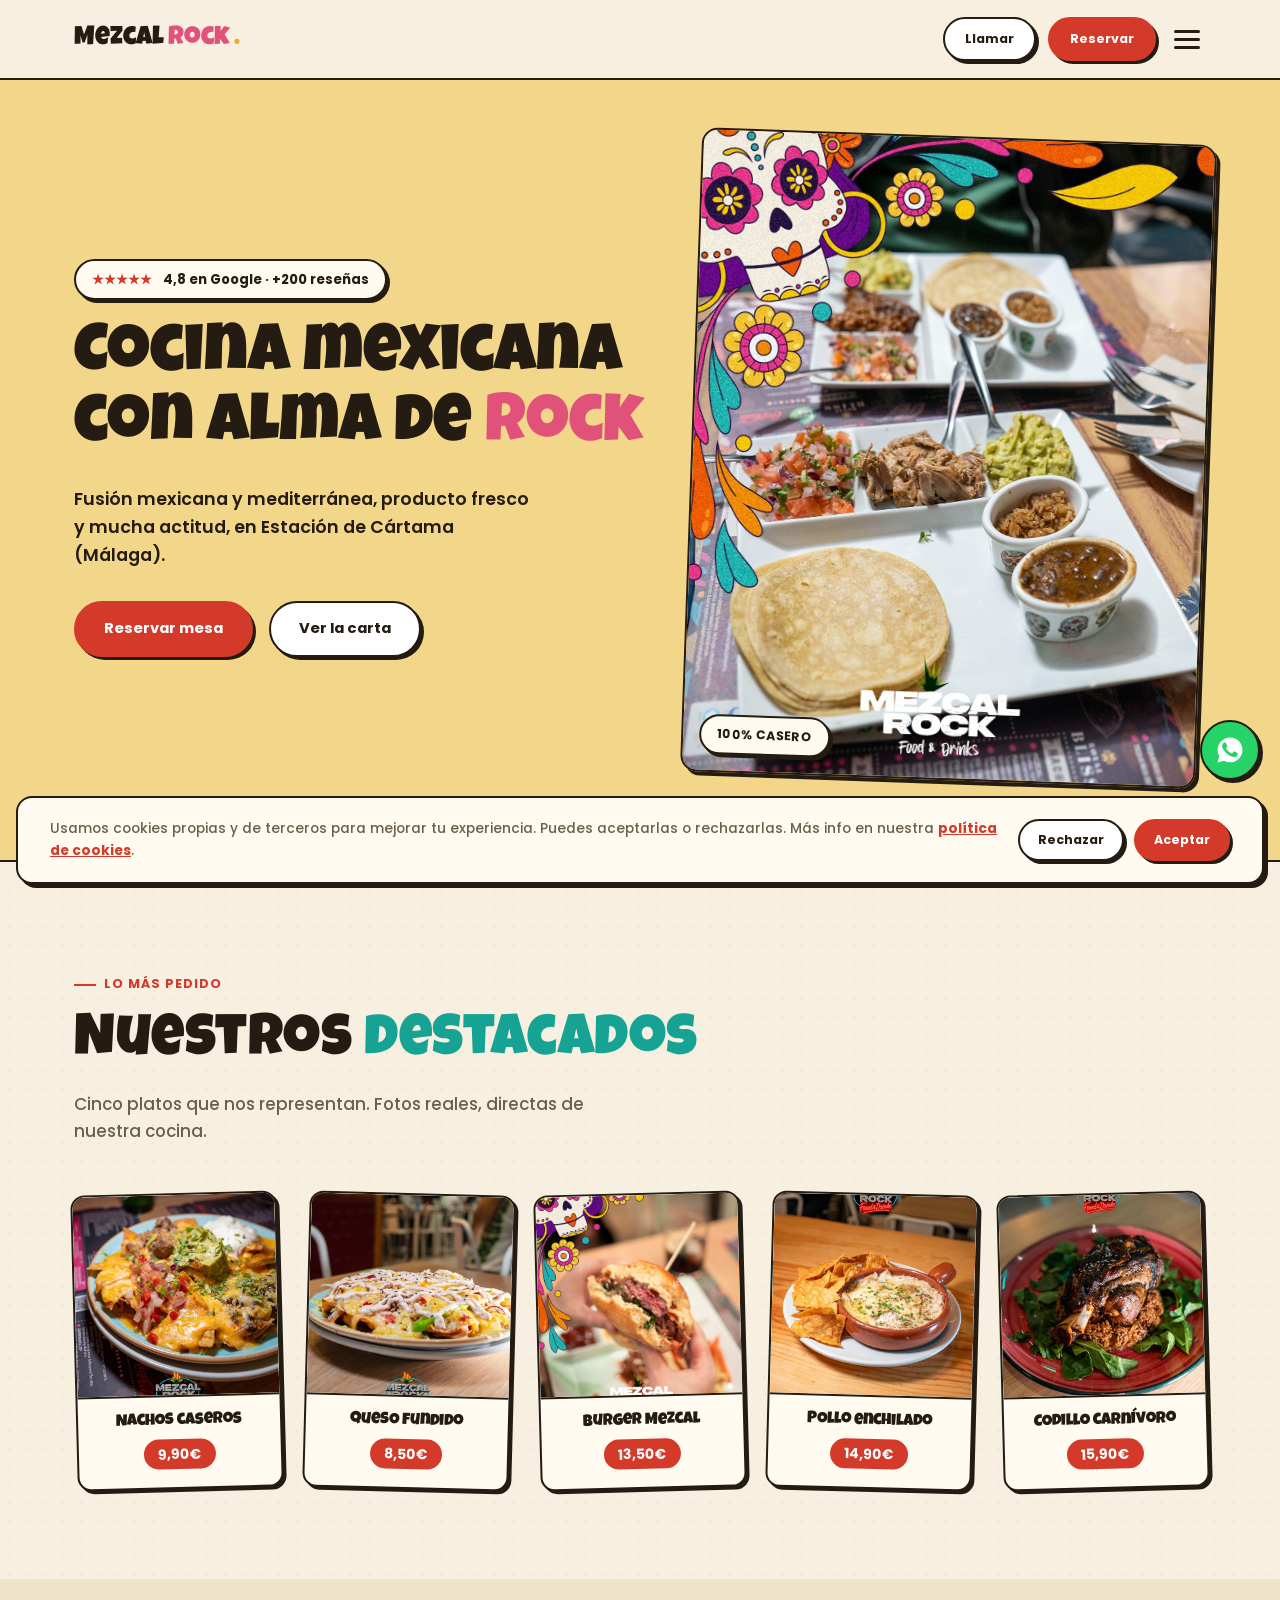
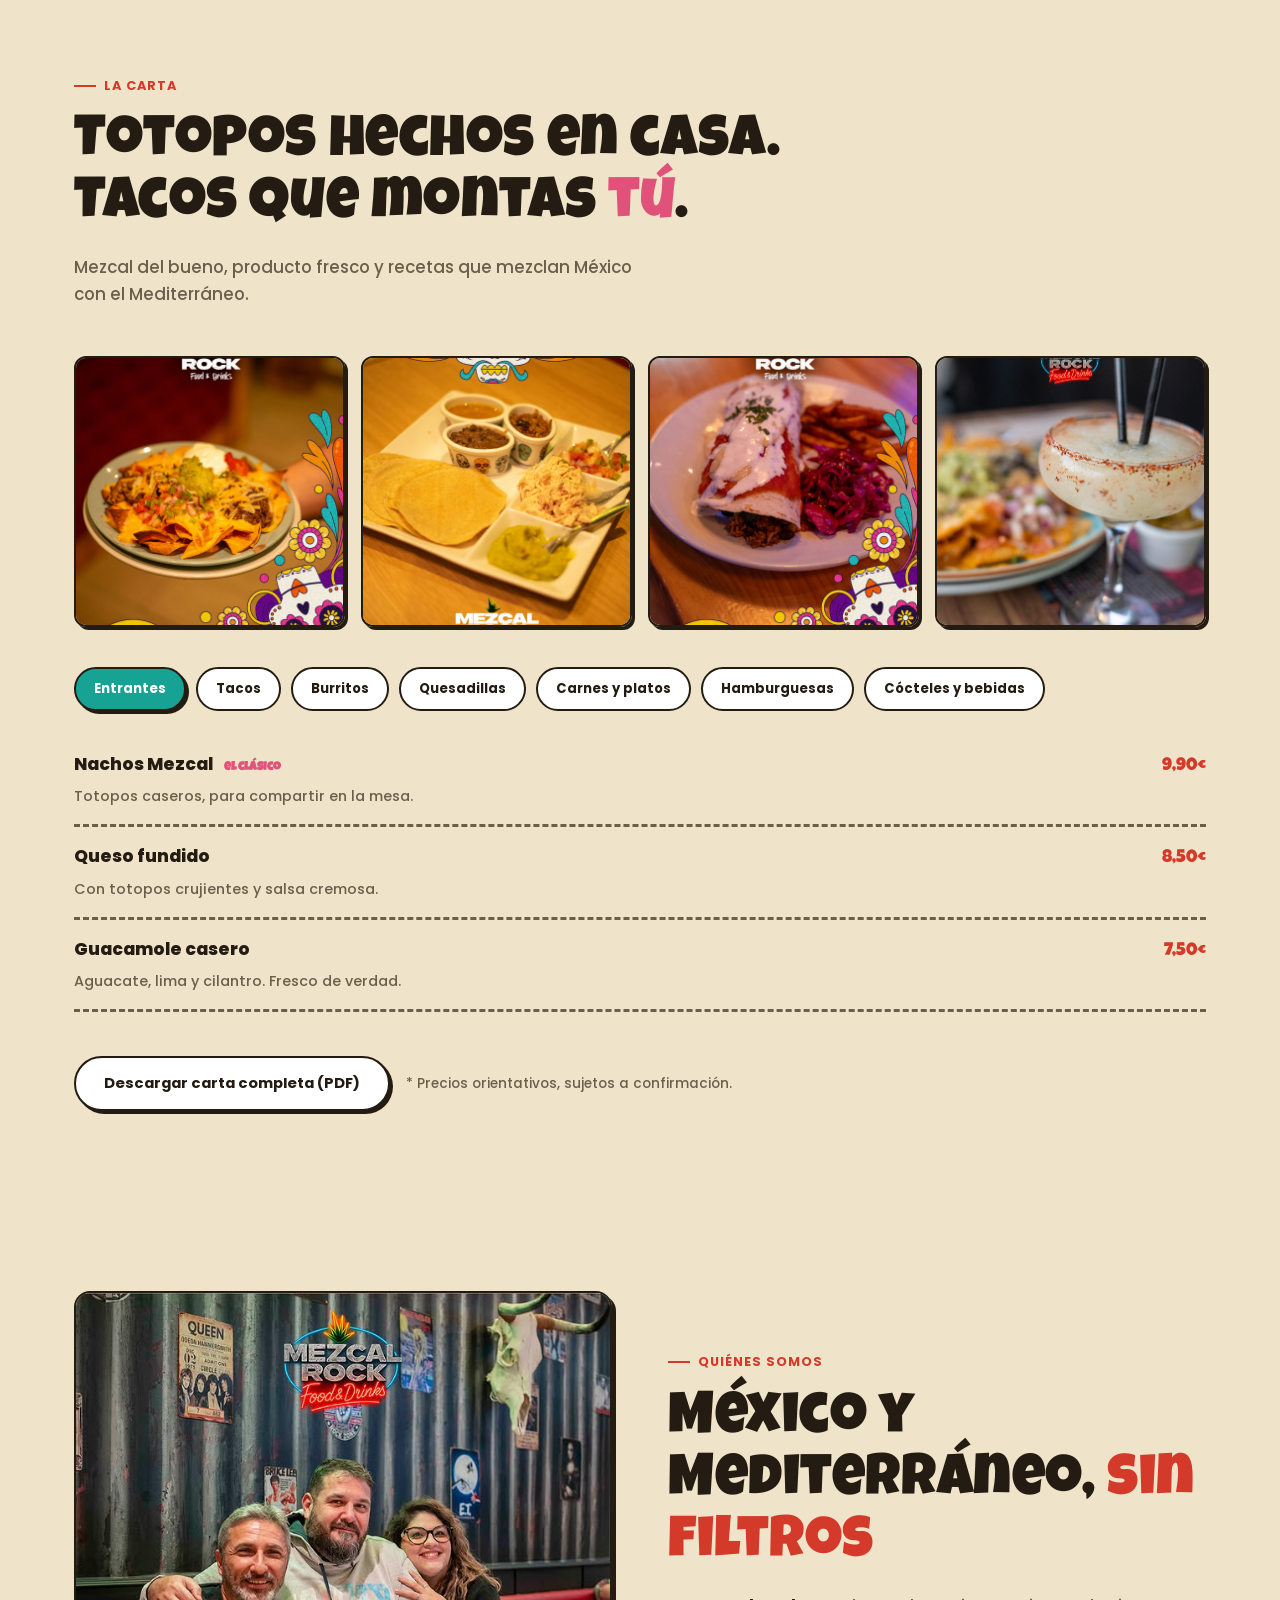
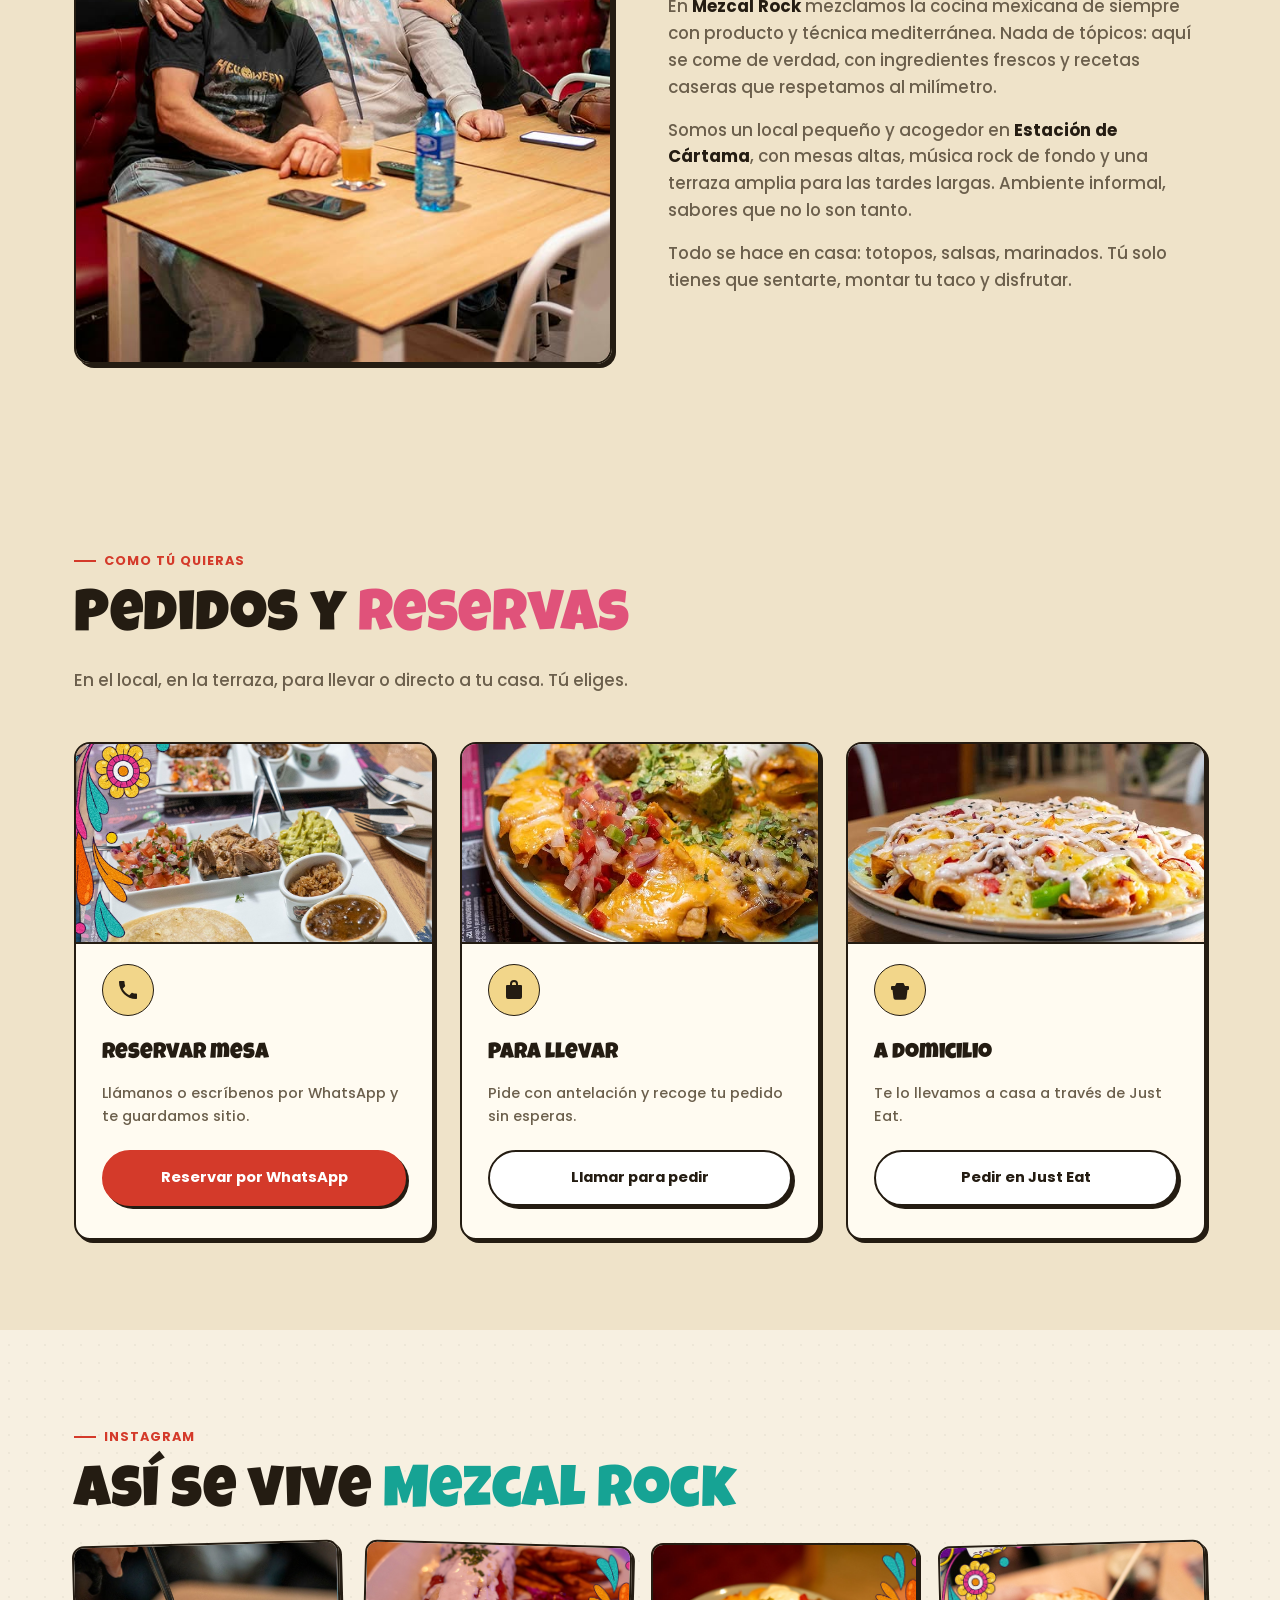
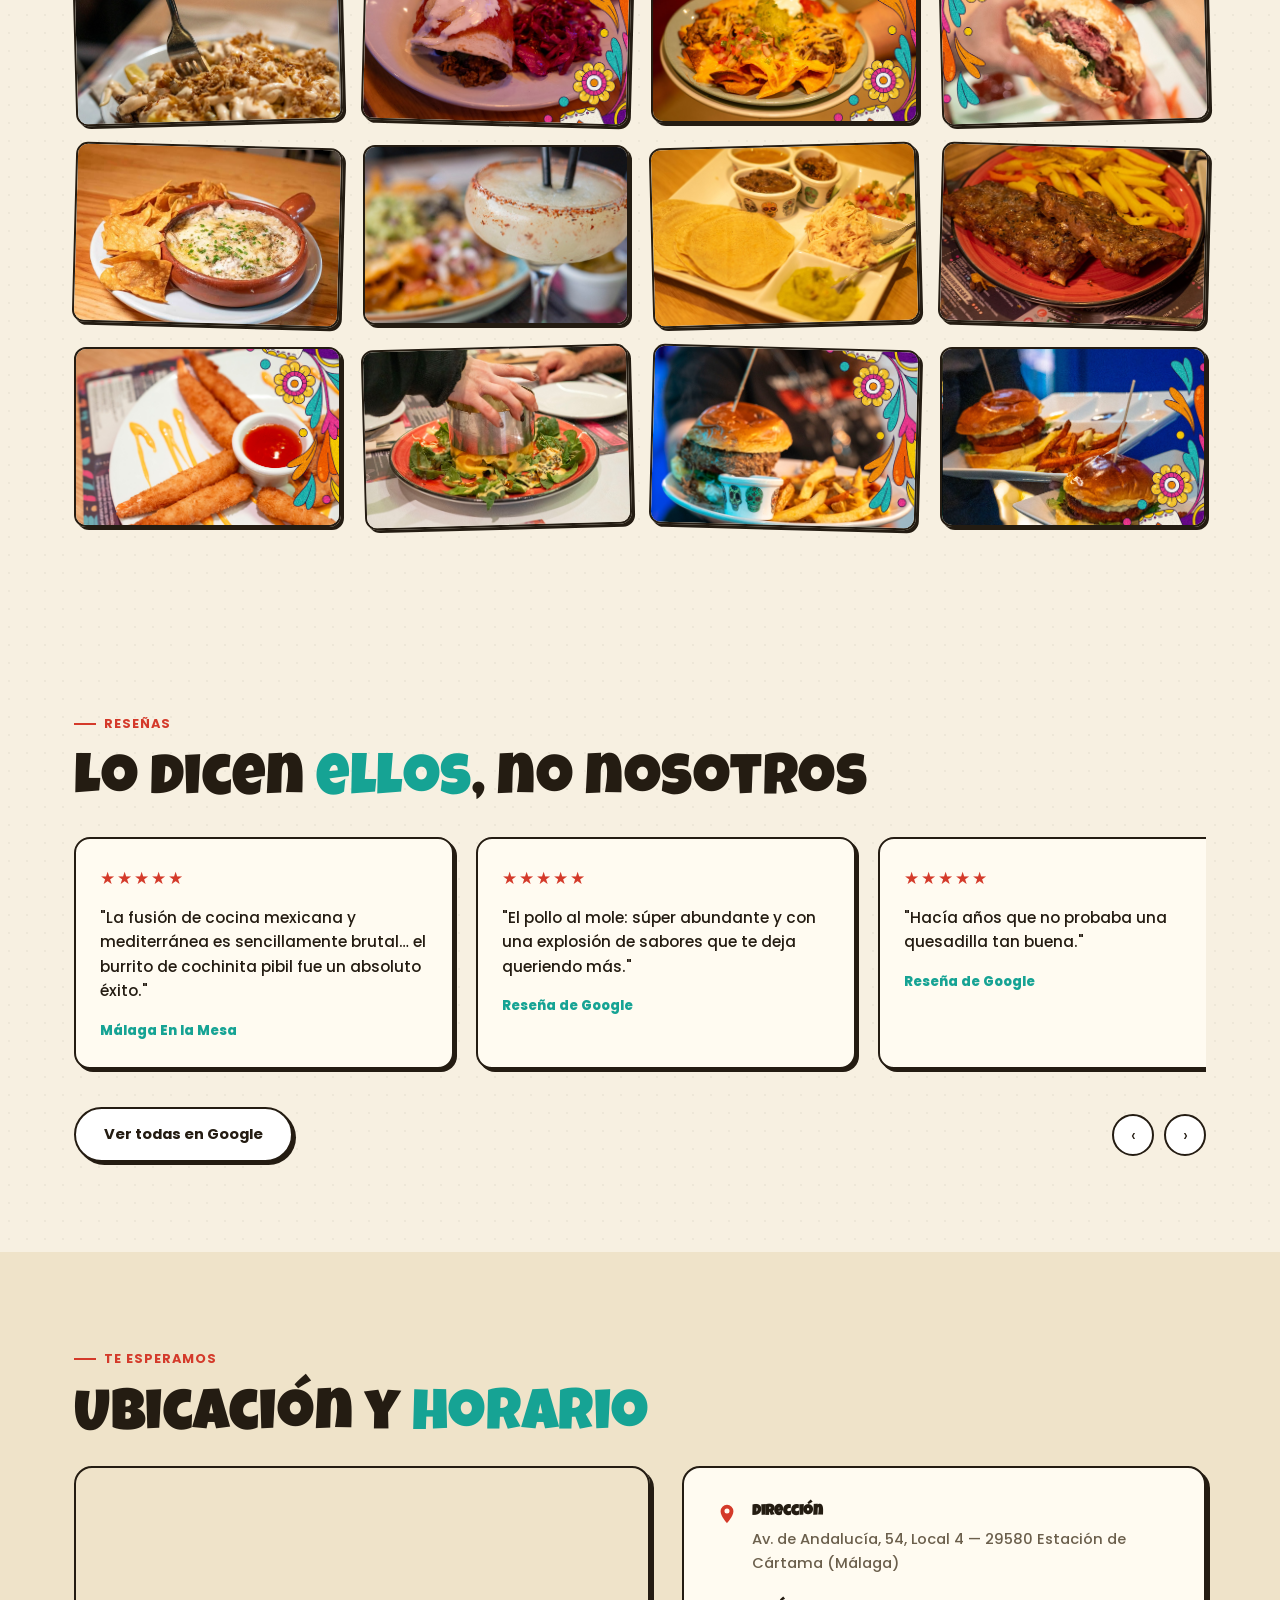
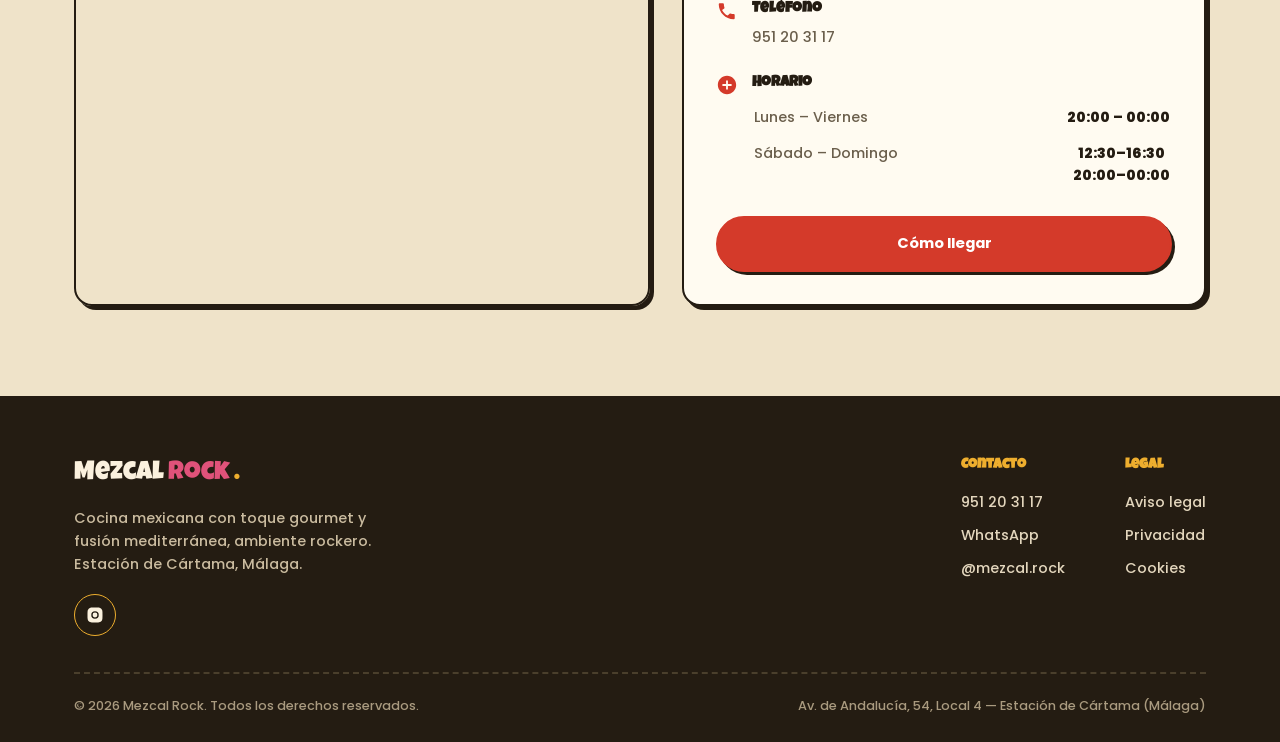
==== index.html @ 107aa61a "Mostrar los horarios emparejados y con 00:00 en vez de 24:00 Los dos turnos de sábado/domingo ahora " ====
<!DOCTYPE html>
<html lang="es">
<head>
<meta charset="UTF-8">
<meta name="viewport" content="width=device-width, initial-scale=1.0, viewport-fit=cover">
<title>Mezcal Rock — Restaurante Mexicano en Cártama (Málaga)</title>
<meta name="description" content="Restaurante mexicano en Cártama / Estación de Cártama (Málaga). Cocina mexicana con toque gourmet y fusión mediterránea, ambiente rockero. Tacos, burritos, mole y cócteles de mezcal. Terraza, para llevar y a domicilio.">
<meta name="robots" content="index, follow">
<link rel="canonical" href="https://www.mezcalrock.com/">

<!-- Open Graph -->
<meta property="og:type" content="restaurant.restaurant">
<meta property="og:title" content="Mezcal Rock — Restaurante Mexicano en Cártama (Málaga)">
<meta property="og:description" content="Cocina mexicana con alma de rock. Tacos, burritos, mole y cócteles de mezcal en Estación de Cártama, Málaga. 4,8★ en Google con +200 reseñas.">
<meta property="og:image" content="https://www.mezcalrock.com/assets/taco-platter-cerdo.jpg">
<meta property="og:url" content="https://www.mezcalrock.com/">
<meta property="og:locale" content="es_ES">
<meta name="twitter:card" content="summary_large_image">

<link rel="stylesheet" href="css/style.css">

<!-- Schema.org: Restaurant -->
<script type="application/ld+json">
{
  "@context": "https://schema.org",
  "@type": "Restaurant",
  "name": "Mezcal Rock",
  "image": "https://www.mezcalrock.com/assets/taco-platter-cerdo.jpg",
  "servesCuisine": ["Mexicana", "Mediterránea", "Fusión"],
  "priceRange": "€€",
  "telephone": "+34951203117",
  "address": {
    "@type": "PostalAddress",
    "streetAddress": "Av. de Andalucía, 54, Local 4",
    "addressLocality": "Estación de Cártama",
    "addressRegion": "Málaga",
    "postalCode": "29580",
    "addressCountry": "ES"
  },
  "openingHoursSpecification": [
    {
      "@type": "OpeningHoursSpecification",
      "dayOfWeek": ["Monday","Tuesday","Wednesday","Thursday","Friday"],
      "opens": "20:00",
      "closes": "24:00"
    },
    {
      "@type": "OpeningHoursSpecification",
      "dayOfWeek": ["Saturday","Sunday"],
      "opens": "12:30",
      "closes": "16:30"
    },
    {
      "@type": "OpeningHoursSpecification",
      "dayOfWeek": ["Saturday","Sunday"],
      "opens": "20:00",
      "closes": "24:00"
    }
  ],
  "aggregateRating": {
    "@type": "AggregateRating",
    "ratingValue": "4.8",
    "reviewCount": "200"
  },
  "sameAs": ["https://www.instagram.com/mezcal.rock"]
}
</script>
</head>
<body>

<!-- Header -->
<header class="site-header" id="siteHeader">
  <div class="container">
    <a href="#hero" class="logo">Mezcal <span class="rock">Rock</span><span class="flame">.</span></a>

    <div class="nav-cta">
      <a href="tel:+34951203117" class="btn btn-white">Llamar</a>
      <a href="https://wa.me/34951203117?text=Hola%2C%20quiero%20reservar%20mesa%20en%20Mezcal%20Rock" class="btn btn-primary" target="_blank" rel="noopener">Reservar</a>
      <button class="burger" id="burgerBtn" aria-label="Abrir menú" aria-expanded="false">
        <span></span><span></span><span></span>
      </button>
    </div>
  </div>

  <div class="mobile-menu" id="mobileMenu">
    <a href="#destacados">Destacados</a>
    <a href="#carta">Carta</a>
    <a href="#sobre-nosotros">Nosotros</a>
    <a href="#galeria">Galería</a>
    <a href="#opiniones">Opiniones</a>
    <a href="#ubicacion">Ubicación</a>
  </div>
</header>

<!-- Hero -->
<section class="hero" id="hero">
  <div class="container">
    <div class="hero-text">
      <div class="hero-badge"><span class="star">★★★★★</span>&nbsp;4,8 en Google · +200 reseñas</div>
      <h1>Cocina mexicana<br>con alma de <span class="accent">rock</span></h1>
      <p class="lead">Fusión mexicana y mediterránea, producto fresco y mucha actitud, en Estación de Cártama (Málaga).</p>
      <div class="hero-actions">
        <a href="https://wa.me/34951203117?text=Hola%2C%20quiero%20reservar%20mesa" class="btn btn-primary" target="_blank" rel="noopener">Reservar mesa</a>
        <a href="#carta" class="btn btn-white">Ver la carta</a>
      </div>
    </div>
    <div class="hero-photo">
      <img src="assets/taco-platter-cerdo.jpg" alt="Tabla de tacos de cerdo Mezcal Rock" loading="eager">
      <div class="hero-stamp">100% casero</div>
    </div>
  </div>
</section>

<div class="zigzag"></div>

<!-- Destacados -->
<section id="destacados">
  <div class="container">
    <span class="kicker">Lo más pedido</span>
    <h2 class="section-title">Nuestros <span class="hl">destacados</span></h2>
    <p class="section-intro">Cinco platos que nos representan. Fotos reales, directas de nuestra cocina.</p>

    <div class="destacados-grid">
      <article class="dcard">
        <div class="dimg"><img src="assets/nachos-caseros.jpg" alt="Nachos caseros Mezcal Rock" loading="lazy"></div>
        <div class="dbody">
          <h3>Nachos caseros</h3>
          <span class="dprice">9,90€</span>
        </div>
      </article>
      <article class="dcard">
        <div class="dimg"><img src="assets/queso-fundido.jpg" alt="Queso fundido con totopos" loading="lazy"></div>
        <div class="dbody">
          <h3>Queso fundido</h3>
          <span class="dprice">8,50€</span>
        </div>
      </article>
      <article class="dcard">
        <div class="dimg"><img src="assets/burger-bite.jpg" alt="Burger Mezcal Rock con patatas" loading="lazy"></div>
        <div class="dbody">
          <h3>Burger Mezcal</h3>
          <span class="dprice">13,50€</span>
        </div>
      </article>
      <article class="dcard">
        <div class="dimg"><img src="assets/pollo-enchilado.jpg" alt="Pollo enchilado Mezcal Rock" loading="lazy"></div>
        <div class="dbody">
          <h3>Pollo enchilado</h3>
          <span class="dprice">14,90€</span>
        </div>
      </article>
      <article class="dcard">
        <div class="dimg"><img src="assets/carnes-codillo.jpg" alt="Codillo de los sábados carnívoros" loading="lazy"></div>
        <div class="dbody">
          <h3>Codillo carnívoro</h3>
          <span class="dprice">15,90€</span>
        </div>
      </article>
    </div>
  </div>
</section>

<!-- Carta completa -->
<section id="carta" style="background:var(--paper-alt);">
  <div class="container">
    <span class="kicker">La carta</span>
    <h2 class="section-title">Totopos hechos en casa.<br>Tacos que montas <span class="hl2">tú</span>.</h2>
    <p class="section-intro">Mezcal del bueno, producto fresco y recetas que mezclan México con el Mediterráneo.</p>

    <div class="carta-photos">
      <div class="cp"><img src="assets/nachos-loaded.jpg" alt="Nachos con guacamole y nata agria" loading="lazy"></div>
      <div class="cp"><img src="assets/taco-montaje.jpg" alt="Tacos para montar tú mismo" loading="lazy"></div>
      <div class="cp"><img src="assets/burrito.jpg" alt="Burrito Mezcal Rock" loading="lazy"></div>
      <div class="cp"><img src="assets/margarita.jpg" alt="Margarita de mezcal" loading="lazy"></div>
    </div>

    <div class="menu-tabs" id="menuTabs">
      <button class="menu-tab active" data-cat="entrantes">Entrantes</button>
      <button class="menu-tab" data-cat="tacos">Tacos</button>
      <button class="menu-tab" data-cat="burritos">Burritos</button>
      <button class="menu-tab" data-cat="quesadillas">Quesadillas</button>
      <button class="menu-tab" data-cat="carnes">Carnes y platos</button>
      <button class="menu-tab" data-cat="hamburguesas">Hamburguesas</button>
      <button class="menu-tab" data-cat="bebidas">Cócteles y bebidas</button>
    </div>

    <div class="menu-list show" data-cat="entrantes">
      <div class="menu-row">
        <div class="menu-row-text"><h4>Nachos Mezcal <span class="featured">el clásico</span></h4></div>
        <div class="menu-row-price">9,90€</div>
        <p class="menu-row-desc">Totopos caseros, para compartir en la mesa.</p>
      </div>
      <div class="menu-row">
        <div class="menu-row-text"><h4>Queso fundido</h4></div>
        <div class="menu-row-price">8,50€</div>
        <p class="menu-row-desc">Con totopos crujientes y salsa cremosa.</p>
      </div>
      <div class="menu-row">
        <div class="menu-row-text"><h4>Guacamole casero</h4></div>
        <div class="menu-row-price">7,50€</div>
        <p class="menu-row-desc">Aguacate, lima y cilantro. Fresco de verdad.</p>
      </div>
    </div>

    <div class="menu-list" data-cat="tacos">
      <div class="menu-row">
        <div class="menu-row-text"><h4>Taco de tinga de pollo</h4></div>
        <div class="menu-row-price">3,50€</div>
        <p class="menu-row-desc">Se sirve para montar tú mismo, al estilo mexicano.</p>
      </div>
      <div class="menu-row">
        <div class="menu-row-text"><h4>Taco de carnitas</h4></div>
        <div class="menu-row-price">3,50€</div>
        <p class="menu-row-desc">Cerdo confitado lento, cilantro y cebolla morada.</p>
      </div>
      <div class="menu-row">
        <div class="menu-row-text"><h4>Taco de birria</h4></div>
        <div class="menu-row-price">3,90€</div>
        <p class="menu-row-desc">Jugoso, potente, con su consomé para mojar.</p>
      </div>
    </div>

    <div class="menu-list" data-cat="burritos">
      <div class="menu-row">
        <div class="menu-row-text"><h4>Burrito cochinita pibil <span class="featured">el más pedido</span></h4></div>
        <div class="menu-row-price">12,90€</div>
        <p class="menu-row-desc">Cerdo marinado en achiote, lento y sabroso.</p>
      </div>
      <div class="menu-row">
        <div class="menu-row-text"><h4>Burrito de pollo</h4></div>
        <div class="menu-row-price">11,50€</div>
        <p class="menu-row-desc">Pollo a la plancha, arroz, frijoles y salsa de la casa.</p>
      </div>
    </div>

    <div class="menu-list" data-cat="quesadillas">
      <div class="menu-row">
        <div class="menu-row-text"><h4>Quesadilla clásica</h4></div>
        <div class="menu-row-price">8,50€</div>
        <p class="menu-row-desc">Queso fundido, tortilla de maíz y salsas caseras.</p>
      </div>
      <div class="menu-row">
        <div class="menu-row-text"><h4>Quesadilla de champiñones</h4></div>
        <div class="menu-row-price">8,90€</div>
        <p class="menu-row-desc">Champiñones salteados, queso y un toque de chile.</p>
      </div>
    </div>

    <div class="menu-list" data-cat="carnes">
      <div class="menu-row">
        <div class="menu-row-text"><h4>Pollo enchilado <span class="featured">recomendado</span></h4></div>
        <div class="menu-row-price">14,90€</div>
        <p class="menu-row-desc">Ración generosa, con explosión de sabores.</p>
      </div>
      <div class="menu-row">
        <div class="menu-row-text"><h4>Codillo carnívoro</h4></div>
        <div class="menu-row-price">15,90€</div>
        <p class="menu-row-desc">Solo los sábados. Jugoso, lento, con su hueso.</p>
      </div>
      <div class="menu-row">
        <div class="menu-row-text"><h4>Filete con queso de cabra</h4></div>
        <div class="menu-row-price">16,90€</div>
        <p class="menu-row-desc">Cebolla caramelizada y queso de cabra fundido.</p>
      </div>
    </div>

    <div class="menu-list" data-cat="hamburguesas">
      <div class="menu-row">
        <div class="menu-row-text"><h4>Burger Mezcal</h4></div>
        <div class="menu-row-price">13,50€</div>
        <p class="menu-row-desc">Hamburguesa gourmet con patatas de batata dulce.</p>
      </div>
    </div>

    <div class="menu-list" data-cat="bebidas">
      <div class="menu-row">
        <div class="menu-row-text"><h4>Margarita de mezcal</h4></div>
        <div class="menu-row-price">8,00€</div>
        <p class="menu-row-desc">Mezcal, lima y triple seco. El clásico con carácter.</p>
      </div>
      <div class="menu-row">
        <div class="menu-row-text"><h4>Paloma</h4></div>
        <div class="menu-row-price">7,50€</div>
        <p class="menu-row-desc">Tequila, pomelo y un toque de sal.</p>
      </div>
      <div class="menu-row">
        <div class="menu-row-text"><h4>Old Fashioned de tequila</h4></div>
        <div class="menu-row-price">8,50€</div>
        <p class="menu-row-desc">Tequila premium, angostura y una vuelta de tuerca al clásico.</p>
      </div>
      <div class="menu-row">
        <div class="menu-row-text"><h4>Cerveza</h4></div>
        <div class="menu-row-price">3,00€</div>
        <p class="menu-row-desc">Nacional o de importación, bien fría.</p>
      </div>
    </div>

    <div class="carta-pdf">
      <a href="assets/carta-mezcal-rock.pdf" class="btn btn-white" download>Descargar carta completa (PDF)</a>
      <span class="note">* Precios orientativos, sujetos a confirmación.</span>
    </div>
  </div>
</section>

<!-- Sobre nosotros -->
<section id="sobre-nosotros">
  <div class="container about">
    <div class="about-img"><img src="assets/equipo.jpg" alt="Ambiente en Mezcal Rock" loading="lazy"></div>
    <div class="about-text">
      <span class="kicker">Quiénes somos</span>
      <h2 class="section-title">México y Mediterráneo, <span class="hl3">sin filtros</span></h2>
      <p>En <strong>Mezcal Rock</strong> mezclamos la cocina mexicana de siempre con producto y técnica mediterránea. Nada de tópicos: aquí se come de verdad, con ingredientes frescos y recetas caseras que respetamos al milímetro.</p>
      <p>Somos un local pequeño y acogedor en <strong>Estación de Cártama</strong>, con mesas altas, música rock de fondo y una terraza amplia para las tardes largas. Ambiente informal, sabores que no lo son tanto.</p>
      <p>Todo se hace en casa: totopos, salsas, marinados. Tú solo tienes que sentarte, montar tu taco y disfrutar.</p>
    </div>
  </div>
</section>

<!-- Pedidos y reservas -->
<section id="pedidos">
  <div class="container">
    <span class="kicker">Como tú quieras</span>
    <h2 class="section-title">Pedidos y <span class="hl2">reservas</span></h2>
    <p class="section-intro">En el local, en la terraza, para llevar o directo a tu casa. Tú eliges.</p>

    <div class="cards-3">
      <div class="order-card">
        <div class="order-photo"><img src="assets/taco-platter-cerdo.jpg" alt="Tabla de tacos de cerdo Mezcal Rock" loading="lazy"></div>
        <div class="icon">
          <svg viewBox="0 0 24 24"><path d="M20 15.5c-1.2 0-2.4-.2-3.5-.6-.3-.1-.7 0-1 .2l-2.2 2.2c-2.8-1.4-5.1-3.8-6.6-6.6l2.2-2.2c.3-.3.4-.7.2-1-.4-1.1-.6-2.3-.6-3.5 0-.6-.4-1-1-1H4c-.6 0-1 .4-1 1 0 9.4 7.6 17 17 17 .6 0 1-.4 1-1v-3.5c0-.6-.4-1-1-1z"/></svg>
        </div>
        <h3>Reservar mesa</h3>
        <p>Llámanos o escríbenos por WhatsApp y te guardamos sitio.</p>
        <a href="https://wa.me/34951203117?text=Hola%2C%20quiero%20reservar%20mesa" class="btn btn-primary btn-block" target="_blank" rel="noopener">Reservar por WhatsApp</a>
      </div>

      <div class="order-card">
        <div class="order-photo"><img src="assets/nachos-caseros.jpg" alt="Nachos caseros Mezcal Rock" loading="lazy"></div>
        <div class="icon">
          <svg viewBox="0 0 24 24"><path d="M19 7h-3V6a4 4 0 0 0-8 0v1H5a1 1 0 0 0-1 1v11a2 2 0 0 0 2 2h12a2 2 0 0 0 2-2V8a1 1 0 0 0-1-1zM10 6a2 2 0 0 1 4 0v1h-4V6z"/></svg>
        </div>
        <h3>Para llevar</h3>
        <p>Pide con antelación y recoge tu pedido sin esperas.</p>
        <a href="tel:+34951203117" class="btn btn-white btn-block">Llamar para pedir</a>
      </div>

      <div class="order-card">
        <div class="order-photo"><img src="assets/queso-fundido.jpg" alt="Queso fundido Mezcal Rock" loading="lazy"></div>
        <div class="icon">
          <svg viewBox="0 0 24 24"><path d="M20 8h-3l-1.5-3h-7L7 8H4a1 1 0 0 0-1 1v2a1 1 0 0 0 1 1h.5l1 8a2 2 0 0 0 2 1.8h9a2 2 0 0 0 2-1.8l1-8h.5a1 1 0 0 0 1-1V9a1 1 0 0 0-1-1z"/></svg>
        </div>
        <h3>A domicilio</h3>
        <p>Te lo llevamos a casa a través de Just Eat.</p>
        <a href="https://www.just-eat.es/" class="btn btn-white btn-block" target="_blank" rel="noopener">Pedir en Just Eat</a>
      </div>
    </div>
  </div>
</section>

<!-- Galería -->
<section id="galeria">
  <div class="container">
    <span class="kicker">Instagram</span>
    <h2 class="section-title">Así se vive <span class="hl">Mezcal Rock</span></h2>

    <div class="gallery-grid">
      <a href="https://www.instagram.com/mezcal.rock" target="_blank" rel="noopener"><img src="assets/papas-carne.jpg" alt="Patatas con carne y cebolla crujiente" loading="lazy"></a>
      <a href="https://www.instagram.com/mezcal.rock" target="_blank" rel="noopener"><img src="assets/burrito.jpg" alt="Burrito Mezcal Rock" loading="lazy"></a>
      <a href="https://www.instagram.com/mezcal.rock" target="_blank" rel="noopener"><img src="assets/nachos-loaded.jpg" alt="Nachos con guacamole" loading="lazy"></a>
      <a href="https://www.instagram.com/mezcal.rock" target="_blank" rel="noopener"><img src="assets/burger-bite.jpg" alt="Burger Mezcal Rock" loading="lazy"></a>
      <a href="https://www.instagram.com/mezcal.rock" target="_blank" rel="noopener"><img src="assets/pollo-enchilado.jpg" alt="Pollo enchilado" loading="lazy"></a>
      <a href="https://www.instagram.com/mezcal.rock" target="_blank" rel="noopener"><img src="assets/margarita.jpg" alt="Margarita de mezcal" loading="lazy"></a>
      <a href="https://www.instagram.com/mezcal.rock" target="_blank" rel="noopener"><img src="assets/taco-montaje.jpg" alt="Tacos para montar" loading="lazy"></a>
      <a href="https://www.instagram.com/mezcal.rock" target="_blank" rel="noopener"><img src="assets/costillas.jpg" alt="Costillas Mezcal Rock" loading="lazy"></a>
      <a href="https://www.instagram.com/mezcal.rock" target="_blank" rel="noopener"><img src="assets/camarones-crujientes.jpg" alt="Camarones crujientes" loading="lazy"></a>
      <a href="https://www.instagram.com/mezcal.rock" target="_blank" rel="noopener"><img src="assets/tartar-aguacate.jpg" alt="Tartar de aguacate" loading="lazy"></a>
      <a href="https://www.instagram.com/mezcal.rock" target="_blank" rel="noopener"><img src="assets/rollitos.jpg" alt="Rollitos crujientes" loading="lazy"></a>
      <a href="https://www.instagram.com/mezcal.rock" target="_blank" rel="noopener"><img src="assets/sliders.jpg" alt="Sliders con patatas de batata" loading="lazy"></a>
    </div>
  </div>
</section>

<!-- Opiniones -->
<section id="opiniones">
  <div class="container">
    <span class="kicker">Reseñas</span>
    <h2 class="section-title">Lo dicen <span class="hl">ellos</span>, no nosotros</h2>

    <div class="reviews-wrap">
      <div class="reviews-track" id="reviewsTrack">
        <div class="review-card">
          <div class="review-stars">★★★★★</div>
          <p class="quote">"La fusión de cocina mexicana y mediterránea es sencillamente brutal… el burrito de cochinita pibil fue un absoluto éxito."</p>
          <div class="review-author">Málaga En la Mesa</div>
        </div>
        <div class="review-card">
          <div class="review-stars">★★★★★</div>
          <p class="quote">"El pollo al mole: súper abundante y con una explosión de sabores que te deja queriendo más."</p>
          <div class="review-author">Reseña de Google</div>
        </div>
        <div class="review-card">
          <div class="review-stars">★★★★★</div>
          <p class="quote">"Hacía años que no probaba una quesadilla tan buena."</p>
          <div class="review-author">Reseña de Google</div>
        </div>
        <div class="review-card">
          <div class="review-stars">★★★★★</div>
          <p class="quote">"Ambiente genial, música rock de fondo y un servicio muy cercano. Repetiremos seguro."</p>
          <div class="review-author">Reseña de Google</div>
        </div>
      </div>

      <div class="reviews-nav">
        <a href="https://www.google.com/search?q=mezcal+rock+opiniones" target="_blank" rel="noopener" class="btn btn-white">Ver todas en Google</a>
        <div class="reviews-arrows">
          <button id="revPrev" aria-label="Anterior">‹</button>
          <button id="revNext" aria-label="Siguiente">›</button>
        </div>
      </div>
    </div>
  </div>
</section>

<!-- Ubicación -->
<section id="ubicacion" style="background:var(--paper-alt);">
  <div class="container">
    <span class="kicker">Te esperamos</span>
    <h2 class="section-title">Ubicación y <span class="hl">horario</span></h2>

    <div class="location-grid">
      <div class="map-embed">
        <iframe
          src="https://www.google.com/maps?q=Av.+de+Andaluc%C3%ADa,+54,+29580+Estaci%C3%B3n+de+C%C3%A1rtama,+M%C3%A1laga&output=embed"
          allowfullscreen="" loading="lazy" referrerpolicy="no-referrer-when-downgrade"
          title="Mapa Mezcal Rock"></iframe>
      </div>

      <div class="location-info">
        <div class="info-row">
          <svg class="icon" viewBox="0 0 24 24"><path d="M12 2a7 7 0 0 0-7 7c0 5.25 7 13 7 13s7-7.75 7-13a7 7 0 0 0-7-7zm0 9.5A2.5 2.5 0 1 1 12 6a2.5 2.5 0 0 1 0 5.5z"/></svg>
          <div>
            <h4>Dirección</h4>
            <p>Av. de Andalucía, 54, Local 4 — 29580 Estación de Cártama (Málaga)</p>
          </div>
        </div>

        <div class="info-row">
          <svg class="icon" viewBox="0 0 24 24"><path d="M6.6 10.8c1.4 2.7 3.5 4.9 6.2 6.2l2-2c.3-.3.7-.4 1-.2 1.1.4 2.3.6 3.6.6.6 0 1 .4 1 1V20c0 .6-.4 1-1 1C10.4 21 3 13.6 3 4.6c0-.6.4-1 1-1h3.6c.6 0 1 .4 1 1 0 1.3.2 2.5.6 3.6.1.4 0 .8-.2 1z"/></svg>
          <div>
            <h4>Teléfono</h4>
            <p><a href="tel:+34951203117">951 20 31 17</a></p>
          </div>
        </div>

        <div class="info-row">
          <svg class="icon" viewBox="0 0 24 24"><path d="M12 2C6.5 2 2 6.5 2 12s4.5 10 10 10 10-4.5 10-10S17.5 2 12 2zm5 11h-4v4h-2v-4H7v-2h4V7h2v4h4v2z"/></svg>
          <div style="width:100%;">
            <h4>Horario</h4>
            <table class="schedule-table">
              <tr><td>Lunes – Viernes</td><td>20:00 – 00:00</td></tr>
              <tr><td>Sábado – Domingo</td><td><div class="time-pair">12:30–16:30<br>20:00–00:00</div></td></tr>
            </table>
          </div>
        </div>

        <a href="https://www.google.com/maps/dir/?api=1&destination=Av.+de+Andaluc%C3%ADa,+54,+29580+Estaci%C3%B3n+de+C%C3%A1rtama,+M%C3%A1laga" target="_blank" rel="noopener" class="btn btn-primary btn-block">Cómo llegar</a>
      </div>
    </div>
  </div>
</section>

<!-- Footer -->
<footer>
  <div class="container">
    <div class="footer-top">
      <div class="footer-brand">
        <a href="#hero" class="logo">Mezcal <span class="rock">Rock</span><span class="flame">.</span></a>
        <p>Cocina mexicana con toque gourmet y fusión mediterránea, ambiente rockero. Estación de Cártama, Málaga.</p>
        <div class="footer-social">
          <a href="https://www.instagram.com/mezcal.rock" target="_blank" rel="noopener" aria-label="Instagram">
            <svg viewBox="0 0 24 24"><path d="M12 2c2.7 0 3.05.01 4.12.06 1.07.05 1.8.22 2.43.47.66.26 1.22.6 1.77 1.15.55.55.9 1.11 1.15 1.77.25.63.42 1.36.47 2.43.05 1.07.06 1.42.06 4.12s-.01 3.05-.06 4.12c-.05 1.07-.22 1.8-.47 2.43a4.9 4.9 0 0 1-1.15 1.77 4.9 4.9 0 0 1-1.77 1.15c-.63.25-1.36.42-2.43.47-1.07.05-1.42.06-4.12.06s-3.05-.01-4.12-.06c-1.07-.05-1.8-.22-2.43-.47a4.9 4.9 0 0 1-1.77-1.15 4.9 4.9 0 0 1-1.15-1.77c-.25-.63-.42-1.36-.47-2.43C2.01 15.05 2 14.7 2 12s.01-3.05.06-4.12c.05-1.07.22-1.8.47-2.43.26-.66.6-1.22 1.15-1.77A4.9 4.9 0 0 1 5.45 2.53c.63-.25 1.36-.42 2.43-.47C8.95 2.01 9.3 2 12 2zm0 5a5 5 0 1 0 0 10 5 5 0 0 0 0-10zm0 8.2a3.2 3.2 0 1 1 0-6.4 3.2 3.2 0 0 1 0 6.4zm5.2-8.4a1.2 1.2 0 1 1 0-2.4 1.2 1.2 0 0 1 0 2.4z"/></svg>
          </a>
        </div>
      </div>

      <div class="footer-cols">
        <div class="footer-col">
          <h5>Contacto</h5>
          <a href="tel:+34951203117">951 20 31 17</a>
          <a href="https://wa.me/34951203117" target="_blank" rel="noopener">WhatsApp</a>
          <a href="https://www.instagram.com/mezcal.rock" target="_blank" rel="noopener">@mezcal.rock</a>
        </div>
        <div class="footer-col">
          <h5>Legal</h5>
          <a href="aviso-legal.html">Aviso legal</a>
          <a href="privacidad.html">Privacidad</a>
          <a href="cookies.html">Cookies</a>
        </div>
      </div>
    </div>

    <div class="footer-bottom">
      <span>© <span id="year"></span> Mezcal Rock. Todos los derechos reservados.</span>
      <span>Av. de Andalucía, 54, Local 4 — Estación de Cártama (Málaga)</span>
    </div>
  </div>
</footer>

<!-- WhatsApp flotante (escritorio) -->
<a href="https://wa.me/34951203117?text=Hola%2C%20quiero%20hacer%20una%20reserva" class="wa-float" target="_blank" rel="noopener" aria-label="Escríbenos por WhatsApp">
  <svg viewBox="0 0 24 24"><path d="M12.04 2c-5.5 0-9.96 4.46-9.96 9.96 0 1.76.46 3.48 1.34 5L2 22l5.2-1.36a9.9 9.9 0 0 0 4.83 1.23h.01c5.5 0 9.96-4.46 9.96-9.96S17.54 2 12.04 2zm5.86 14.2c-.25.7-1.45 1.34-2 1.42-.55.09-1.16.13-3.68-.9-3.09-1.27-5.06-4.42-5.21-4.63-.15-.2-1.25-1.66-1.25-3.17 0-1.5.79-2.24 1.07-2.54.28-.3.6-.38.8-.38h.58c.19 0 .43-.03.66.5.25.6.85 2.07.92 2.22.07.15.12.33.02.53-.1.2-.15.33-.3.5-.15.18-.32.4-.45.53-.15.15-.31.31-.13.61.18.3.8 1.33 1.73 2.15 1.19 1.06 2.19 1.4 2.5 1.55.31.15.49.13.67-.08.18-.2.77-.9.98-1.2.2-.3.4-.25.68-.15.28.1 1.76.83 2.06.98.3.15.5.23.58.35.07.13.07.75-.18 1.44z"/></svg>
</a>

<!-- Barra fija de reserva (solo móvil) -->
<div class="mobile-cta-bar">
  <a href="tel:+34951203117" class="mcb-btn mcb-call">
    <svg viewBox="0 0 24 24"><path d="M6.6 10.8c1.4 2.7 3.5 4.9 6.2 6.2l2-2c.3-.3.7-.4 1-.2 1.1.4 2.3.6 3.6.6.6 0 1 .4 1 1V20c0 .6-.4 1-1 1C10.4 21 3 13.6 3 4.6c0-.6.4-1 1-1h3.6c.6 0 1 .4 1 1 0 1.3.2 2.5.6 3.6.1.4 0 .8-.2 1z"/></svg>
    Llamar
  </a>
  <a href="https://wa.me/34951203117?text=Hola%2C%20quiero%20reservar%20mesa" target="_blank" rel="noopener" class="mcb-btn mcb-wa">
    <svg viewBox="0 0 24 24"><path d="M12.04 2c-5.5 0-9.96 4.46-9.96 9.96 0 1.76.46 3.48 1.34 5L2 22l5.2-1.36a9.9 9.9 0 0 0 4.83 1.23h.01c5.5 0 9.96-4.46 9.96-9.96S17.54 2 12.04 2zm5.86 14.2c-.25.7-1.45 1.34-2 1.42-.55.09-1.16.13-3.68-.9-3.09-1.27-5.06-4.42-5.21-4.63-.15-.2-1.25-1.66-1.25-3.17 0-1.5.79-2.24 1.07-2.54.28-.3.6-.38.8-.38h.58c.19 0 .43-.03.66.5.25.6.85 2.07.92 2.22.07.15.12.33.02.53-.1.2-.15.33-.3.5-.15.18-.32.4-.45.53-.15.15-.31.31-.13.61.18.3.8 1.33 1.73 2.15 1.19 1.06 2.19 1.4 2.5 1.55.31.15.49.13.67-.08.18-.2.77-.9.98-1.2.2-.3.4-.25.68-.15.28.1 1.76.83 2.06.98.3.15.5.23.58.35.07.13.07.75-.18 1.44z"/></svg>
    Reservar por WhatsApp
  </a>
</div>

<!-- Cookie banner -->
<div class="cookie-banner" id="cookieBanner">
  <div class="cookie-inner">
    <p>Usamos cookies propias y de terceros para mejorar tu experiencia. Puedes aceptarlas o rechazarlas. Más info en nuestra <a href="cookies.html">política de cookies</a>.</p>
    <div class="cookie-actions">
      <button class="btn btn-white" id="cookieReject">Rechazar</button>
      <button class="btn btn-primary" id="cookieAccept">Aceptar</button>
    </div>
  </div>
</div>

<script src="js/script.js"></script>
</body>
</html>
---- css/style.css ----
/* Mezcal Rock — Folleto street food mexicano */

@import url('https://fonts.googleapis.com/css2?family=Luckiest+Guy&family=Poppins:wght@400;500;600;700;800&display=swap');

:root{
  --paper:#f7f0e1;
  --paper-alt:#efe3c9;
  --ink:#241c12;
  --ink-soft:#6b5f4c;
  --pink:#e0527a;
  --yellow:#eeae2e;
  --yellow-soft:#f2d68a;
  --teal:#16a394;
  --red:#d43a2a;
  --card:#fffbf1;
  --font-display:'Luckiest Guy', cursive;
  --font-body:'Poppins', sans-serif;
  --header-h:80px;
  --border:2px solid var(--ink);
  --shadow:4px 4px 0 var(--ink);
  --shadow-sm:3px 3px 0 var(--ink);
  --mobile-bar-h:68px;
}

*,*::before,*::after{box-sizing:border-box;margin:0;padding:0;}
html{scroll-behavior:smooth; scroll-padding-top:var(--header-h);}

body{
  background:var(--paper);
  color:var(--ink);
  font-family:var(--font-body);
  line-height:1.6;
  -webkit-font-smoothing:antialiased;
  background-image:radial-gradient(rgba(36,28,18,.045) 1.2px, transparent 1.2px);
  background-size:18px 18px;
}

img{max-width:100%;display:block;}
a{color:inherit;text-decoration:none;}
ul{list-style:none;}
button{font-family:inherit;}

.container{
  width:100%;
  max-width:1180px;
  margin:0 auto;
  padding:0 24px;
}

section{padding:90px 0;}

/* Borde dentado tipo recorte */
.zigzag{
  height:16px;
  width:100%;
  background:var(--paper);
  clip-path:polygon(0% 0%,100% 0%,100% 100%,97.5% 0%,95% 100%,92.5% 0%,90% 100%,87.5% 0%,85% 100%,82.5% 0%,80% 100%,77.5% 0%,75% 100%,72.5% 0%,70% 100%,67.5% 0%,65% 100%,62.5% 0%,60% 100%,57.5% 0%,55% 100%,52.5% 0%,50% 100%,47.5% 0%,45% 100%,42.5% 0%,40% 100%,37.5% 0%,35% 100%,32.5% 0%,30% 100%,27.5% 0%,25% 100%,22.5% 0%,20% 100%,17.5% 0%,15% 100%,12.5% 0%,10% 100%,7.5% 0%,5% 100%,2.5% 0%,0% 100%);
}

.kicker{
  display:inline-flex;
  align-items:center;
  gap:8px;
  font-family:var(--font-body);
  font-weight:700;
  font-size:.8rem;
  letter-spacing:.08em;
  text-transform:uppercase;
  color:var(--red);
  margin-bottom:16px;
}
.kicker::before{
  content:"";
  width:22px;height:2px;
  background:var(--red);
  display:inline-block;
}

.section-title{
  font-family:var(--font-display);
  font-weight:400;
  font-size:clamp(2.2rem,5vw,3.6rem);
  letter-spacing:.01em;
  line-height:1.08;
  margin-bottom:18px;
  color:var(--ink);
}
.section-title .hl{color:var(--teal);}
.section-title .hl2{color:var(--pink);}
.section-title .hl3{color:var(--red);}

.section-intro{
  color:var(--ink-soft);
  max-width:560px;
  font-size:1.05rem;
  font-weight:500;
  margin-bottom:48px;
}

.btn{
  display:inline-flex;
  align-items:center;
  justify-content:center;
  gap:8px;
  padding:14px 28px;
  border-radius:999px;
  font-weight:700;
  font-size:.92rem;
  font-family:var(--font-body);
  border:var(--border);
  cursor:pointer;
  transition:transform .15s ease, box-shadow .15s ease, background .15s ease;
  white-space:nowrap;
  box-shadow:var(--shadow-sm);
  color:var(--ink);
}
.btn:hover{transform:translateY(-2px);box-shadow:var(--shadow);}
.btn:active{transform:translateY(0);box-shadow:var(--shadow-sm);}

.btn-primary{background:var(--red);color:#fff;border-color:var(--red);}
.btn-teal{background:var(--teal);color:#fff;border-color:var(--teal);}
.btn-yellow{background:var(--yellow);color:var(--ink);}
.btn-white{background:#fff;color:var(--ink);}
.btn-block{width:100%;}

/* ---------- Cookie banner ---------- */
.cookie-banner{
  position:fixed;
  left:16px;right:16px;bottom:16px;
  z-index:200;
  background:var(--card);
  border:var(--border);
  border-radius:16px;
  padding:20px 24px;
  display:none;
  box-shadow:var(--shadow);
}
.cookie-banner.show{display:block;}
.cookie-inner{
  max-width:1180px;
  margin:0 auto;
  display:flex;
  flex-wrap:wrap;
  align-items:center;
  gap:16px;
  justify-content:space-between;
}
.cookie-inner p{font-size:.86rem;color:var(--ink-soft);flex:1 1 320px;font-weight:500;}
.cookie-inner a{color:var(--red);text-decoration:underline;font-weight:700;}
.cookie-actions{display:flex;gap:10px;flex-wrap:wrap;}
.cookie-actions .btn{padding:10px 18px;font-size:.78rem;box-shadow:var(--shadow-sm);}

/* ---------- Header ---------- */
.site-header{
  position:fixed;
  top:0;left:0;right:0;
  height:var(--header-h);
  z-index:150;
  background:var(--paper);
  border-bottom:var(--border);
}
.site-header .container{
  height:100%;
  display:flex;
  align-items:center;
  justify-content:space-between;
}
.logo{
  font-family:var(--font-display);
  font-size:1.6rem;
  display:flex;
  align-items:center;
  gap:4px;
}
.logo .rock{color:var(--pink);}
.logo .flame{color:var(--yellow);}

.nav-links{
  display:flex;
  align-items:center;
  gap:8px;
}
.nav-links a{
  font-weight:600;
  font-size:.85rem;
  color:var(--ink);
  padding:8px 14px;
  border-radius:999px;
  transition:background .2s;
}
.nav-links a:hover{background:var(--paper-alt);}

.nav-cta{display:flex;align-items:center;gap:12px;}
.nav-cta .btn{padding:10px 20px;font-size:.78rem;}

.burger{
  display:flex;
  flex-direction:column;
  gap:5px;
  background:none;border:none;cursor:pointer;padding:6px;
}
.burger span{width:26px;height:3px;background:var(--ink);border-radius:2px;transition:transform .25s, opacity .25s;}

.mobile-menu{
  position:fixed;
  top:var(--header-h);left:0;right:0;bottom:0;
  background:var(--paper);
  transform:translateX(100%);
  transition:transform .3s ease;
  z-index:140;
  padding:30px 24px;
  overflow-y:auto;
}
.mobile-menu.open{transform:translateX(0);}
.mobile-menu a{
  display:block;
  font-family:var(--font-display);
  font-size:1.7rem;
  padding:16px 0;
  border-bottom:3px dashed var(--ink-soft);
}
.mobile-menu .btn{margin-top:24px;}

.burger.open span:nth-child(1){transform:translateY(8px) rotate(45deg);}
.burger.open span:nth-child(2){opacity:0;}
.burger.open span:nth-child(3){transform:translateY(-8px) rotate(-45deg);}

/* ---------- Hero ---------- */
.hero{
  position:relative;
  padding:calc(var(--header-h) + 56px) 0 80px;
  background:var(--yellow-soft);
  overflow:hidden;
  border-bottom:var(--border);
}
.hero .container{
  display:grid;
  grid-template-columns:1.05fr .95fr;
  gap:48px;
  align-items:center;
  position:relative;
  z-index:1;
}
.hero-photo{
  position:relative;
  border:var(--border);
  border-radius:16px;
  overflow:hidden;
  box-shadow:var(--shadow);
  aspect-ratio:4/5;
  transform:rotate(2deg);
}
.hero-photo img{width:100%;height:100%;object-fit:cover;}
.hero-stamp{
  position:absolute;
  bottom:16px; left:16px;
  background:var(--card);
  border:var(--border);
  border-radius:999px;
  display:flex;
  align-items:center;
  gap:6px;
  font-family:var(--font-body);
  font-weight:700;
  font-size:.78rem;
  letter-spacing:.03em;
  text-transform:uppercase;
  color:var(--ink);
  box-shadow:var(--shadow-sm);
  padding:8px 16px;
}

.hero-badge{
  display:inline-flex;
  align-items:center;
  gap:8px;
  background:var(--card);
  border:var(--border);
  padding:8px 16px;
  border-radius:999px;
  font-weight:700;
  font-size:.82rem;
  margin-bottom:22px;
  box-shadow:var(--shadow-sm);
}
.hero-badge .star{color:var(--red);}

.hero h1{
  font-family:var(--font-display);
  font-weight:400;
  font-size:clamp(2.4rem,6vw,4.2rem);
  line-height:1.05;
  color:var(--ink);
  margin-bottom:22px;
}
.hero h1 .accent{color:var(--pink);}

.hero p.lead{
  font-size:1.1rem;
  font-weight:600;
  color:var(--ink);
  max-width:460px;
  margin-bottom:32px;
}

.hero-actions{display:flex;flex-wrap:wrap;gap:16px;}

/* ---------- WhatsApp float ---------- */
.wa-float{
  position:fixed;
  right:20px;
  bottom:20px;
  width:60px;height:60px;
  border-radius:50%;
  background:#25D366;
  border:var(--border);
  display:flex;
  align-items:center;
  justify-content:center;
  z-index:170;
  box-shadow:var(--shadow-sm);
  transition:transform .2s;
}
.wa-float:hover{transform:scale(1.06);}
.wa-float svg{width:30px;height:30px;fill:#fff;}

/* ---------- Barra fija móvil ---------- */
.mobile-cta-bar{display:none;}
.mcb-btn{
  flex:1;
  display:flex;
  align-items:center;
  justify-content:center;
  gap:8px;
  font-family:var(--font-body);
  font-weight:700;
  font-size:.92rem;
}
.mcb-btn svg{width:18px;height:18px;fill:currentColor;flex:0 0 18px;}
.mcb-call{background:var(--card);color:var(--ink);}
.mcb-wa{background:var(--red);color:#fff;}

/* ---------- Destacados ---------- */
.destacados-grid{
  display:grid;
  grid-template-columns:repeat(5,1fr);
  gap:26px;
}
.dcard{
  background:var(--card);
  border:var(--border);
  border-radius:14px;
  overflow:hidden;
  box-shadow:var(--shadow-sm);
  transition:transform .2s, box-shadow .2s;
}
.dcard:nth-child(odd){transform:rotate(-1.5deg);}
.dcard:nth-child(even){transform:rotate(1.5deg);}
.dcard:hover{transform:rotate(0deg) translateY(-4px);box-shadow:var(--shadow);}
.dcard .dimg{aspect-ratio:1/1;overflow:hidden;border-bottom:var(--border);}
.dcard .dimg img{width:100%;height:100%;object-fit:cover;}
.dcard .dbody{padding:16px 14px 18px;text-align:center;}
.dcard h3{font-family:var(--font-display);font-size:1.02rem;font-weight:400;margin-bottom:8px;line-height:1.1;}
.dcard .dprice{
  display:inline-block;
  font-family:var(--font-body);
  font-weight:700;
  font-size:.88rem;
  color:#fff;
  background:var(--red);
  padding:4px 14px;
  border-radius:999px;
}

/* ---------- Carta completa (lista tipo menú de puesto) ---------- */
.carta-photos{
  display:grid;
  grid-template-columns:repeat(4,1fr);
  gap:16px;
  margin-bottom:40px;
}
.carta-photos .cp{
  aspect-ratio:1/1;
  border:var(--border);
  border-radius:12px;
  overflow:hidden;
  box-shadow:var(--shadow-sm);
}
.carta-photos .cp img{width:100%;height:100%;object-fit:cover;}

.menu-tabs{
  display:flex;
  flex-wrap:wrap;
  gap:10px;
  margin-bottom:40px;
}
.menu-tab{
  padding:10px 18px;
  border-radius:999px;
  border:2px solid var(--ink);
  background:#fff;
  color:var(--ink);
  font-weight:700;
  font-size:.82rem;
  cursor:pointer;
  transition:all .15s;
}
.menu-tab:hover{transform:translateY(-2px);}
.menu-tab.active{
  background:var(--teal);
  color:#fff;
  box-shadow:var(--shadow-sm);
}

.menu-list{display:none;}
.menu-list.show{display:block;}
.menu-row{
  display:flex;
  flex-wrap:wrap;
  justify-content:space-between;
  align-items:baseline;
  gap:4px 18px;
  padding:16px 0;
  border-bottom:3px dashed var(--ink-soft);
}
.menu-row:first-child{padding-top:0;}
.menu-row-text h4{
  font-family:var(--font-body);
  font-weight:800;
  font-size:1.08rem;
}
.menu-row-text .featured{
  font-family:var(--font-display);
  color:var(--pink);
  font-size:.78rem;
  margin-left:8px;
}
.menu-row-desc{color:var(--ink-soft);font-size:.9rem;flex-basis:100%;font-weight:500;}
.menu-row-price{
  font-family:var(--font-display);
  color:var(--red);
  white-space:nowrap;
  font-size:1.1rem;
}

.carta-pdf{
  margin-top:44px;
  display:flex;
  align-items:center;
  gap:16px;
  flex-wrap:wrap;
}
.carta-pdf .note{color:var(--ink-soft);font-size:.85rem;font-weight:500;}

/* ---------- Sobre nosotros ---------- */
#sobre-nosotros{background:var(--paper-alt);}
.about{
  display:grid;
  grid-template-columns:1fr 1fr;
  gap:56px;
  align-items:center;
}
.about-img{
  border:var(--border);
  border-radius:16px;
  overflow:hidden;
  box-shadow:var(--shadow);
  aspect-ratio:4/5;
}
.about-img img{width:100%;height:100%;object-fit:cover;}
.about-text p{color:var(--ink-soft);margin-bottom:16px;font-size:1.05rem;font-weight:500;}
.about-text p strong{color:var(--ink);}

/* ---------- Pedidos y reservas ---------- */
.cards-3{
  display:grid;
  grid-template-columns:repeat(3,1fr);
  gap:26px;
}
.order-card{
  background:var(--card);
  border:var(--border);
  border-radius:16px;
  padding:32px 26px;
  text-align:left;
  box-shadow:var(--shadow-sm);
  overflow:hidden;
}
.order-photo{
  margin:-32px -26px 20px;
  width:calc(100% + 52px);
  aspect-ratio:16/9;
  border-bottom:var(--border);
}
.order-photo img{width:100%;height:100%;object-fit:cover;}
.order-card .icon{
  width:52px;height:52px;
  border:1.5px solid var(--ink);
  border-radius:50%;
  display:flex;align-items:center;justify-content:center;
  margin-bottom:20px;
  background:var(--yellow-soft);
}
.order-card .icon svg{width:24px;height:24px;fill:var(--ink);}
.order-card h3{font-family:var(--font-display);font-size:1.4rem;font-weight:400;margin-bottom:10px;}
.order-card p{color:var(--ink-soft);font-size:.9rem;margin-bottom:22px;min-height:44px;font-weight:500;}

/* ---------- Galería ---------- */
.gallery-grid{
  display:grid;
  grid-template-columns:repeat(4,1fr);
  grid-auto-rows:180px;
  gap:22px;
}
.gallery-grid a{
  border:var(--border);
  border-radius:12px;
  overflow:hidden;
  box-shadow:var(--shadow-sm);
  display:block;
  transition:transform .2s;
}
.gallery-grid a:nth-child(3n+1){transform:rotate(-1.5deg);}
.gallery-grid a:nth-child(3n+2){transform:rotate(1.5deg);}
.gallery-grid a:hover{transform:rotate(0) translateY(-4px);}
.gallery-grid img{
  width:100%;height:100%;
  object-fit:cover;
}

/* ---------- Opiniones ---------- */
#pedidos{background:var(--paper-alt);}
.reviews-wrap{position:relative;}
.reviews-track{
  display:flex;
  gap:22px;
  overflow-x:auto;
  scroll-snap-type:x mandatory;
  padding:6px 6px 14px;
  scrollbar-width:none;
}
.reviews-track::-webkit-scrollbar{display:none;}
.review-card{
  scroll-snap-align:start;
  flex:0 0 clamp(260px,80vw,380px);
  background:var(--card);
  border:var(--border);
  border-radius:16px;
  padding:26px 24px;
  box-shadow:var(--shadow-sm);
  position:relative;
}
.review-stars{color:var(--red);font-size:1.05rem;margin-bottom:14px;letter-spacing:2px;}
.review-card p.quote{font-size:.96rem;color:var(--ink);margin-bottom:16px;font-weight:500;}
.review-author{font-size:.82rem;color:var(--teal);font-weight:800;}
.reviews-nav{display:flex;gap:12px;margin-top:24px;align-items:center;justify-content:space-between;flex-wrap:wrap;}
.reviews-arrows{display:flex;gap:10px;}
.reviews-arrows button{
  width:42px;height:42px;border-radius:50%;
  border:2px solid var(--ink);background:#fff;color:var(--ink);
  cursor:pointer;font-size:1.1rem;
  transition:transform .15s;
}
.reviews-arrows button:hover{transform:translateY(-2px);background:var(--yellow);}

/* ---------- Ubicación ---------- */
.location-grid{
  display:grid;
  grid-template-columns:1.1fr 1fr;
  gap:32px;
  align-items:stretch;
}
.map-embed{
  width:100%;height:100%;
  min-height:360px;
  border:var(--border);
  border-radius:18px;
  overflow:hidden;
  box-shadow:var(--shadow);
}
.map-embed iframe{width:100%;height:100%;min-height:360px;border:0;}
.location-info{
  background:var(--card);
  border:var(--border);
  border-radius:18px;
  padding:32px;
  display:flex;
  flex-direction:column;
  gap:22px;
  box-shadow:var(--shadow);
}
.info-row{display:flex;gap:14px;align-items:flex-start;}
.info-row .icon{width:22px;height:22px;flex:0 0 22px;fill:var(--red);margin-top:3px;}
.info-row h4{font-family:var(--font-display);font-size:.95rem;margin-bottom:4px;}
.info-row p{color:var(--ink-soft);font-size:.92rem;font-weight:500;}
.schedule-table{width:100%;font-size:.9rem;color:var(--ink-soft);font-weight:500;}
.schedule-table td{padding:6px 0;vertical-align:top;line-height:1.5;}
.schedule-table td:last-child{text-align:right;color:var(--ink);font-weight:800;}
.time-pair{display:inline-block;text-align:center;line-height:1.5;}

/* ---------- Footer ---------- */
footer{
  background:var(--ink);
  color:#fbf1de;
  padding:56px 0 26px;
  border-top:var(--border);
}
footer .logo{color:#fbf1de;}
.footer-top{
  display:flex;
  justify-content:space-between;
  flex-wrap:wrap;
  gap:32px;
  margin-bottom:36px;
}
.footer-brand p{color:#cabb9f;font-size:.9rem;max-width:320px;margin-top:12px;font-weight:500;}
.footer-social{display:flex;gap:12px;margin-top:18px;}
.footer-social a{
  width:42px;height:42px;border-radius:50%;
  border:1.5px solid var(--yellow);
  display:flex;align-items:center;justify-content:center;
  transition:background .2s;
}
.footer-social a:hover{background:var(--yellow);}
.footer-social svg{width:18px;height:18px;fill:#fbf1de;}
.footer-social a:hover svg{fill:var(--ink);}
.footer-cols{display:flex;gap:60px;flex-wrap:wrap;}
.footer-col h5{font-family:var(--font-display);font-size:.9rem;color:var(--yellow);margin-bottom:14px;}
.footer-col a{display:block;font-size:.9rem;color:#e3d6bd;margin-bottom:10px;transition:color .2s;font-weight:500;}
.footer-col a:hover{color:var(--pink);}
.footer-bottom{
  border-top:2px dashed #4a3f2c;
  padding-top:22px;
  display:flex;
  justify-content:space-between;
  flex-wrap:wrap;
  gap:10px;
  font-size:.8rem;
  color:#a99a7f;
  font-weight:500;
}

/* ---------- Legal pages ---------- */
.legal-page{padding:150px 0 100px;}
.legal-page h1{font-family:var(--font-display);font-weight:400;font-size:2.4rem;margin-bottom:24px;color:var(--ink);}
.legal-page h2{font-family:var(--font-display);font-size:1.15rem;margin:28px 0 10px;color:var(--teal);}
.legal-page p, .legal-page li{color:var(--ink-soft);margin-bottom:12px;font-size:.96rem;font-weight:500;}
.legal-page ul{padding-left:20px;list-style:disc;}
.legal-page a{color:var(--red);text-decoration:underline;font-weight:700;}
.back-home{display:inline-block;margin-bottom:30px;color:var(--red);font-weight:800;font-size:.9rem;}

/* ---------- Responsive ---------- */
@media (max-width:960px){
  .hero .container{grid-template-columns:1fr;}
  .hero-photo{order:-1;max-width:380px;margin:0 auto 20px;}
  .about{grid-template-columns:1fr;}
  .cards-3{grid-template-columns:1fr;}
  .location-grid{grid-template-columns:1fr;}
  .destacados-grid{grid-template-columns:repeat(3,1fr);}
  .gallery-grid{grid-template-columns:repeat(2,1fr);grid-auto-rows:170px;}
}

@media (max-width:780px){
  .nav-cta .btn-white{display:none;}
  .nav-cta{gap:10px;}

  body{padding-bottom:var(--mobile-bar-h);}
  .wa-float{display:none;}
  .mobile-cta-bar{
    display:flex;
    position:fixed;
    left:0;right:0;bottom:0;
    z-index:180;
    border-top:var(--border);
    padding-bottom:env(safe-area-inset-bottom,0);
  }
  .cookie-banner{bottom:calc(var(--mobile-bar-h) + 12px);}

  section{padding:52px 0;}
  .hero{padding:calc(var(--header-h) + 24px) 0 36px;}
  .hero-photo{max-width:300px;margin:0 auto 4px;transform:rotate(1.5deg);}
  .hero-badge{font-size:.72rem;padding:7px 14px;}
  .hero p.lead{font-size:1rem;}

  /* Destacados: carrusel deslizable tipo stories */
  .destacados-grid{
    display:flex;
    overflow-x:auto;
    scroll-snap-type:x mandatory;
    gap:14px;
    margin:0 -24px;
    padding:6px 24px 10px;
    scrollbar-width:none;
  }
  .destacados-grid::-webkit-scrollbar{display:none;}
  .dcard{flex:0 0 56%;scroll-snap-align:start;}
  .dcard:nth-child(odd),.dcard:nth-child(even){transform:none;}

  /* Carta: fotos en 2 columnas, pestañas en fila deslizable */
  .carta-photos{grid-template-columns:repeat(2,1fr);}
  .menu-tabs{
    flex-wrap:nowrap;
    overflow-x:auto;
    scrollbar-width:none;
    margin:0 -24px 32px;
    padding:0 24px;
  }
  .menu-tabs::-webkit-scrollbar{display:none;}
  .menu-tab{flex:0 0 auto;}

  .footer-top{flex-direction:column;}
  .menu-row{flex-direction:column;gap:6px;}
}

@media (max-width:520px){
  .gallery-grid{grid-template-columns:repeat(2,1fr);grid-auto-rows:150px;}
  .hero-actions .btn{flex:1 1 auto;}
  .dcard{flex:0 0 70%;}
  .section-intro{margin-bottom:36px;}
}
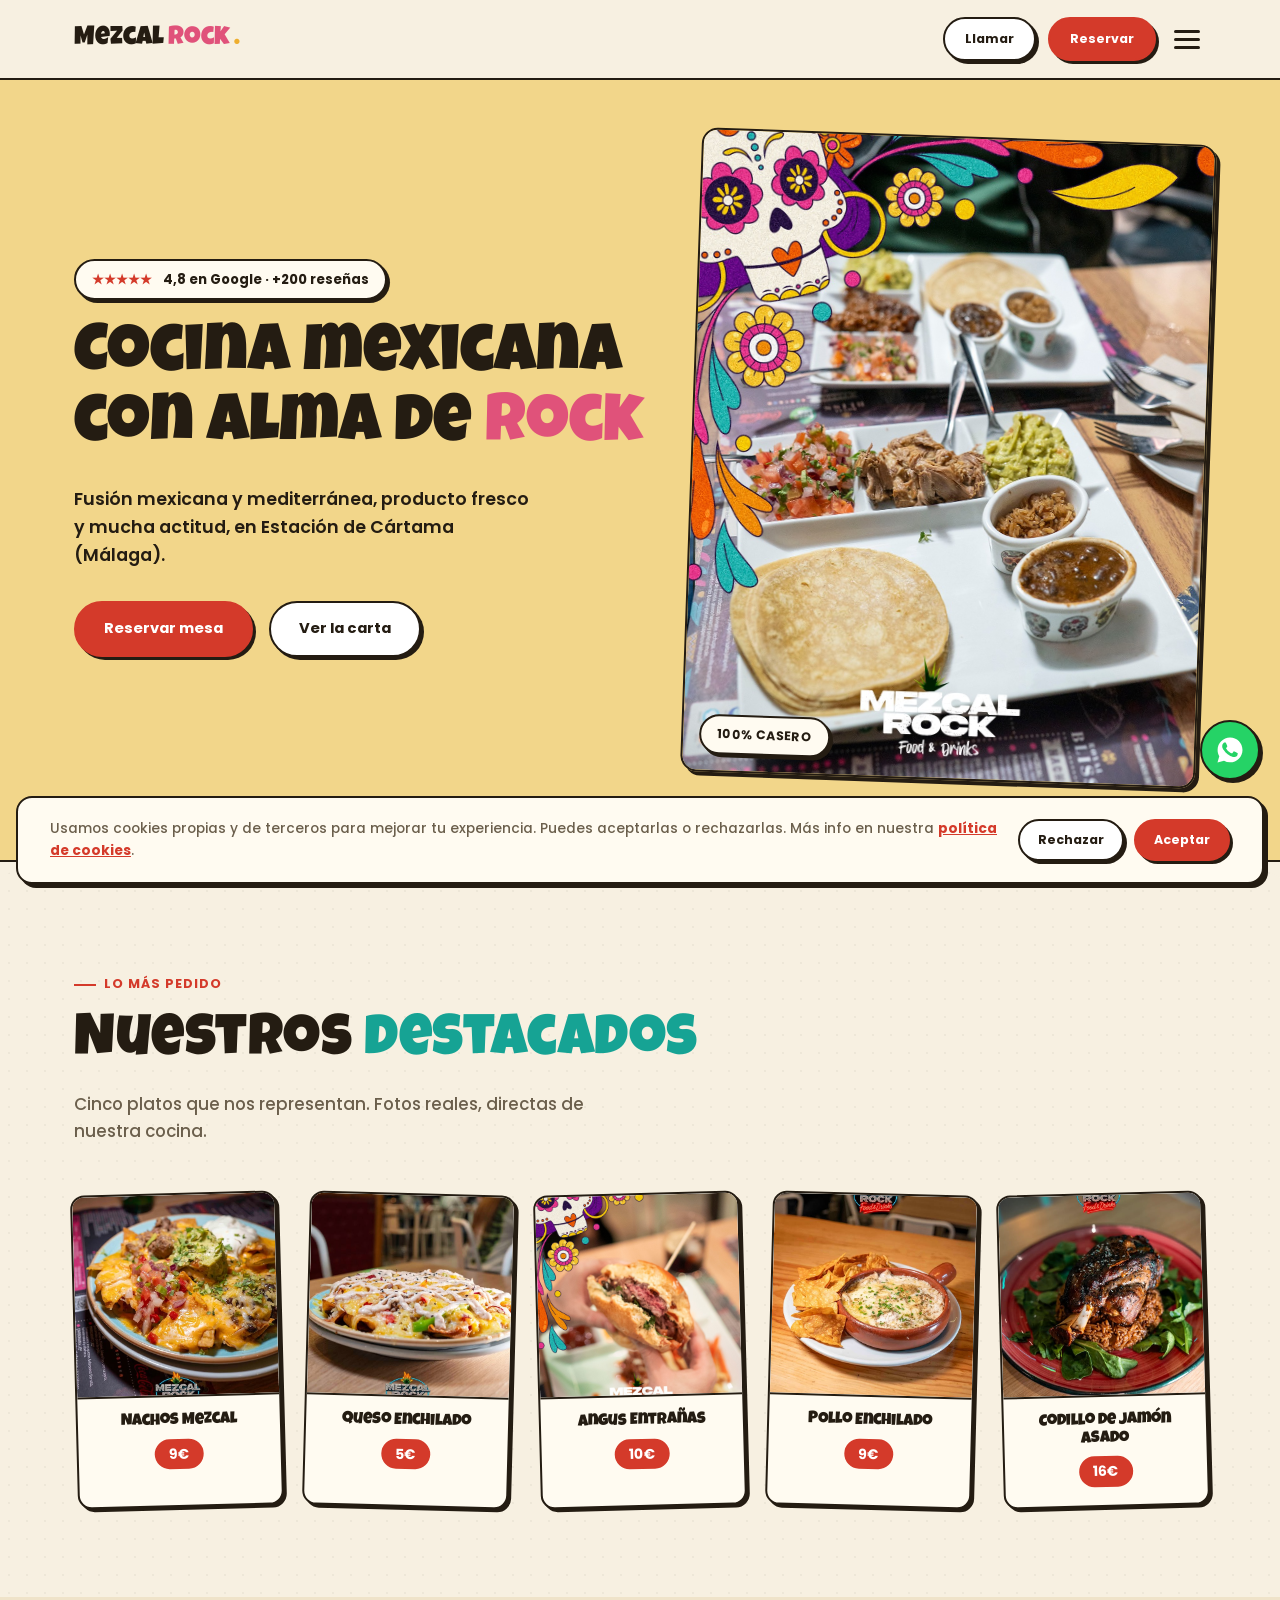
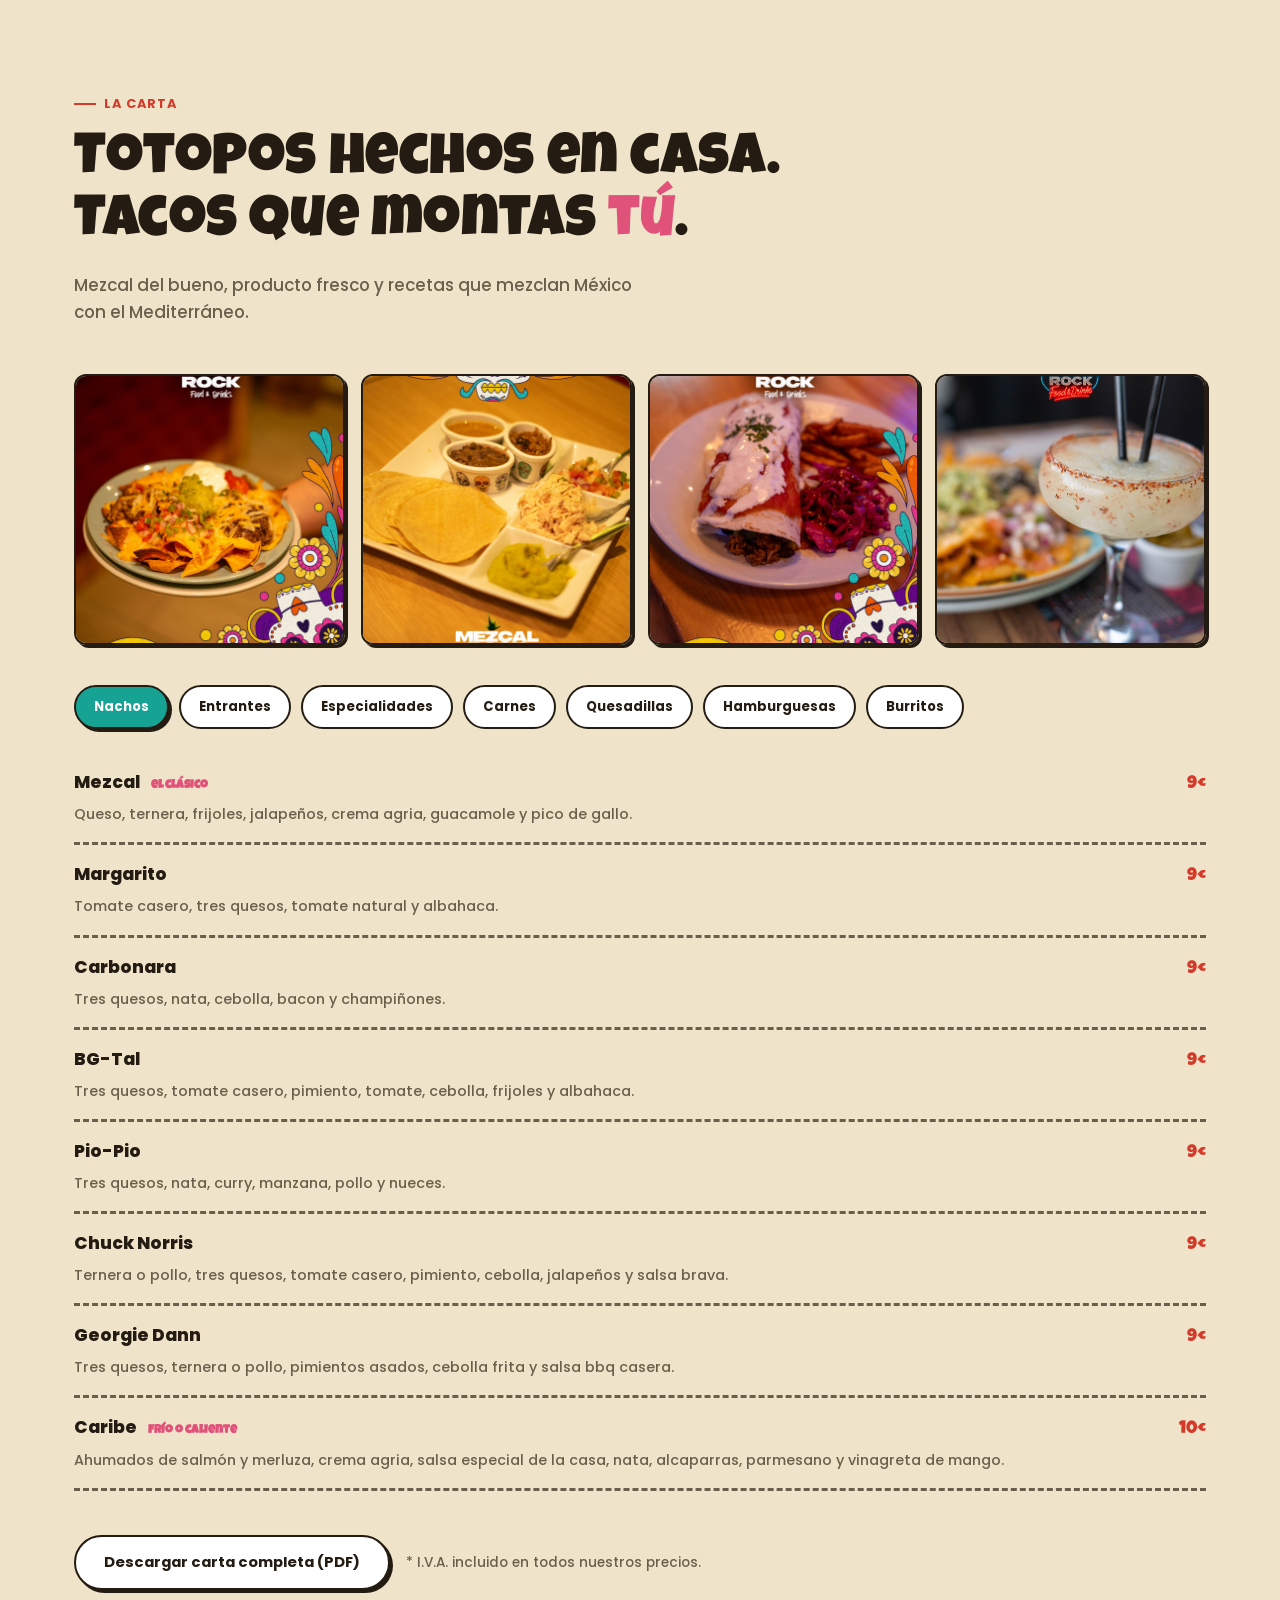
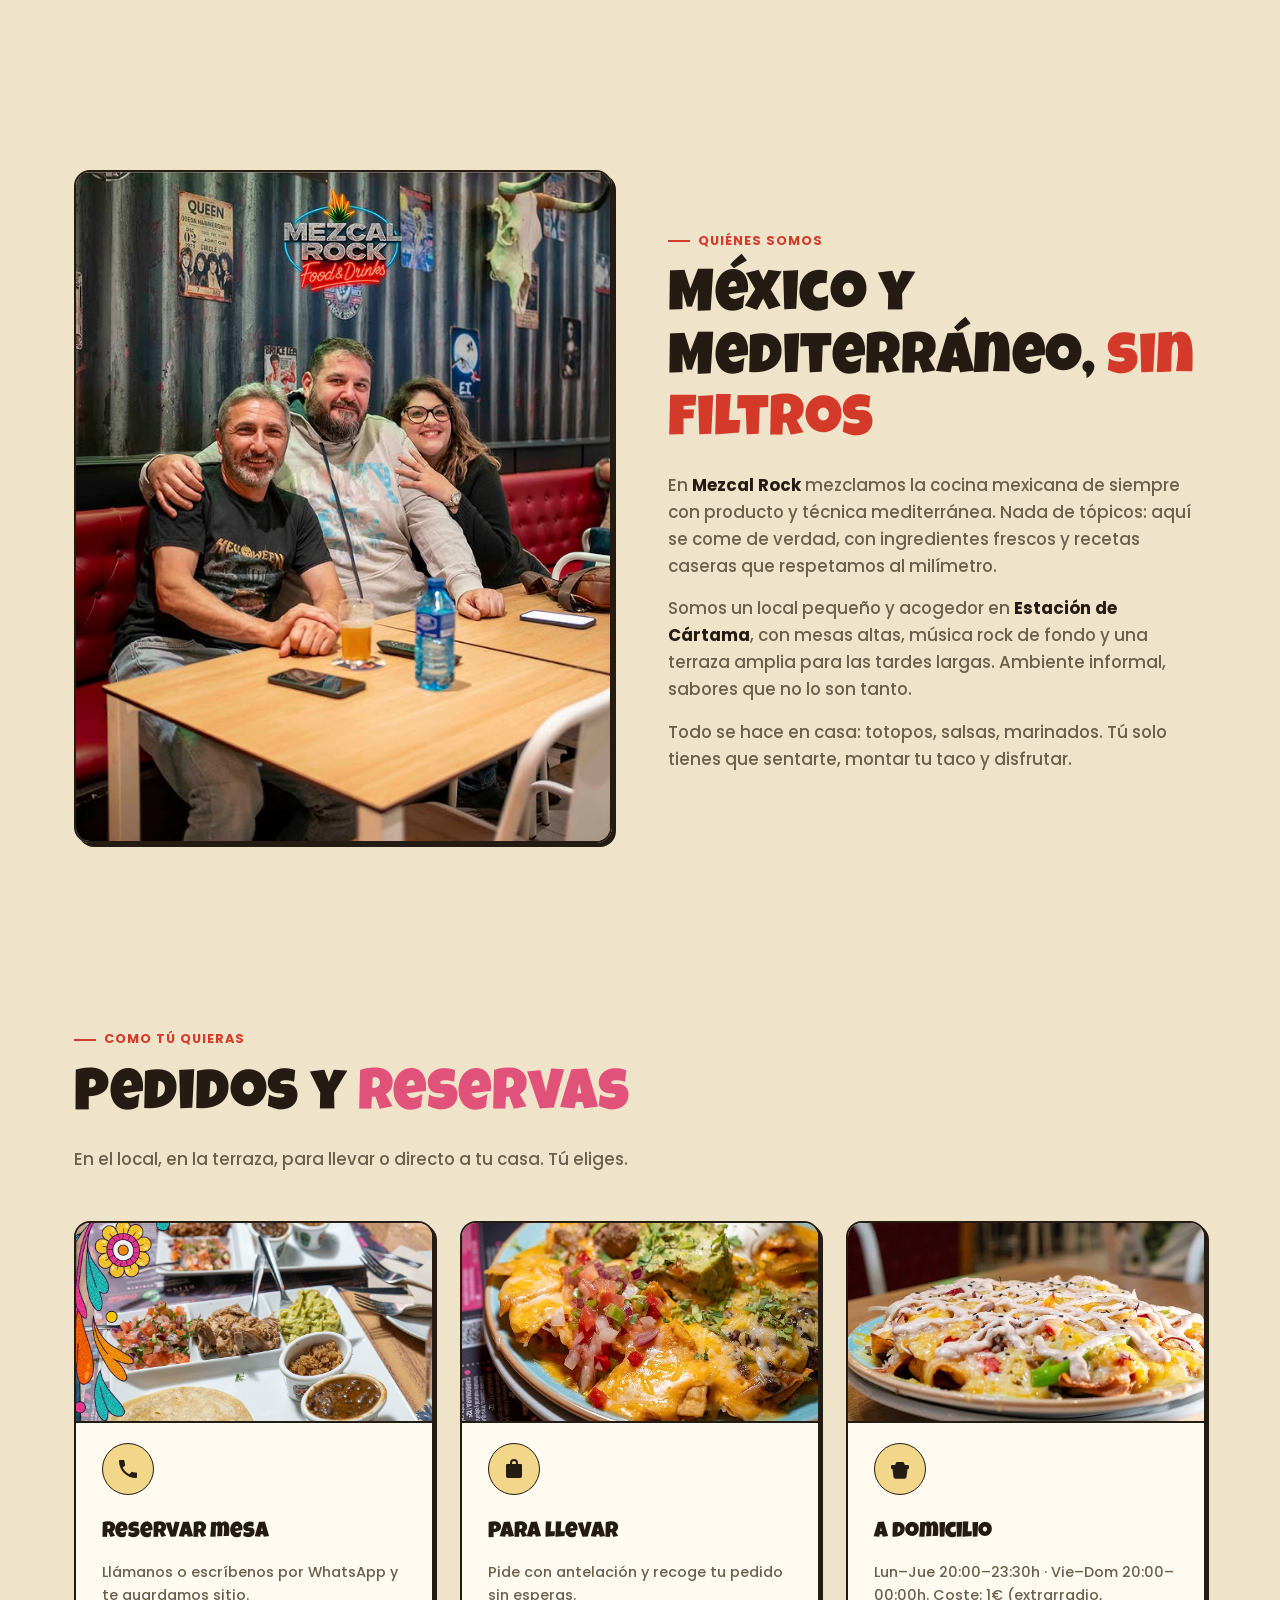
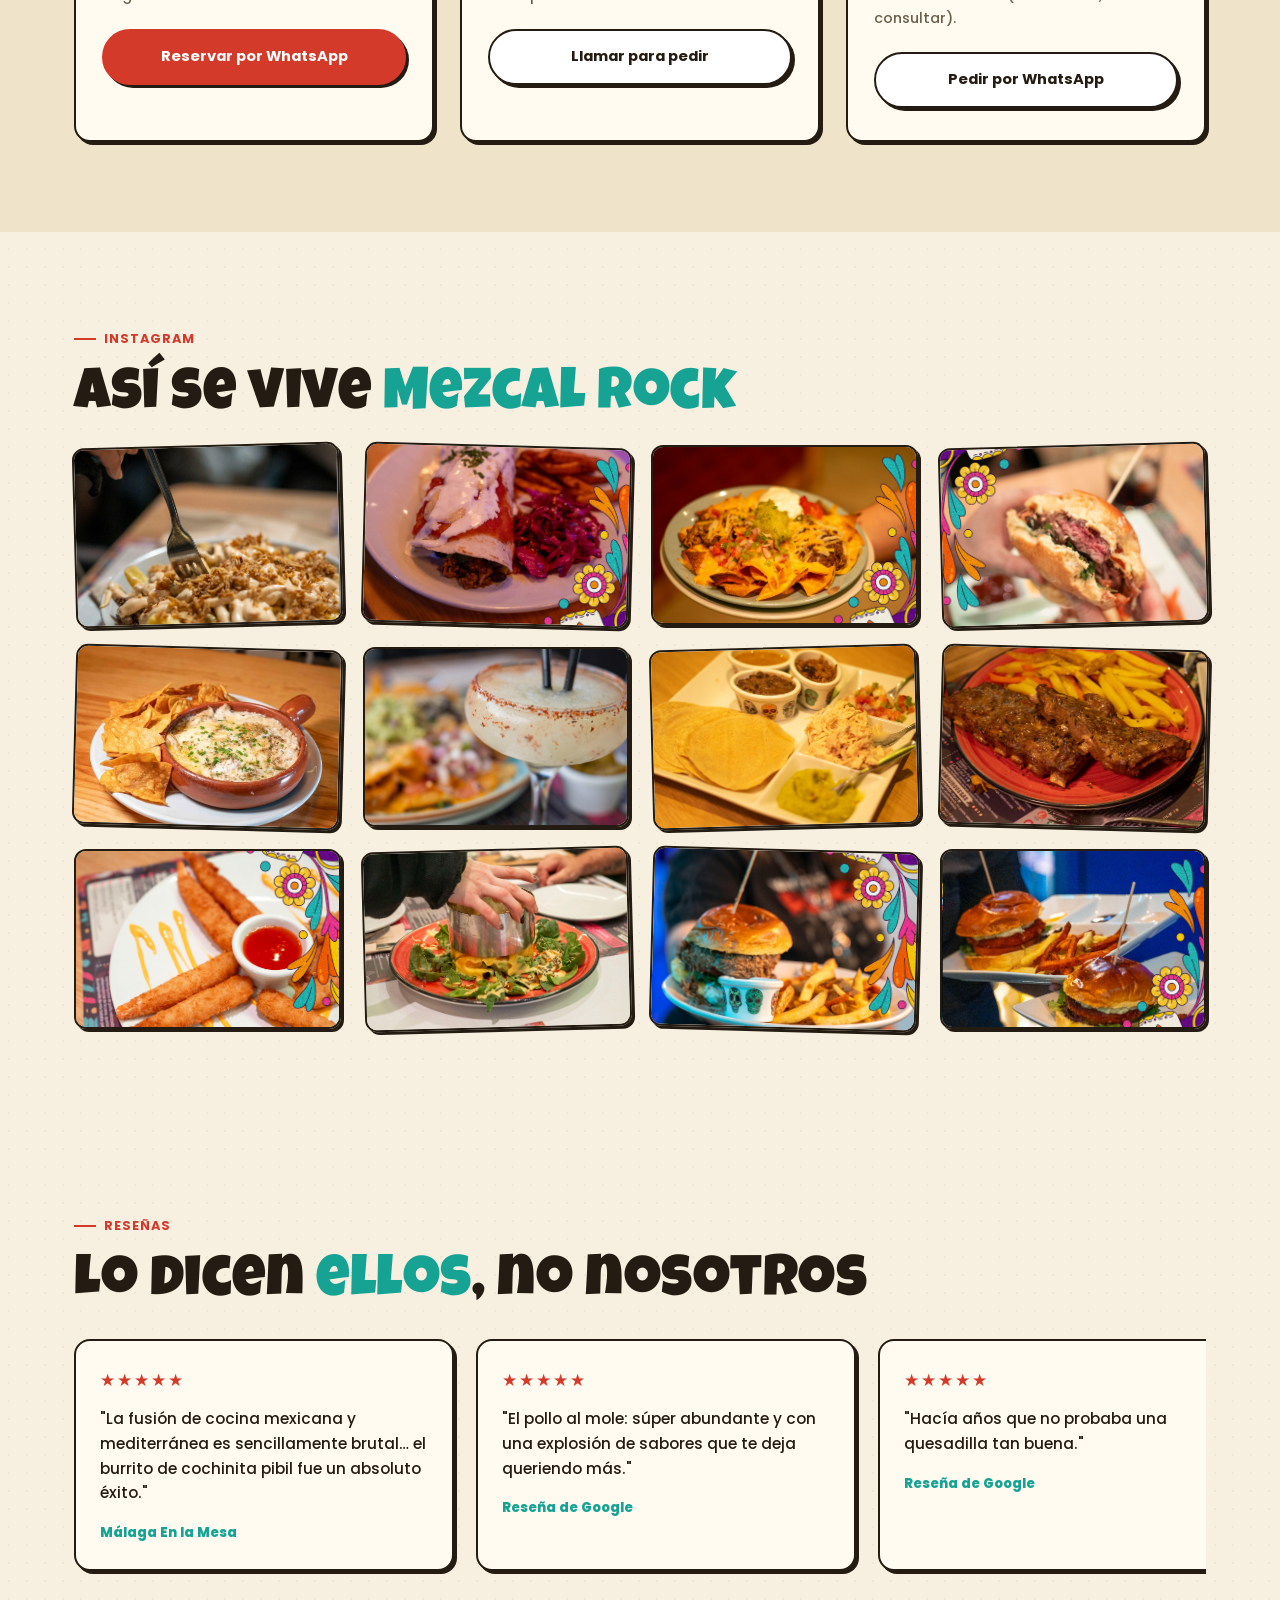
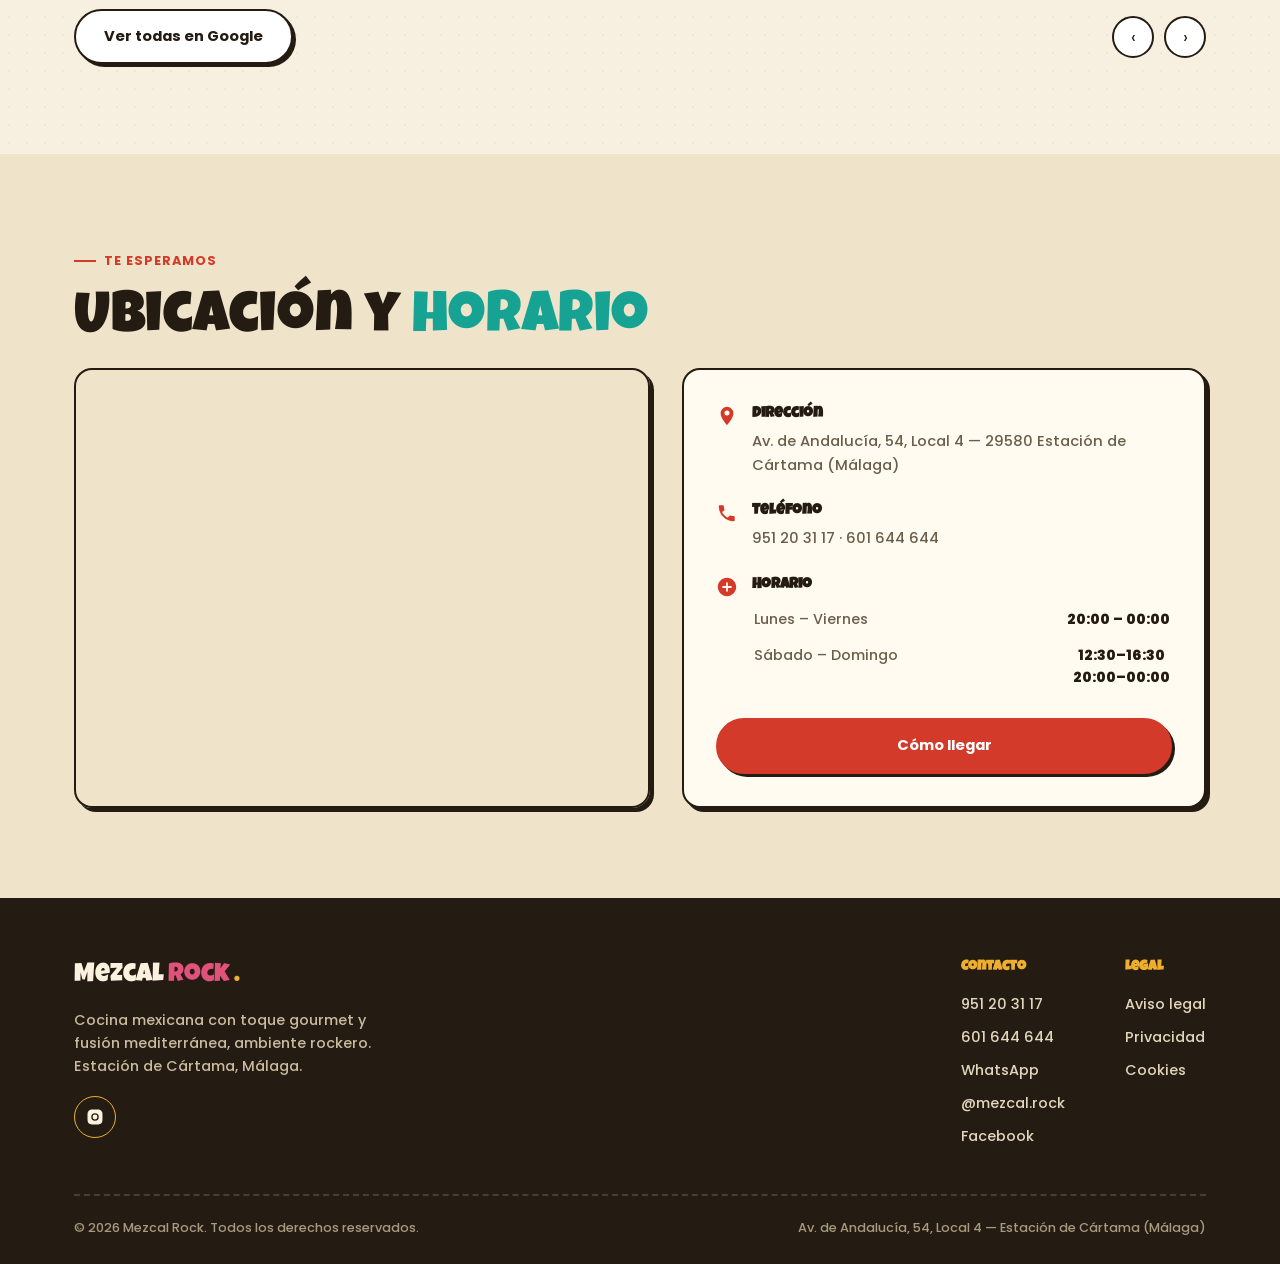
==== commit 9fc11ced: "Actualizar la carta completa con datos reales de la carta física Reemplazada toda la carta inventada" ====
--- a/index.html
+++ b/index.html
@@ -122,38 +122,38 @@
 
     <div class="destacados-grid">
       <article class="dcard">
-        <div class="dimg"><img src="assets/nachos-caseros.jpg" alt="Nachos caseros Mezcal Rock" loading="lazy"></div>
+        <div class="dimg"><img src="assets/nachos-caseros.jpg" alt="Nachos Mezcal" loading="lazy"></div>
         <div class="dbody">
-          <h3>Nachos caseros</h3>
-          <span class="dprice">9,90€</span>
+          <h3>Nachos Mezcal</h3>
+          <span class="dprice">9€</span>
         </div>
       </article>
       <article class="dcard">
-        <div class="dimg"><img src="assets/queso-fundido.jpg" alt="Queso fundido con totopos" loading="lazy"></div>
+        <div class="dimg"><img src="assets/queso-fundido.jpg" alt="Queso Enchilado" loading="lazy"></div>
         <div class="dbody">
-          <h3>Queso fundido</h3>
-          <span class="dprice">8,50€</span>
+          <h3>Queso Enchilado</h3>
+          <span class="dprice">5€</span>
         </div>
       </article>
       <article class="dcard">
-        <div class="dimg"><img src="assets/burger-bite.jpg" alt="Burger Mezcal Rock con patatas" loading="lazy"></div>
+        <div class="dimg"><img src="assets/burger-bite.jpg" alt="Angus Entrañas" loading="lazy"></div>
         <div class="dbody">
-          <h3>Burger Mezcal</h3>
-          <span class="dprice">13,50€</span>
+          <h3>Angus Entrañas</h3>
+          <span class="dprice">10€</span>
         </div>
       </article>
       <article class="dcard">
-        <div class="dimg"><img src="assets/pollo-enchilado.jpg" alt="Pollo enchilado Mezcal Rock" loading="lazy"></div>
+        <div class="dimg"><img src="assets/pollo-enchilado.jpg" alt="Pollo Enchilado" loading="lazy"></div>
         <div class="dbody">
-          <h3>Pollo enchilado</h3>
-          <span class="dprice">14,90€</span>
+          <h3>Pollo Enchilado</h3>
+          <span class="dprice">9€</span>
         </div>
       </article>
       <article class="dcard">
-        <div class="dimg"><img src="assets/carnes-codillo.jpg" alt="Codillo de los sábados carnívoros" loading="lazy"></div>
+        <div class="dimg"><img src="assets/carnes-codillo.jpg" alt="Codillo de Jamón Asado" loading="lazy"></div>
         <div class="dbody">
-          <h3>Codillo carnívoro</h3>
-          <span class="dprice">15,90€</span>
+          <h3>Codillo de Jamón Asado</h3>
+          <span class="dprice">16€</span>
         </div>
       </article>
     </div>
@@ -175,129 +175,253 @@
     </div>
 
     <div class="menu-tabs" id="menuTabs">
-      <button class="menu-tab active" data-cat="entrantes">Entrantes</button>
-      <button class="menu-tab" data-cat="tacos">Tacos</button>
+      <button class="menu-tab active" data-cat="nachos">Nachos</button>
+      <button class="menu-tab" data-cat="entrantes">Entrantes</button>
+      <button class="menu-tab" data-cat="especialidades">Especialidades</button>
+      <button class="menu-tab" data-cat="carnes">Carnes</button>
+      <button class="menu-tab" data-cat="quesadillas">Quesadillas</button>
+      <button class="menu-tab" data-cat="hamburguesas">Hamburguesas</button>
       <button class="menu-tab" data-cat="burritos">Burritos</button>
-      <button class="menu-tab" data-cat="quesadillas">Quesadillas</button>
-      <button class="menu-tab" data-cat="carnes">Carnes y platos</button>
-      <button class="menu-tab" data-cat="hamburguesas">Hamburguesas</button>
-      <button class="menu-tab" data-cat="bebidas">Cócteles y bebidas</button>
-    </div>
-
-    <div class="menu-list show" data-cat="entrantes">
-      <div class="menu-row">
-        <div class="menu-row-text"><h4>Nachos Mezcal <span class="featured">el clásico</span></h4></div>
-        <div class="menu-row-price">9,90€</div>
-        <p class="menu-row-desc">Totopos caseros, para compartir en la mesa.</p>
-      </div>
-      <div class="menu-row">
-        <div class="menu-row-text"><h4>Queso fundido</h4></div>
-        <div class="menu-row-price">8,50€</div>
-        <p class="menu-row-desc">Con totopos crujientes y salsa cremosa.</p>
-      </div>
-      <div class="menu-row">
-        <div class="menu-row-text"><h4>Guacamole casero</h4></div>
-        <div class="menu-row-price">7,50€</div>
-        <p class="menu-row-desc">Aguacate, lima y cilantro. Fresco de verdad.</p>
-      </div>
-    </div>
-
-    <div class="menu-list" data-cat="tacos">
-      <div class="menu-row">
-        <div class="menu-row-text"><h4>Taco de tinga de pollo</h4></div>
-        <div class="menu-row-price">3,50€</div>
-        <p class="menu-row-desc">Se sirve para montar tú mismo, al estilo mexicano.</p>
-      </div>
-      <div class="menu-row">
-        <div class="menu-row-text"><h4>Taco de carnitas</h4></div>
-        <div class="menu-row-price">3,50€</div>
-        <p class="menu-row-desc">Cerdo confitado lento, cilantro y cebolla morada.</p>
-      </div>
-      <div class="menu-row">
-        <div class="menu-row-text"><h4>Taco de birria</h4></div>
-        <div class="menu-row-price">3,90€</div>
-        <p class="menu-row-desc">Jugoso, potente, con su consomé para mojar.</p>
+    </div>
+
+    <div class="menu-list show" data-cat="nachos">
+      <div class="menu-row">
+        <div class="menu-row-text"><h4>Mezcal <span class="featured">el clásico</span></h4></div>
+        <div class="menu-row-price">9€</div>
+        <p class="menu-row-desc">Queso, ternera, frijoles, jalapeños, crema agria, guacamole y pico de gallo.</p>
+      </div>
+      <div class="menu-row">
+        <div class="menu-row-text"><h4>Margarito</h4></div>
+        <div class="menu-row-price">9€</div>
+        <p class="menu-row-desc">Tomate casero, tres quesos, tomate natural y albahaca.</p>
+      </div>
+      <div class="menu-row">
+        <div class="menu-row-text"><h4>Carbonara</h4></div>
+        <div class="menu-row-price">9€</div>
+        <p class="menu-row-desc">Tres quesos, nata, cebolla, bacon y champiñones.</p>
+      </div>
+      <div class="menu-row">
+        <div class="menu-row-text"><h4>BG-Tal</h4></div>
+        <div class="menu-row-price">9€</div>
+        <p class="menu-row-desc">Tres quesos, tomate casero, pimiento, tomate, cebolla, frijoles y albahaca.</p>
+      </div>
+      <div class="menu-row">
+        <div class="menu-row-text"><h4>Pio-Pio</h4></div>
+        <div class="menu-row-price">9€</div>
+        <p class="menu-row-desc">Tres quesos, nata, curry, manzana, pollo y nueces.</p>
+      </div>
+      <div class="menu-row">
+        <div class="menu-row-text"><h4>Chuck Norris</h4></div>
+        <div class="menu-row-price">9€</div>
+        <p class="menu-row-desc">Ternera o pollo, tres quesos, tomate casero, pimiento, cebolla, jalapeños y salsa brava.</p>
+      </div>
+      <div class="menu-row">
+        <div class="menu-row-text"><h4>Georgie Dann</h4></div>
+        <div class="menu-row-price">9€</div>
+        <p class="menu-row-desc">Tres quesos, ternera o pollo, pimientos asados, cebolla frita y salsa bbq casera.</p>
+      </div>
+      <div class="menu-row">
+        <div class="menu-row-text"><h4>Caribe <span class="featured">frío o caliente</span></h4></div>
+        <div class="menu-row-price">10€</div>
+        <p class="menu-row-desc">Ahumados de salmón y merluza, crema agria, salsa especial de la casa, nata, alcaparras, parmesano y vinagreta de mango.</p>
+      </div>
+    </div>
+
+    <div class="menu-list" data-cat="entrantes">
+      <div class="menu-row">
+        <div class="menu-row-text"><h4>Ensalada Mezcal</h4></div>
+        <div class="menu-row-price">8€</div>
+        <p class="menu-row-desc">Mezclum, pepino, tomate cherry, cebolla roja, naranja, langostinos y dressing de vinagreta de Dijon y sweet chilly.</p>
+      </div>
+      <div class="menu-row">
+        <div class="menu-row-text"><h4>Tartar del Campo</h4></div>
+        <div class="menu-row-price">9€</div>
+        <p class="menu-row-desc">Espinacas, mango, aguacate, pepino, tomate cherry y vinagreta de mango.</p>
+      </div>
+      <div class="menu-row">
+        <div class="menu-row-text"><h4>Tacos Mezcal <span class="featured">5 tortillitas</span></h4></div>
+        <div class="menu-row-price">8€</div>
+        <p class="menu-row-desc">Carne a elegir entre cochinita pibil, pollo o ternera. Con frijoles, guacamole y pico de gallo.</p>
+      </div>
+      <div class="menu-row">
+        <div class="menu-row-text"><h4>Tacos Especiales <span class="featured">5 tortillitas</span></h4></div>
+        <div class="menu-row-price">9€</div>
+        <p class="menu-row-desc">Carne a elegir entre pollo al mole, criollo o pulled pork chipotle. Con frijoles, guacamole y arroz frontera.</p>
+      </div>
+      <div class="menu-row">
+        <div class="menu-row-text"><h4>Patatas fritas</h4></div>
+        <div class="menu-row-price">5€</div>
+        <p class="menu-row-desc">Patatas naturales fritas.</p>
+      </div>
+      <div class="menu-row">
+        <div class="menu-row-text"><h4>Patatas Bravas Emiliano Zapata</h4></div>
+        <div class="menu-row-price">6€</div>
+        <p class="menu-row-desc">Mayonesa, sriracha y aceite de trufa.</p>
+      </div>
+      <div class="menu-row">
+        <div class="menu-row-text"><h4>Patatas Mezcal</h4></div>
+        <div class="menu-row-price">7€</div>
+        <p class="menu-row-desc">Patatas naturales, carne a elegir (pollo, ternera o cerdo), cheddar, queso y salsa barbacoa.</p>
+      </div>
+      <div class="menu-row">
+        <div class="menu-row-text"><h4>Bolas picantes <span class="featured">8 uds.</span></h4></div>
+        <div class="menu-row-price">5€</div>
+        <p class="menu-row-desc">Bolas de queso cheddar y jalapeño.</p>
+      </div>
+      <div class="menu-row">
+        <div class="menu-row-text"><h4>Nuggets veganos <span class="featured">8 uds.</span></h4></div>
+        <div class="menu-row-price">6€</div>
+        <p class="menu-row-desc">Vegetales variados.</p>
+      </div>
+      <div class="menu-row">
+        <div class="menu-row-text"><h4>Nuggets de pollo <span class="featured">8 uds.</span></h4></div>
+        <div class="menu-row-price">5€</div>
+        <p class="menu-row-desc">Con 3 salsas.</p>
+      </div>
+      <div class="menu-row">
+        <div class="menu-row-text"><h4>Queso de cabra rebozado <span class="featured">6 uds.</span></h4></div>
+        <div class="menu-row-price">6€</div>
+        <p class="menu-row-desc">Con mermelada de frutos rojos.</p>
+      </div>
+      <div class="menu-row">
+        <div class="menu-row-text"><h4>Jalapeños rellenos <span class="featured">6 uds.</span></h4></div>
+        <div class="menu-row-price">6€</div>
+        <p class="menu-row-desc">Queso cheddar o crema.</p>
+      </div>
+      <div class="menu-row">
+        <div class="menu-row-text"><h4>Langostinos en gabardina <span class="featured">8 uds.</span></h4></div>
+        <div class="menu-row-price">8€</div>
+        <p class="menu-row-desc">Rebozados, con sweet chilly.</p>
+      </div>
+      <div class="menu-row">
+        <div class="menu-row-text"><h4>Cubo Mix</h4></div>
+        <div class="menu-row-price">10€</div>
+        <p class="menu-row-desc">4 jalapeños, 4 nuggets de pollo/vegetal, 4 bolas de queso picante, 4 nachos rebozados, patatas y 3 salsas.</p>
+      </div>
+    </div>
+
+    <div class="menu-list" data-cat="especialidades">
+      <div class="menu-row">
+        <div class="menu-row-text"><h4>Guacamoles Mezcal</h4></div>
+        <div class="menu-row-price">5€</div>
+        <p class="menu-row-desc">Con nachos.</p>
+      </div>
+      <div class="menu-row">
+        <div class="menu-row-text"><h4>Queso Enchilado</h4></div>
+        <div class="menu-row-price">5€</div>
+        <p class="menu-row-desc">Queso fundido, cebolla, jalapeños y especias.</p>
+      </div>
+      <div class="menu-row">
+        <div class="menu-row-text"><h4>Pollo Enchilado</h4></div>
+        <div class="menu-row-price">9€</div>
+        <p class="menu-row-desc">Pollo en salsa con nata, cebolla, queso y especias.</p>
+      </div>
+      <div class="menu-row">
+        <div class="menu-row-text"><h4>Pollo al Mole <span class="featured">recomendado</span></h4></div>
+        <div class="menu-row-price">9€</div>
+        <p class="menu-row-desc">Pollo, salsa de cacao, especias, arroz, espinacas y frutos secos.</p>
+      </div>
+      <div class="menu-row">
+        <div class="menu-row-text"><h4>Chilaquiles</h4></div>
+        <div class="menu-row-price">7€</div>
+        <p class="menu-row-desc">Bol de nachos, nata, ternera o pollo, tomate y especias.</p>
+      </div>
+      <div class="menu-row">
+        <div class="menu-row-text"><h4>Arroz Frontera</h4></div>
+        <div class="menu-row-price">6€</div>
+      </div>
+    </div>
+
+    <div class="menu-list" data-cat="carnes">
+      <div class="menu-row">
+        <div class="menu-row-text"><h4>Costillar a la barbacoa</h4></div>
+        <div class="menu-row-price">15€</div>
+        <p class="menu-row-desc">Con batata y lombarda aliñada con vinagreta de Dijon.</p>
+      </div>
+      <div class="menu-row">
+        <div class="menu-row-text"><h4>Costillar chimichurri</h4></div>
+        <div class="menu-row-price">15€</div>
+        <p class="menu-row-desc">Al horno con salsa chimichurri y mix de batata/patata.</p>
+      </div>
+      <div class="menu-row">
+        <div class="menu-row-text"><h4>Codillo de jamón asado</h4></div>
+        <div class="menu-row-price">16€</div>
+        <p class="menu-row-desc">Con arroz frontera.</p>
+      </div>
+      <div class="menu-row">
+        <div class="menu-row-text"><h4>Filete de pollo especial</h4></div>
+        <div class="menu-row-price">9€</div>
+        <p class="menu-row-desc">Relleno de queso de cabra y cebolla caramelizada. Con mix de patatas/batatas y champiñones.</p>
+      </div>
+      <div class="menu-row">
+        <div class="menu-row-text"><h4>Lagrimitas de pollo</h4></div>
+        <div class="menu-row-price">8€</div>
+        <p class="menu-row-desc">Con 3 salsas y mix de patata y batata.</p>
+      </div>
+    </div>
+
+    <div class="menu-list" data-cat="quesadillas">
+      <div class="menu-row">
+        <div class="menu-row-text"><h4>Queso</h4></div>
+        <div class="menu-row-price">6€</div>
+        <p class="menu-row-desc">Queso, especias, cebolla, nata y tomate.</p>
+      </div>
+      <div class="menu-row">
+        <div class="menu-row-text"><h4>De carne</h4></div>
+        <div class="menu-row-price">7€</div>
+        <p class="menu-row-desc">A elegir entre cochinita, ternera o pollo. Especias, cebolla, nata y tomate.</p>
+      </div>
+    </div>
+
+    <div class="menu-list" data-cat="hamburguesas">
+      <div class="menu-row">
+        <div class="menu-row-text"><h4>Angus Entrañas <span class="featured">180 gr.</span></h4></div>
+        <div class="menu-row-price">10€</div>
+        <p class="menu-row-desc">Lechuga, tomate, cebolla morada, cebolla frita, dos quesos, salsa de miel y mostaza. Con mix de patatas/batatas.</p>
+      </div>
+      <div class="menu-row">
+        <div class="menu-row-text"><h4>Crujipollo</h4></div>
+        <div class="menu-row-price">9€</div>
+        <p class="menu-row-desc">Lechuga, cebolla, tomate, salsa especial de la casa y queso. Con mix de patatas/batatas.</p>
       </div>
     </div>
 
     <div class="menu-list" data-cat="burritos">
       <div class="menu-row">
-        <div class="menu-row-text"><h4>Burrito cochinita pibil <span class="featured">el más pedido</span></h4></div>
-        <div class="menu-row-price">12,90€</div>
-        <p class="menu-row-desc">Cerdo marinado en achiote, lento y sabroso.</p>
-      </div>
-      <div class="menu-row">
-        <div class="menu-row-text"><h4>Burrito de pollo</h4></div>
-        <div class="menu-row-price">11,50€</div>
-        <p class="menu-row-desc">Pollo a la plancha, arroz, frijoles y salsa de la casa.</p>
-      </div>
-    </div>
-
-    <div class="menu-list" data-cat="quesadillas">
-      <div class="menu-row">
-        <div class="menu-row-text"><h4>Quesadilla clásica</h4></div>
-        <div class="menu-row-price">8,50€</div>
-        <p class="menu-row-desc">Queso fundido, tortilla de maíz y salsas caseras.</p>
-      </div>
-      <div class="menu-row">
-        <div class="menu-row-text"><h4>Quesadilla de champiñones</h4></div>
-        <div class="menu-row-price">8,90€</div>
-        <p class="menu-row-desc">Champiñones salteados, queso y un toque de chile.</p>
-      </div>
-    </div>
-
-    <div class="menu-list" data-cat="carnes">
-      <div class="menu-row">
-        <div class="menu-row-text"><h4>Pollo enchilado <span class="featured">recomendado</span></h4></div>
-        <div class="menu-row-price">14,90€</div>
-        <p class="menu-row-desc">Ración generosa, con explosión de sabores.</p>
-      </div>
-      <div class="menu-row">
-        <div class="menu-row-text"><h4>Codillo carnívoro</h4></div>
-        <div class="menu-row-price">15,90€</div>
-        <p class="menu-row-desc">Solo los sábados. Jugoso, lento, con su hueso.</p>
-      </div>
-      <div class="menu-row">
-        <div class="menu-row-text"><h4>Filete con queso de cabra</h4></div>
-        <div class="menu-row-price">16,90€</div>
-        <p class="menu-row-desc">Cebolla caramelizada y queso de cabra fundido.</p>
-      </div>
-    </div>
-
-    <div class="menu-list" data-cat="hamburguesas">
-      <div class="menu-row">
-        <div class="menu-row-text"><h4>Burger Mezcal</h4></div>
-        <div class="menu-row-price">13,50€</div>
-        <p class="menu-row-desc">Hamburguesa gourmet con patatas de batata dulce.</p>
-      </div>
-    </div>
-
-    <div class="menu-list" data-cat="bebidas">
-      <div class="menu-row">
-        <div class="menu-row-text"><h4>Margarita de mezcal</h4></div>
-        <div class="menu-row-price">8,00€</div>
-        <p class="menu-row-desc">Mezcal, lima y triple seco. El clásico con carácter.</p>
-      </div>
-      <div class="menu-row">
-        <div class="menu-row-text"><h4>Paloma</h4></div>
-        <div class="menu-row-price">7,50€</div>
-        <p class="menu-row-desc">Tequila, pomelo y un toque de sal.</p>
-      </div>
-      <div class="menu-row">
-        <div class="menu-row-text"><h4>Old Fashioned de tequila</h4></div>
-        <div class="menu-row-price">8,50€</div>
-        <p class="menu-row-desc">Tequila premium, angostura y una vuelta de tuerca al clásico.</p>
-      </div>
-      <div class="menu-row">
-        <div class="menu-row-text"><h4>Cerveza</h4></div>
-        <div class="menu-row-price">3,00€</div>
-        <p class="menu-row-desc">Nacional o de importación, bien fría.</p>
+        <div class="menu-row-text"><h4>Malagueño</h4></div>
+        <div class="menu-row-price">8€</div>
+        <p class="menu-row-desc">Salchichón de Málaga (Prolongo), espinacas frescas, nata, pimientos y mayonesa de curry rojo.</p>
+      </div>
+      <div class="menu-row">
+        <div class="menu-row-text"><h4>Pollo</h4></div>
+        <div class="menu-row-price">8€</div>
+        <p class="menu-row-desc">Pollo, queso, nata, aguacate, tomate, lechuga y cebolla roja.</p>
+      </div>
+      <div class="menu-row">
+        <div class="menu-row-text"><h4>Mezcal <span class="featured">el más pedido</span></h4></div>
+        <div class="menu-row-price">8€</div>
+        <p class="menu-row-desc">Cochinita pibil, arroz, nata, frijoles, lechuga, tomate y aguacate.</p>
+      </div>
+      <div class="menu-row">
+        <div class="menu-row-text"><h4>Vegetal</h4></div>
+        <div class="menu-row-price">8€</div>
+        <p class="menu-row-desc">Aguacate, nata, pimiento, arroz, tomate, lechuga, cebolla morada y frijoles.</p>
+      </div>
+      <div class="menu-row">
+        <div class="menu-row-text"><h4>Ternera</h4></div>
+        <div class="menu-row-price">9€</div>
+        <p class="menu-row-desc">Ternera, frijoles, arroz, tomate, nata y queso.</p>
+      </div>
+      <div class="menu-row">
+        <div class="menu-row-text"><h4>La Mar Salá</h4></div>
+        <div class="menu-row-price">9€</div>
+        <p class="menu-row-desc">Gulas al ajillo, gambas, pimientos, arroz negro, cebolla morada, nata, queso y tomate casero.</p>
       </div>
     </div>
 
     <div class="carta-pdf">
       <a href="assets/carta-mezcal-rock.pdf" class="btn btn-white" download>Descargar carta completa (PDF)</a>
-      <span class="note">* Precios orientativos, sujetos a confirmación.</span>
+      <span class="note">* I.V.A. incluido en todos nuestros precios.</span>
     </div>
   </div>
 </section>
@@ -350,8 +474,8 @@
           <svg viewBox="0 0 24 24"><path d="M20 8h-3l-1.5-3h-7L7 8H4a1 1 0 0 0-1 1v2a1 1 0 0 0 1 1h.5l1 8a2 2 0 0 0 2 1.8h9a2 2 0 0 0 2-1.8l1-8h.5a1 1 0 0 0 1-1V9a1 1 0 0 0-1-1z"/></svg>
         </div>
         <h3>A domicilio</h3>
-        <p>Te lo llevamos a casa a través de Just Eat.</p>
-        <a href="https://www.just-eat.es/" class="btn btn-white btn-block" target="_blank" rel="noopener">Pedir en Just Eat</a>
+        <p>Lun–Jue 20:00–23:30h · Vie–Dom 20:00–00:00h. Coste: 1€ (extrarradio, consultar).</p>
+        <a href="https://wa.me/34951203117?text=Hola%2C%20quiero%20hacer%20un%20pedido%20a%20domicilio" class="btn btn-white btn-block" target="_blank" rel="noopener">Pedir por WhatsApp</a>
       </div>
     </div>
   </div>
@@ -448,7 +572,7 @@
           <svg class="icon" viewBox="0 0 24 24"><path d="M6.6 10.8c1.4 2.7 3.5 4.9 6.2 6.2l2-2c.3-.3.7-.4 1-.2 1.1.4 2.3.6 3.6.6.6 0 1 .4 1 1V20c0 .6-.4 1-1 1C10.4 21 3 13.6 3 4.6c0-.6.4-1 1-1h3.6c.6 0 1 .4 1 1 0 1.3.2 2.5.6 3.6.1.4 0 .8-.2 1z"/></svg>
           <div>
             <h4>Teléfono</h4>
-            <p><a href="tel:+34951203117">951 20 31 17</a></p>
+            <p><a href="tel:+34951203117">951 20 31 17</a> · <a href="tel:+34601644644">601 644 644</a></p>
           </div>
         </div>
 
@@ -487,8 +611,10 @@
         <div class="footer-col">
           <h5>Contacto</h5>
           <a href="tel:+34951203117">951 20 31 17</a>
+          <a href="tel:+34601644644">601 644 644</a>
           <a href="https://wa.me/34951203117" target="_blank" rel="noopener">WhatsApp</a>
           <a href="https://www.instagram.com/mezcal.rock" target="_blank" rel="noopener">@mezcal.rock</a>
+          <a href="https://www.facebook.com/mezcalrockcartama" target="_blank" rel="noopener">Facebook</a>
         </div>
         <div class="footer-col">
           <h5>Legal</h5>
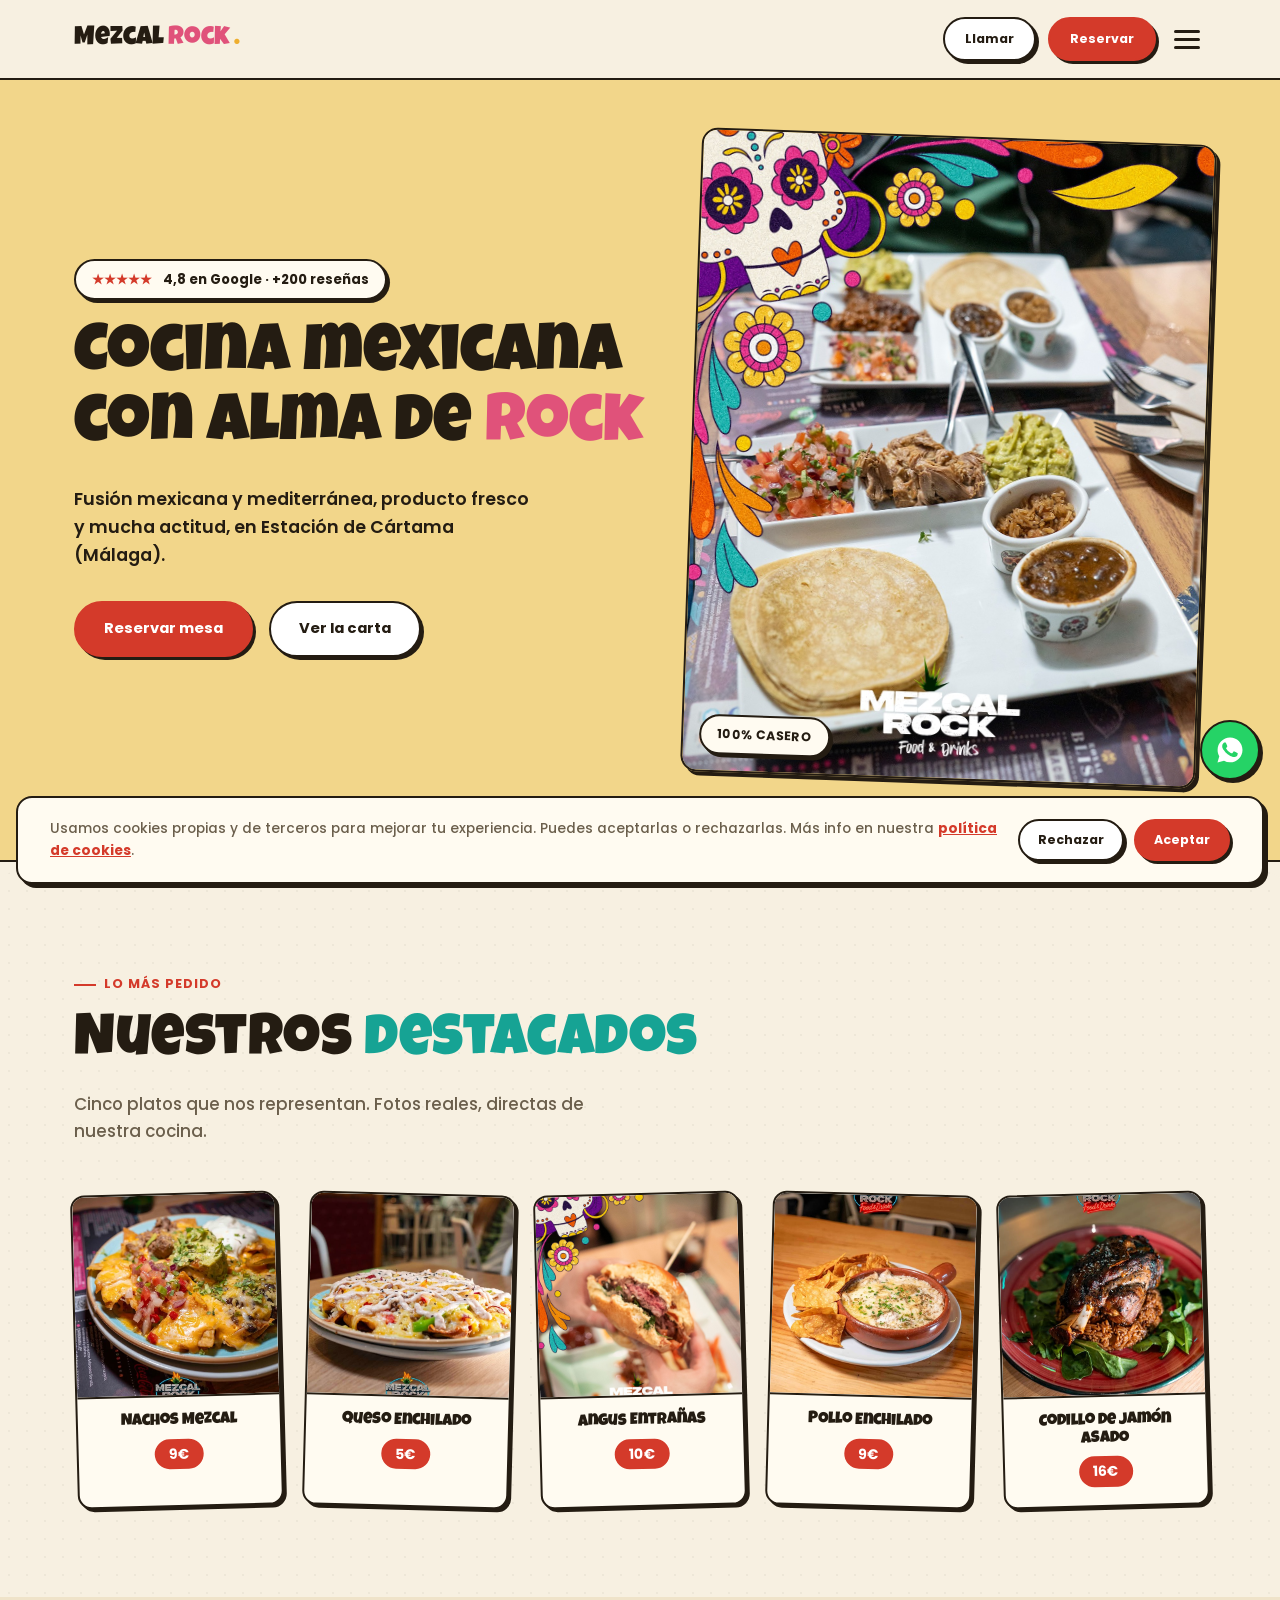
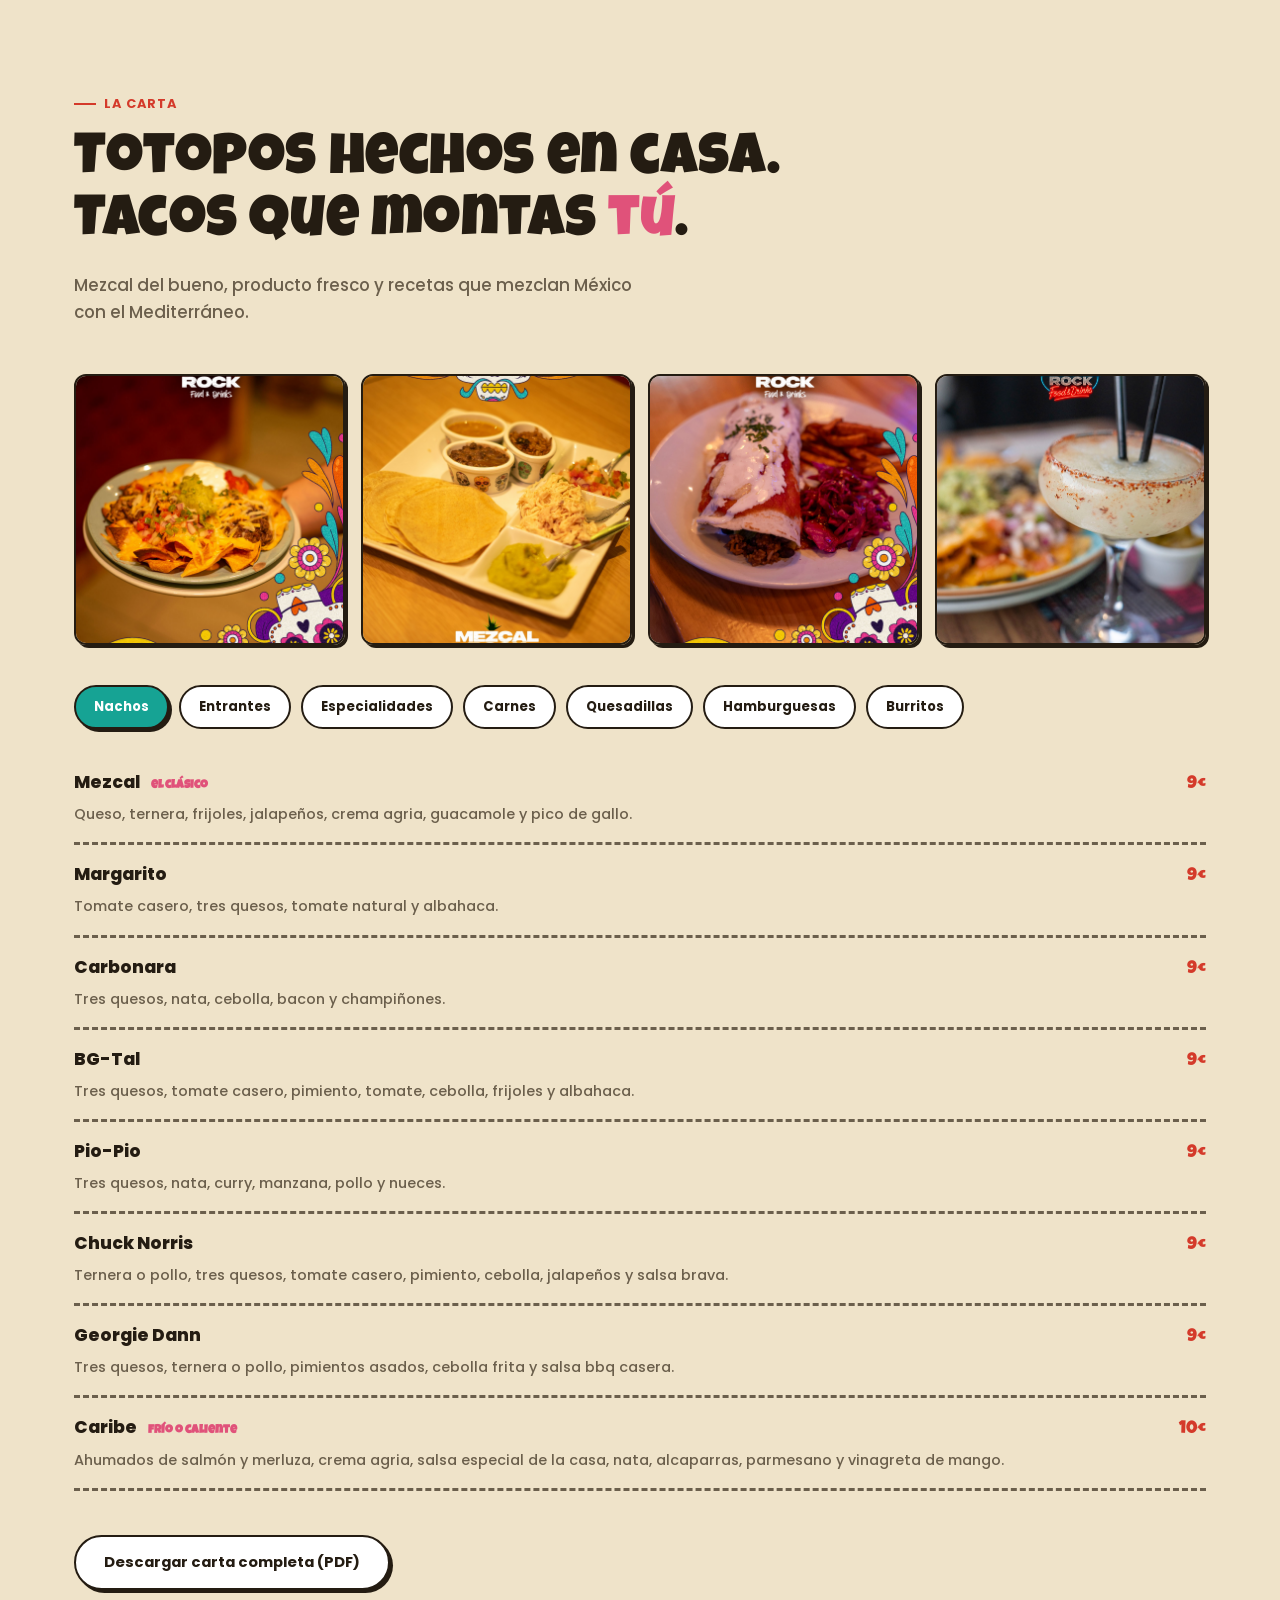
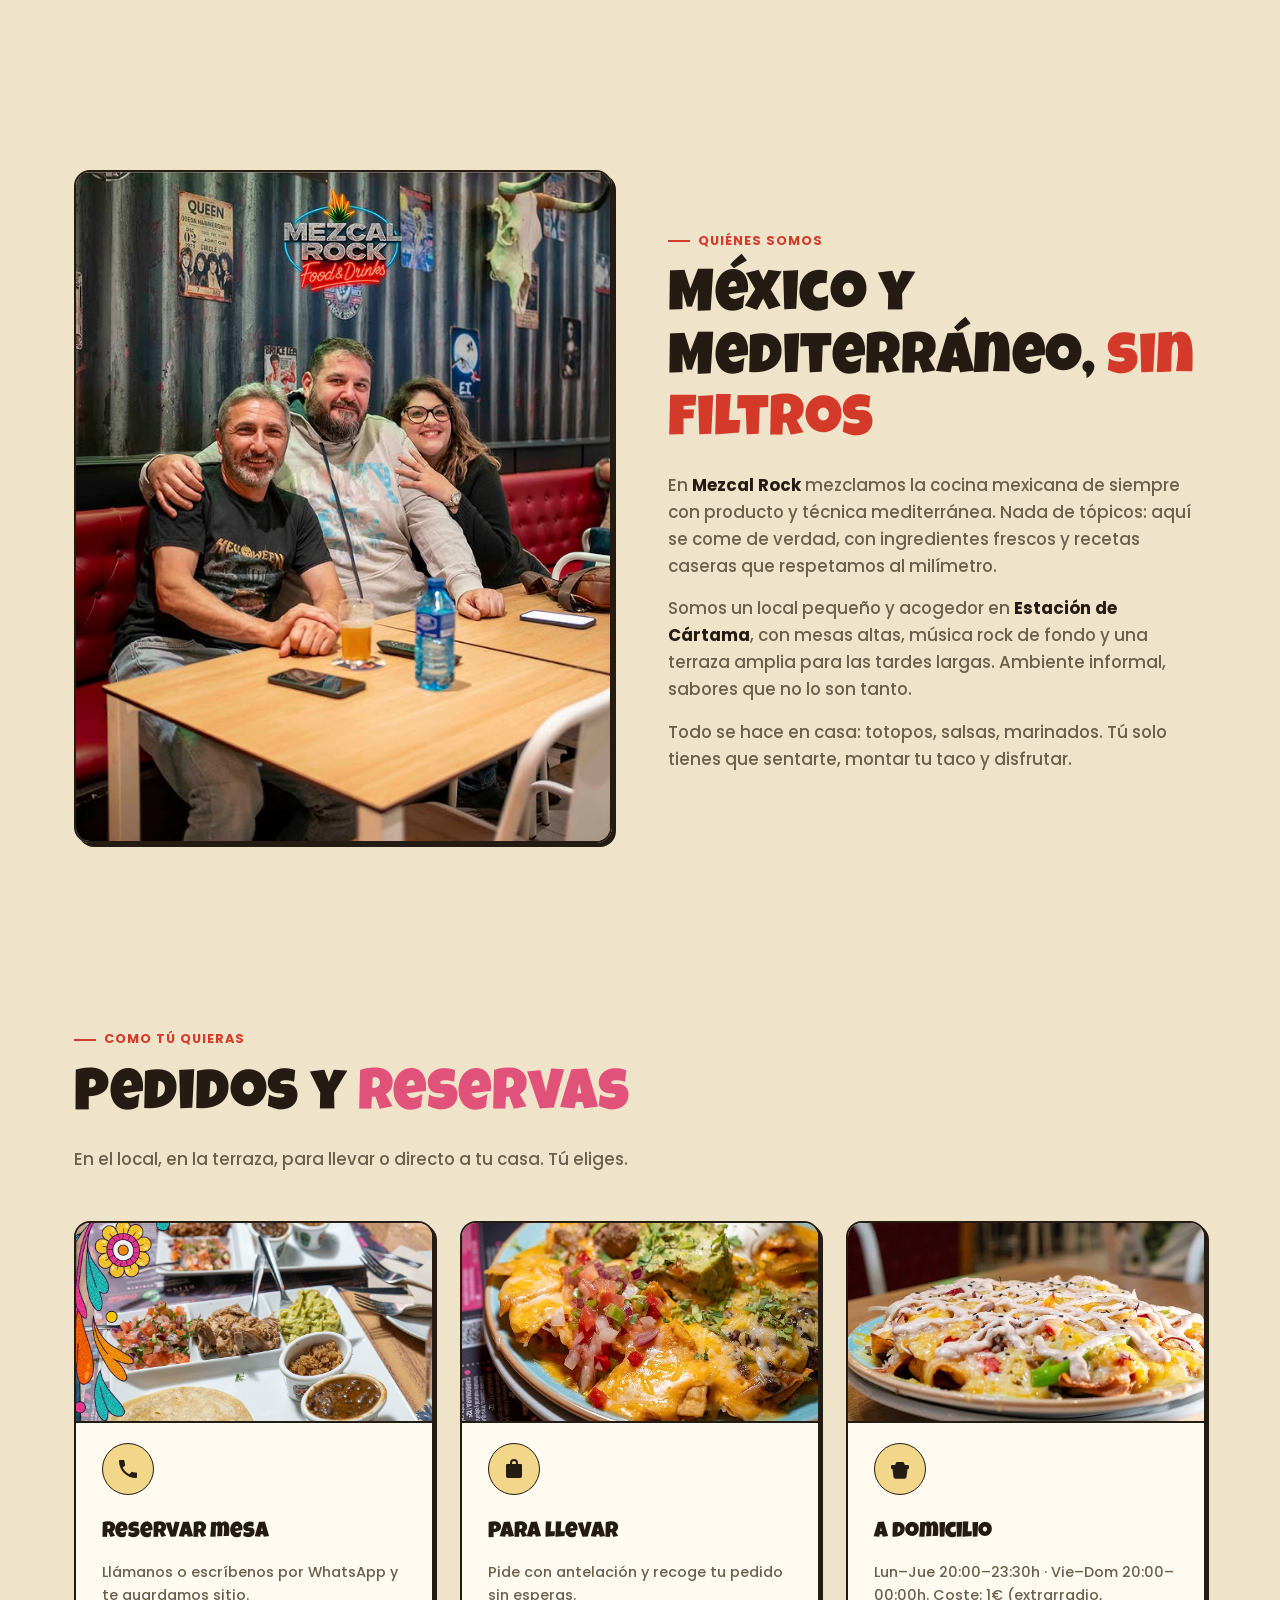
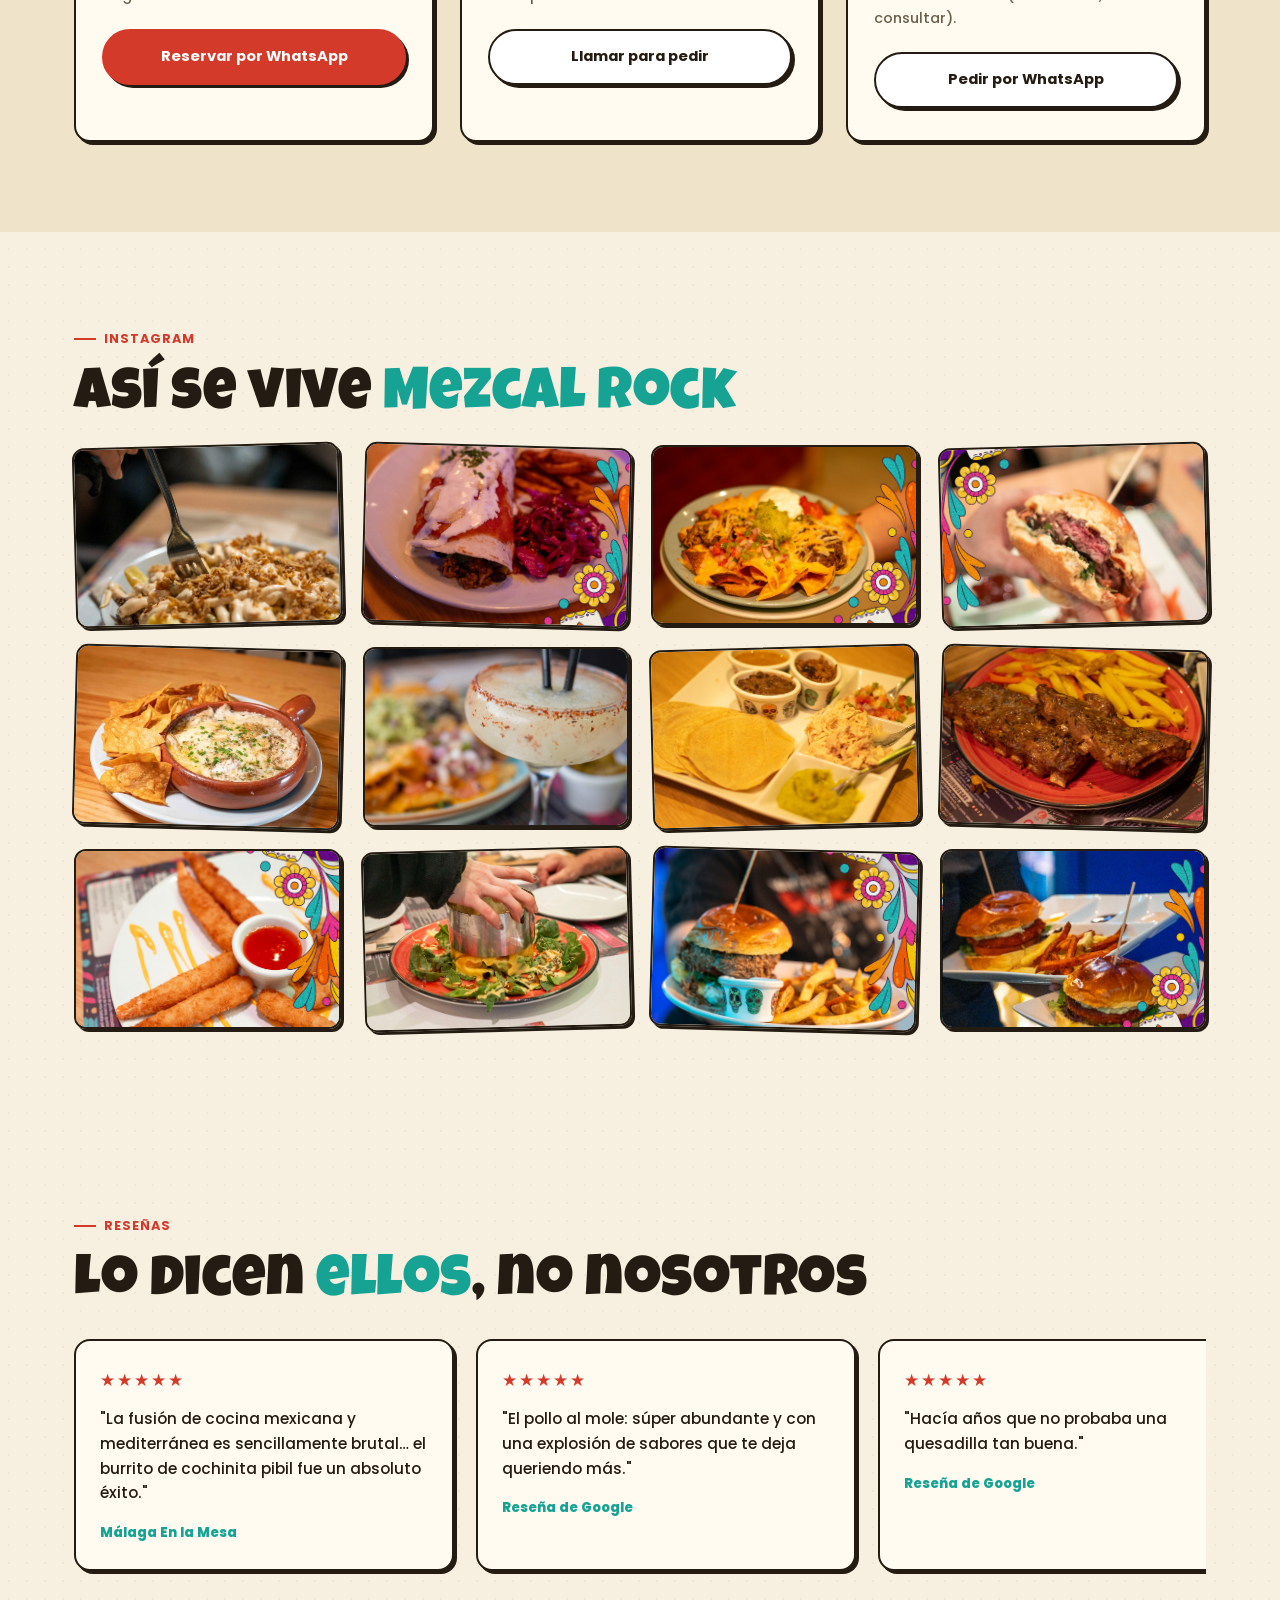
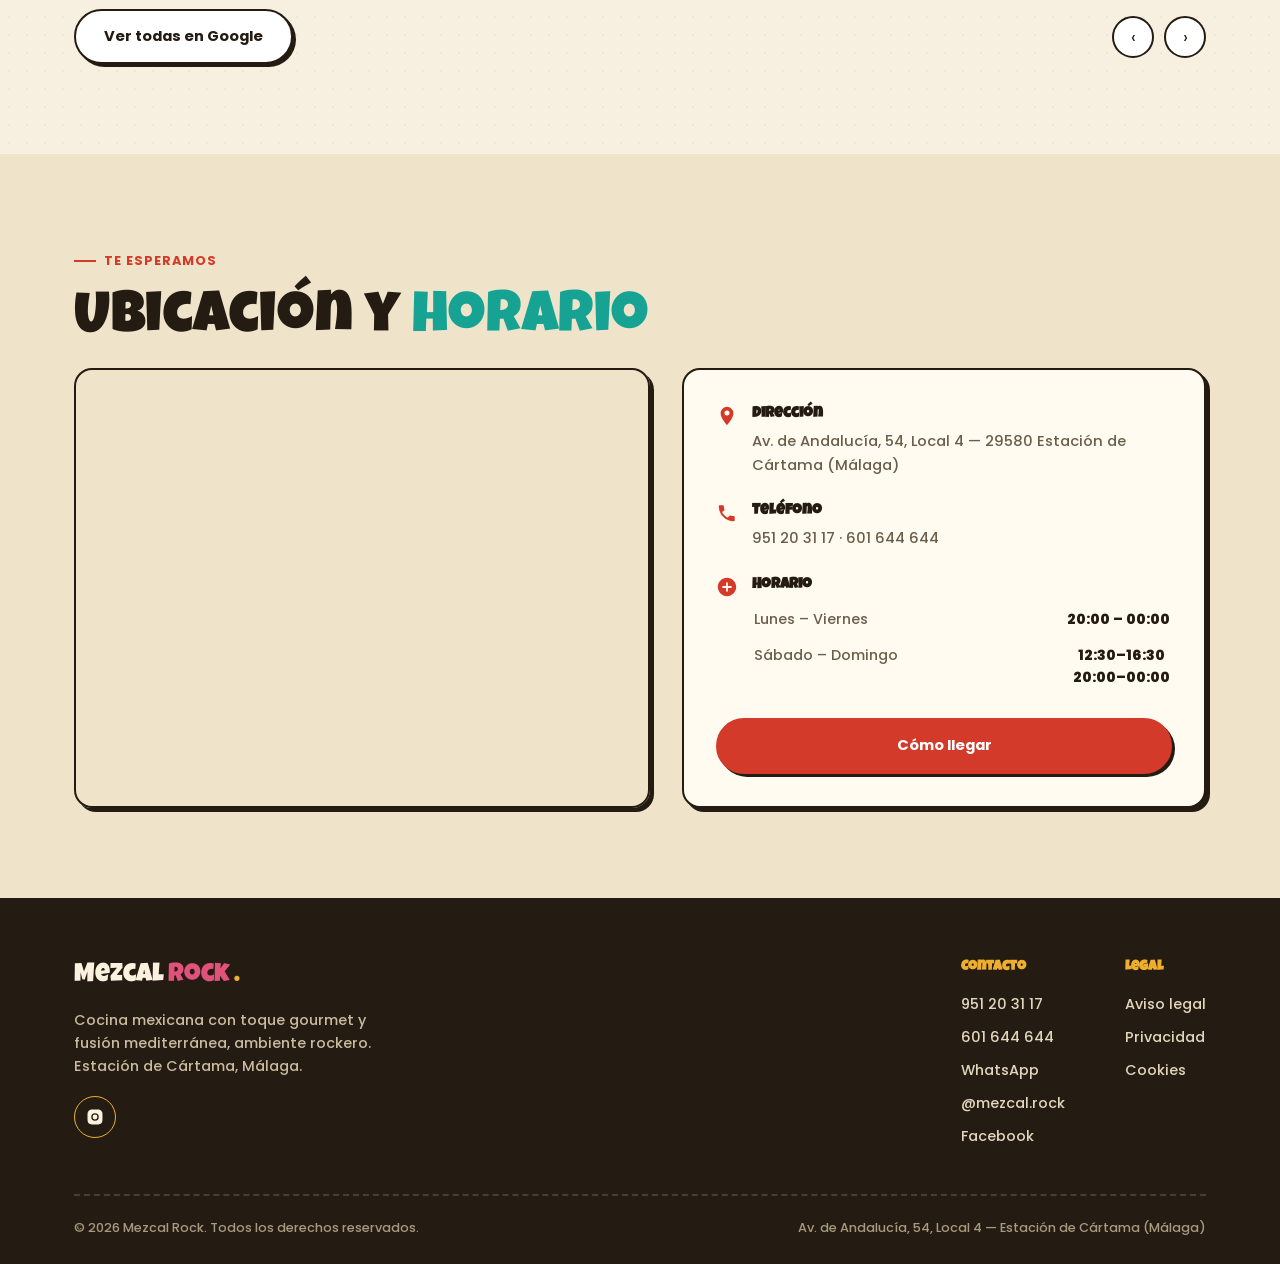
==== commit c4831a8c: "Quitar nota de IVA y enlazar el botón de reseñas a Google directamente El botón "Ver todas en Google" ====
--- a/index.html
+++ b/index.html
@@ -421,7 +421,6 @@
 
     <div class="carta-pdf">
       <a href="assets/carta-mezcal-rock.pdf" class="btn btn-white" download>Descargar carta completa (PDF)</a>
-      <span class="note">* I.V.A. incluido en todos nuestros precios.</span>
     </div>
   </div>
 </section>
@@ -535,7 +534,7 @@
       </div>
 
       <div class="reviews-nav">
-        <a href="https://www.google.com/search?q=mezcal+rock+opiniones" target="_blank" rel="noopener" class="btn btn-white">Ver todas en Google</a>
+        <a href="https://www.google.com/search?sa=X&sca_esv=6fd337b2c9137bab&sxsrf=APpeQnsbaqHbEvYYD9vrcGexVTrMCU-p_A:1783932819007&q=Mezcal+Rock+%7C+Food+%26+Drinks+Rese%C3%B1as&rflfq=1&num=20&stick=H4sIAAAAAAAAAONgkxI2sTAxN7YwMjEytzQ3NDExtzQy38DI-IpRxTe1KjkxRyEoPzlboUbBLT8_RUFNwaUoMy-7WCEotTj18MbE4kWsRCkDAJ218-poAAAA&rldimm=4847382427971447927&tbm=lcl&hl=es-ES&ved=2ahUKEwi7iuvPo8-VAxV3QkEAHeBxIeMQ9fQKegQIWBAG&cshid=1783932845649945&biw=1875&bih=966&dpr=1#lkt=LocalPoiReviews" target="_blank" rel="noopener" class="btn btn-white">Ver todas en Google</a>
         <div class="reviews-arrows">
           <button id="revPrev" aria-label="Anterior">‹</button>
           <button id="revNext" aria-label="Siguiente">›</button>
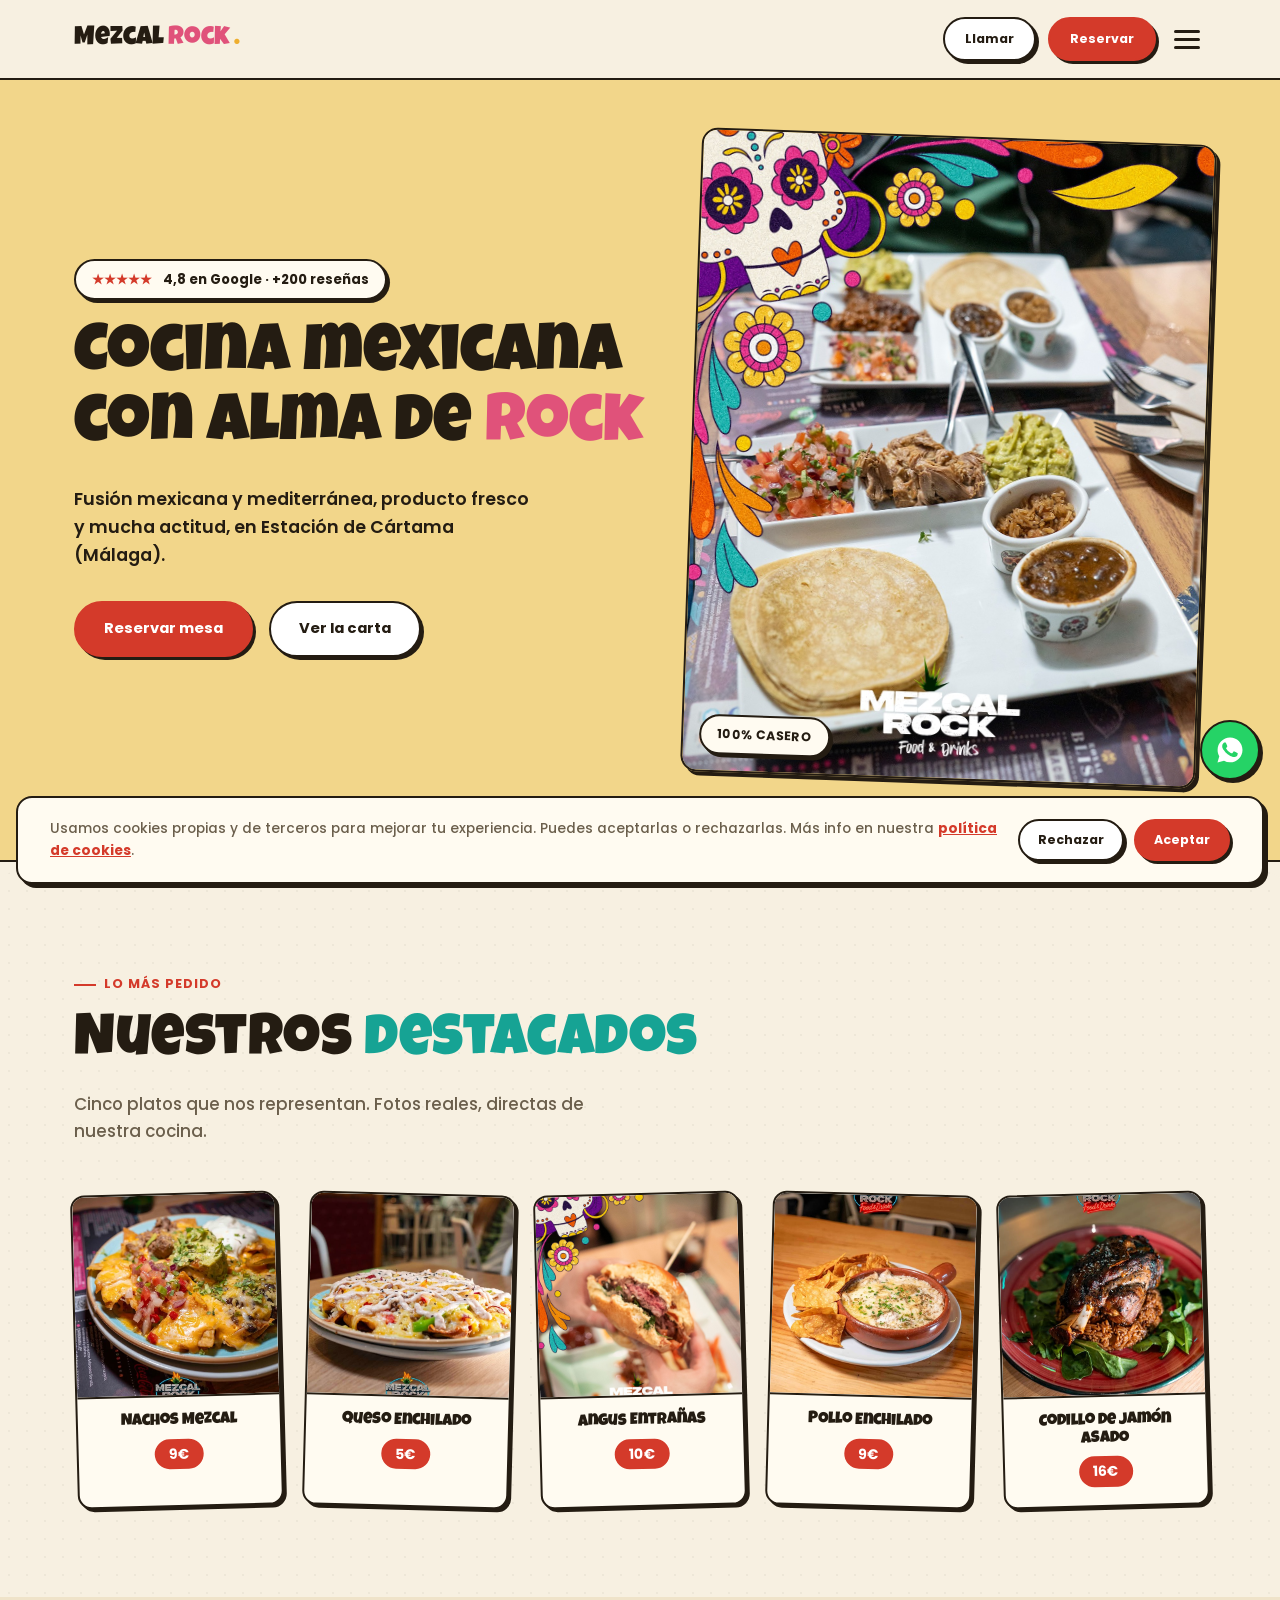
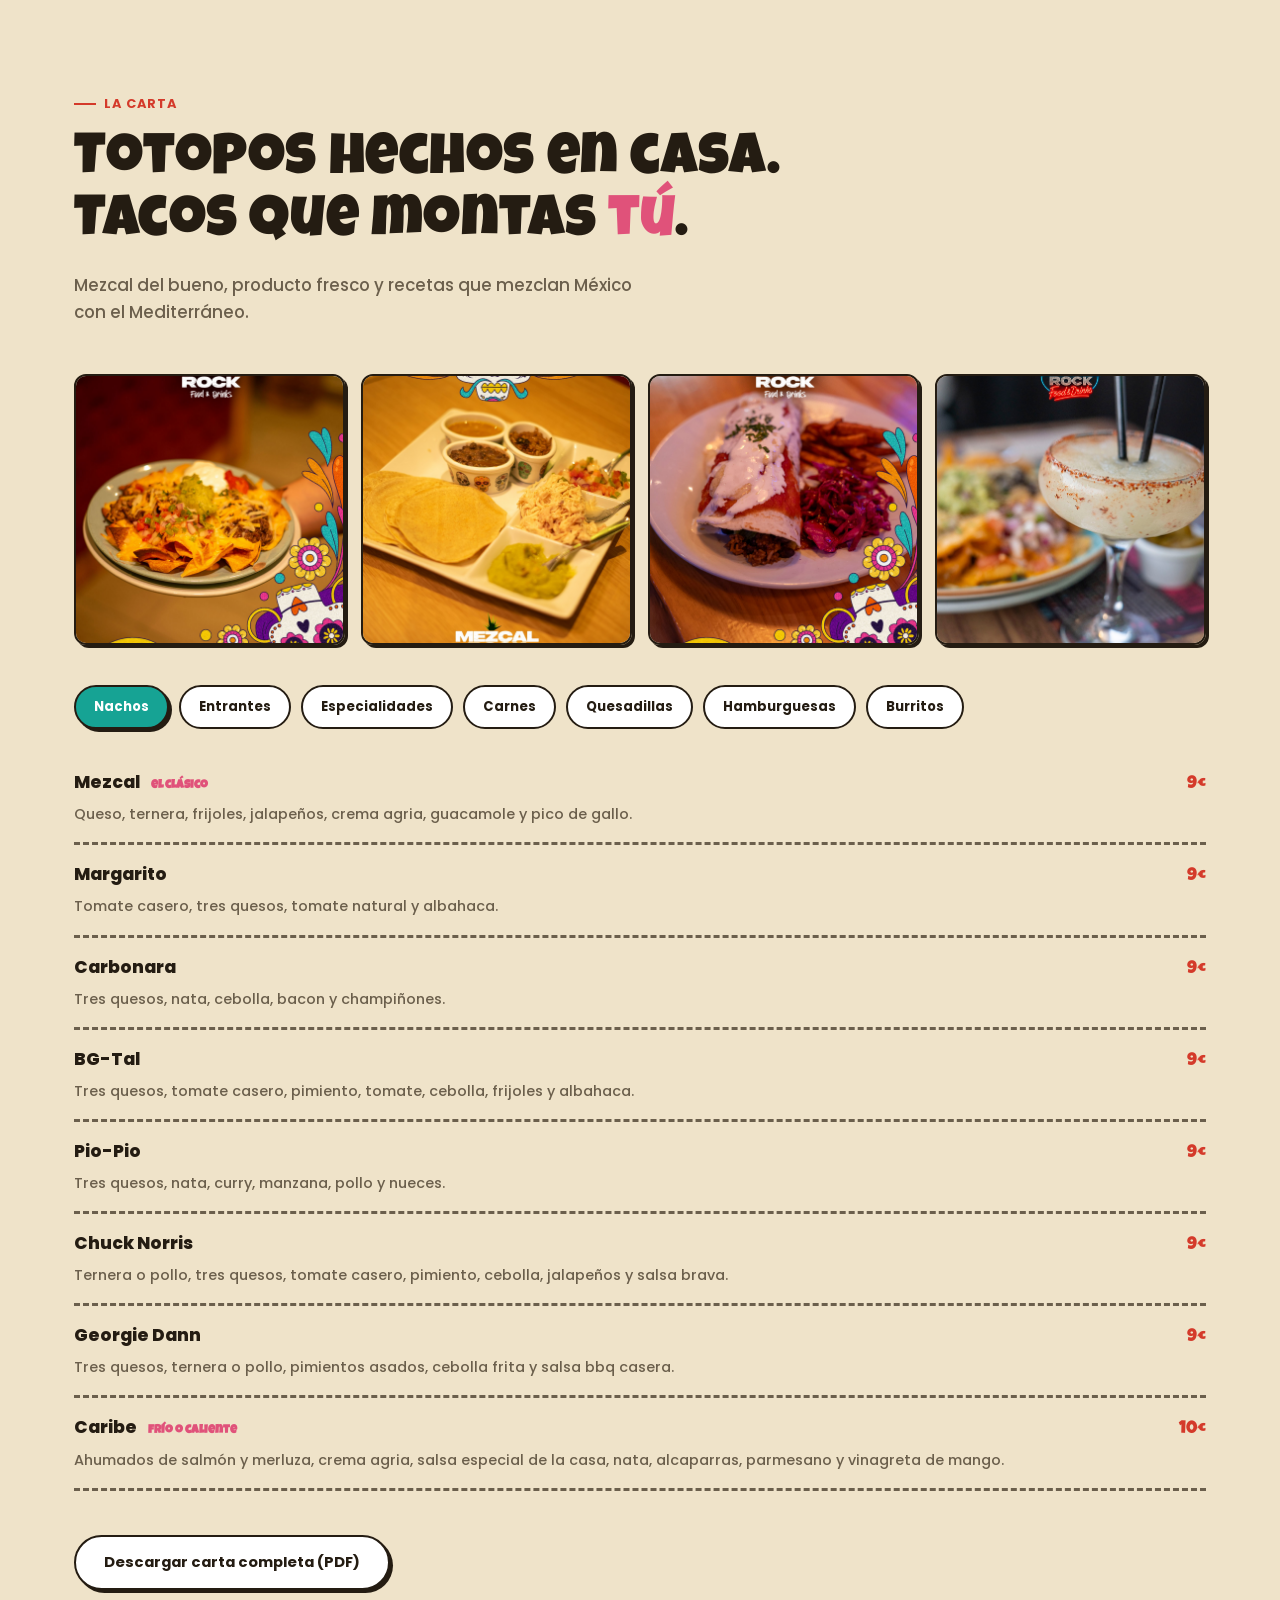
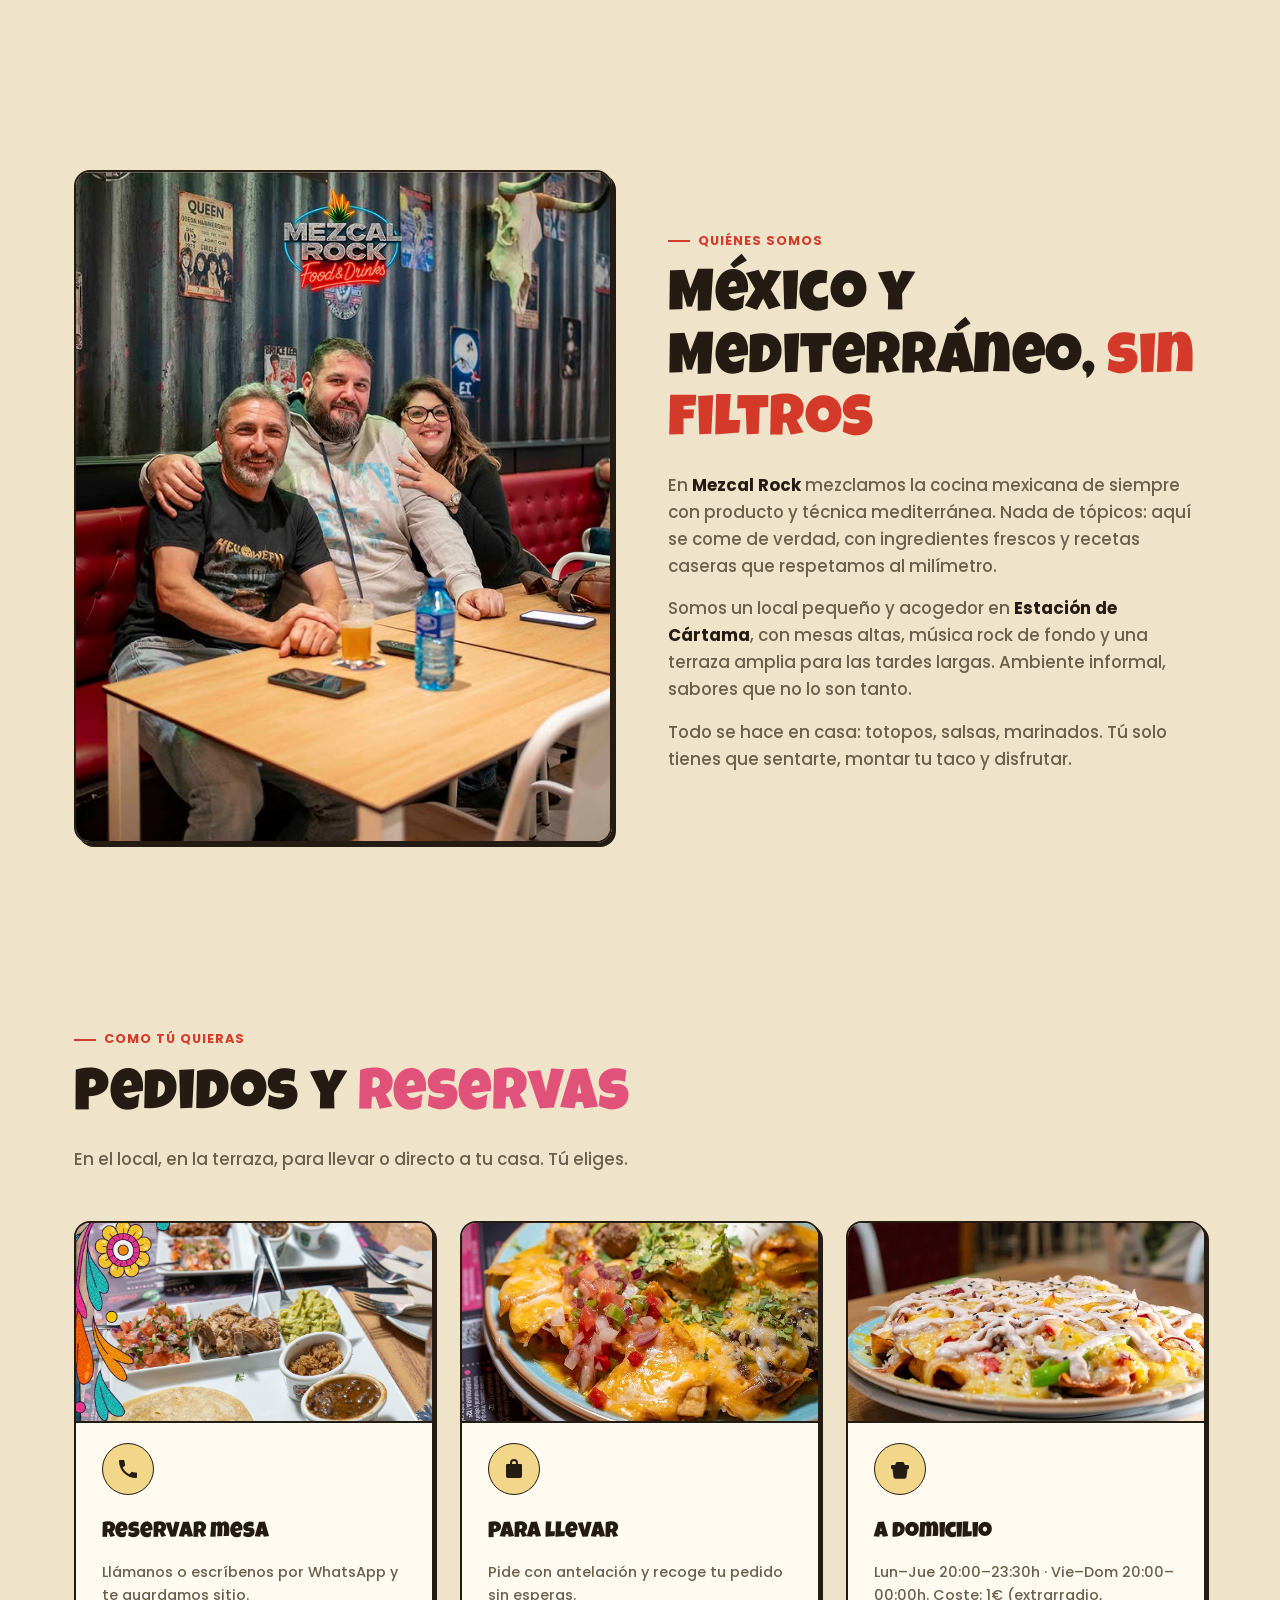
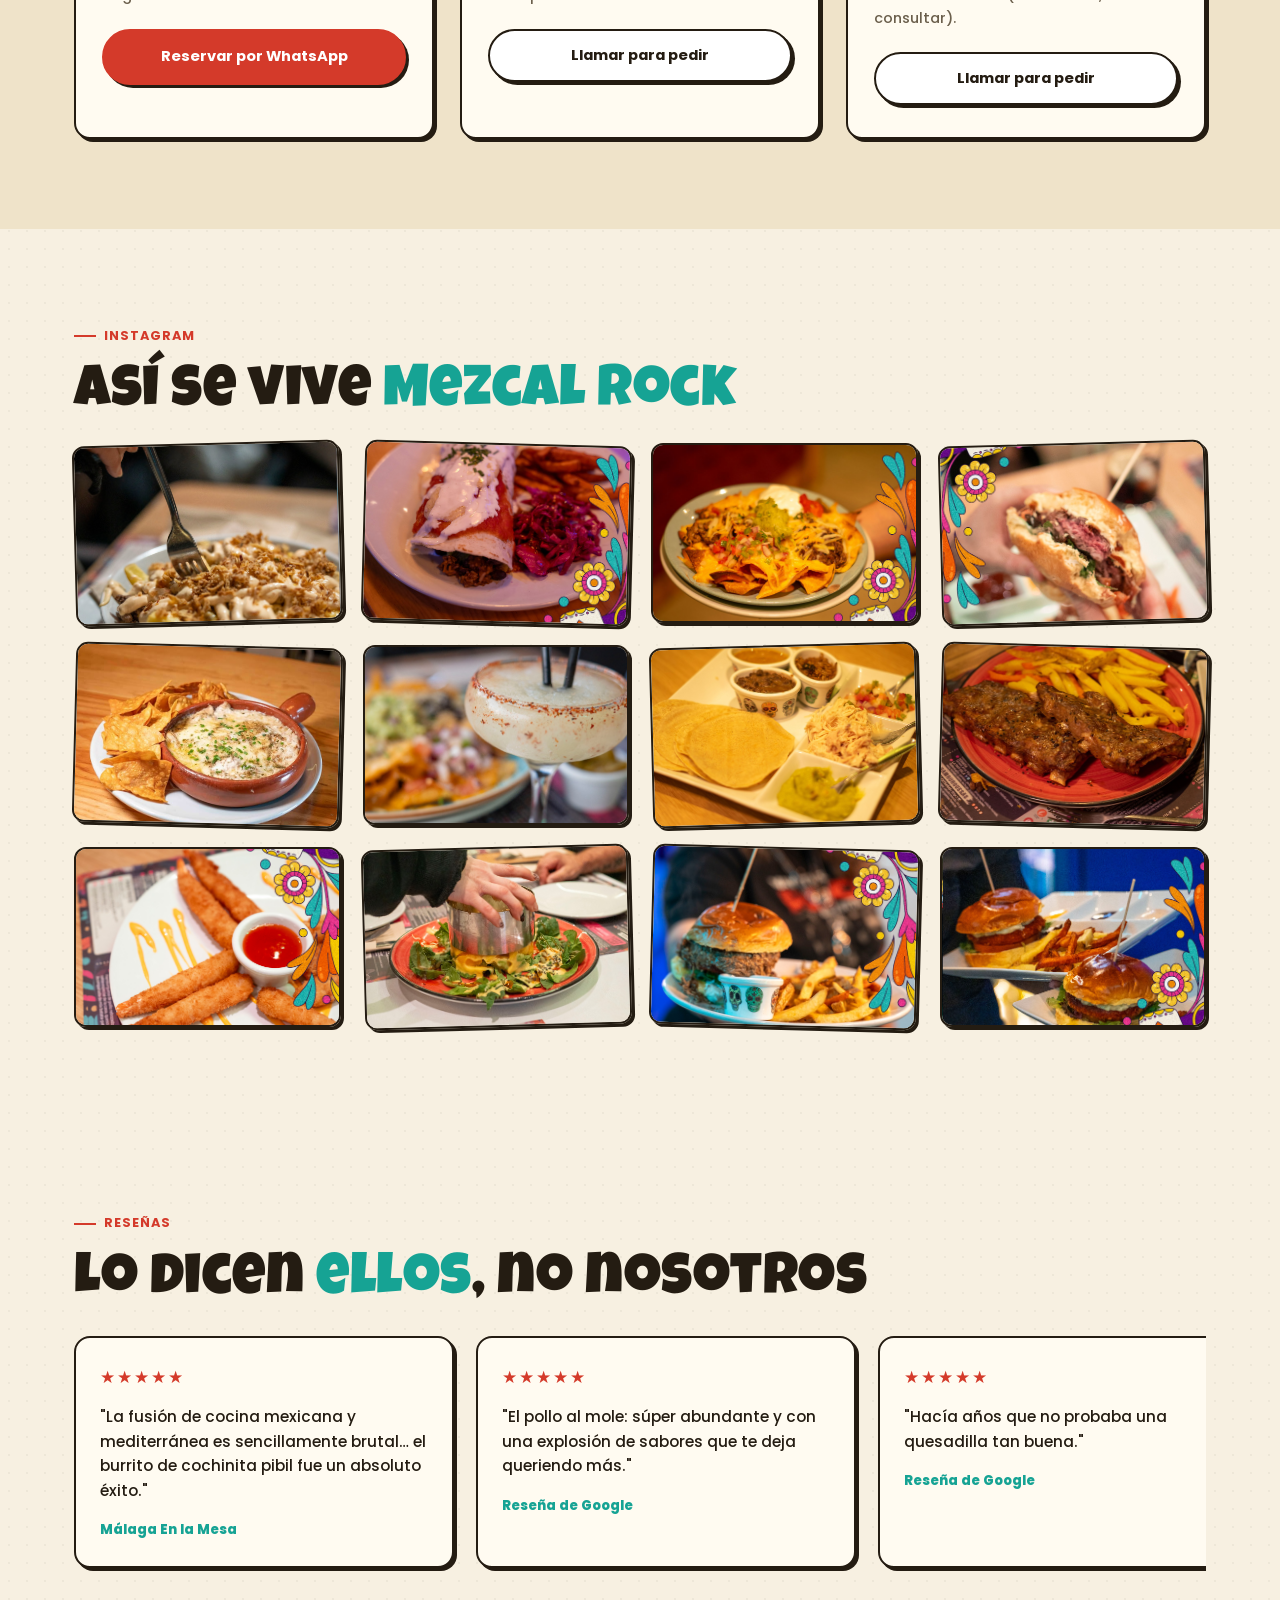
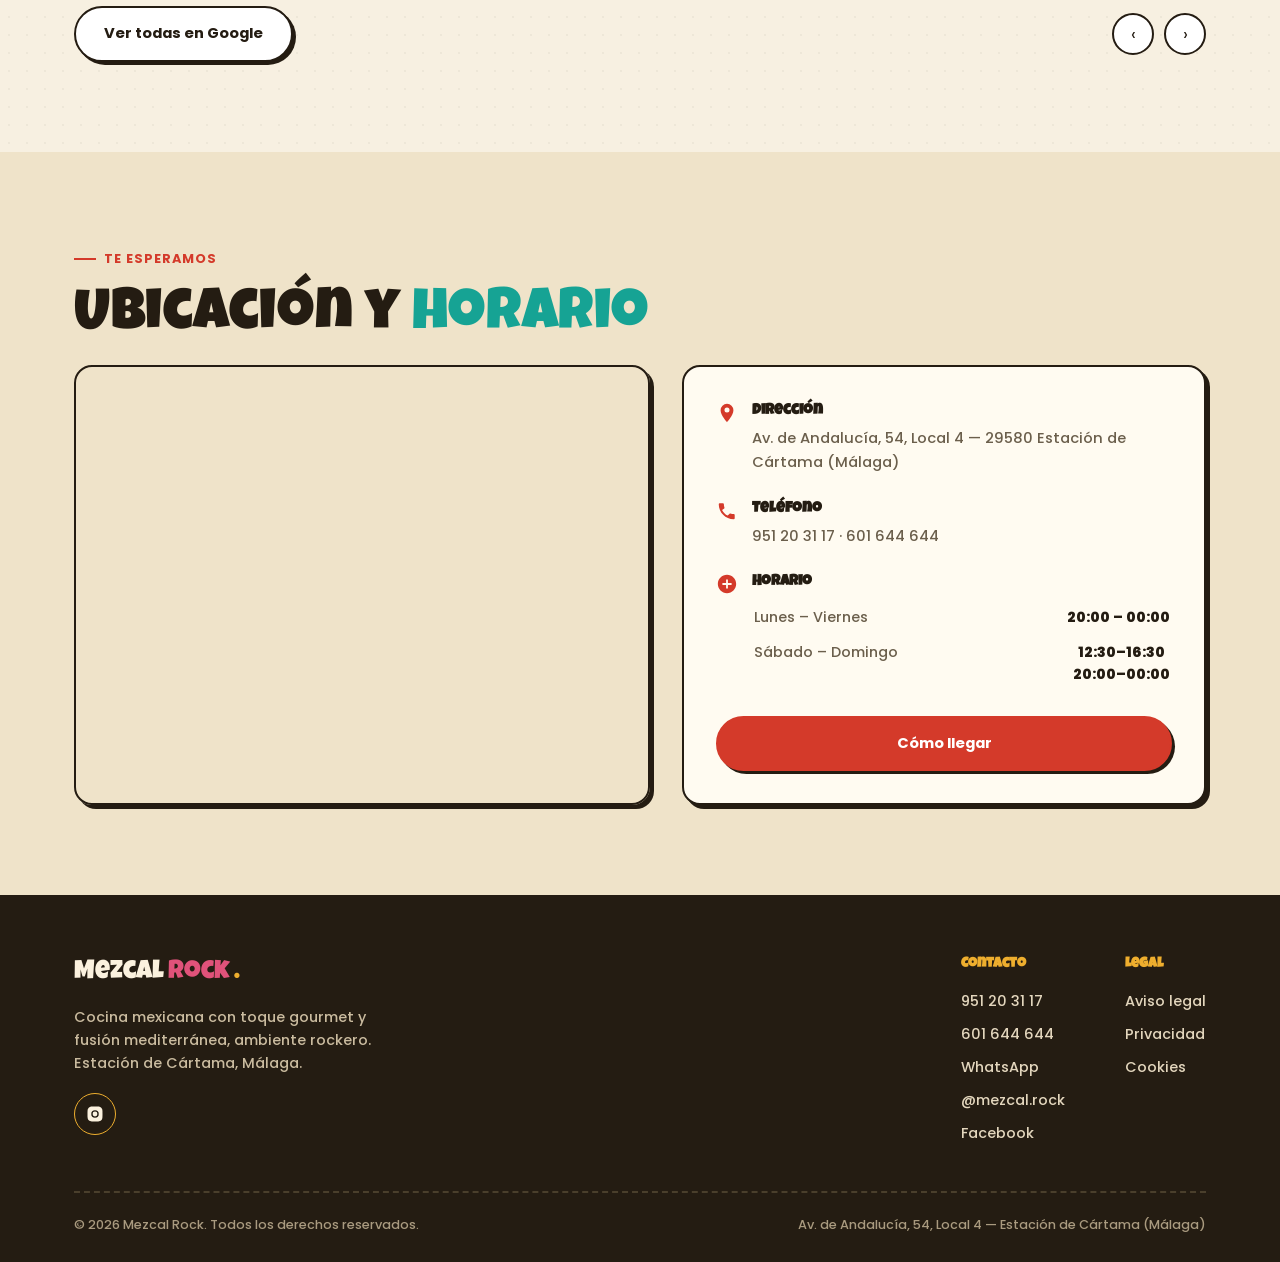
==== commit 77e2b3c5: "Unificar botones de pedido y añadir ventanita con el teléfono "Para llevar" y "A domicilio" ahora mu" ====
--- a/index.html
+++ b/index.html
@@ -464,7 +464,7 @@
         </div>
         <h3>Para llevar</h3>
         <p>Pide con antelación y recoge tu pedido sin esperas.</p>
-        <a href="tel:+34951203117" class="btn btn-white btn-block">Llamar para pedir</a>
+        <button type="button" class="btn btn-white btn-block js-call-modal">Llamar para pedir</button>
       </div>
 
       <div class="order-card">
@@ -474,7 +474,7 @@
         </div>
         <h3>A domicilio</h3>
         <p>Lun–Jue 20:00–23:30h · Vie–Dom 20:00–00:00h. Coste: 1€ (extrarradio, consultar).</p>
-        <a href="https://wa.me/34951203117?text=Hola%2C%20quiero%20hacer%20un%20pedido%20a%20domicilio" class="btn btn-white btn-block" target="_blank" rel="noopener">Pedir por WhatsApp</a>
+        <button type="button" class="btn btn-white btn-block js-call-modal">Llamar para pedir</button>
       </div>
     </div>
   </div>
@@ -648,6 +648,18 @@
   </a>
 </div>
 
+<!-- Ventanita para llamar -->
+<div class="call-modal" id="callModal">
+  <div class="call-modal-box">
+    <button type="button" class="call-modal-close" id="callModalClose" aria-label="Cerrar">✕</button>
+    <span class="call-modal-icon">📞</span>
+    <h3>Llámanos para pedir</h3>
+    <div class="call-modal-number" id="callModalNumber">951 20 31 17</div>
+    <button type="button" class="btn btn-primary btn-block" id="callModalCopy">Copiar número</button>
+    <div class="call-modal-copy-msg" id="callModalMsg"></div>
+  </div>
+</div>
+
 <!-- Cookie banner -->
 <div class="cookie-banner" id="cookieBanner">
   <div class="cookie-inner">
--- a/css/style.css
+++ b/css/style.css
@@ -123,6 +123,71 @@
 .btn-white{background:#fff;color:var(--ink);}
 .btn-block{width:100%;}
 
+/* ---------- Ventanita para llamar ---------- */
+.call-modal{
+  display:none;
+  position:fixed;
+  inset:0;
+  z-index:210;
+  background:rgba(36,28,18,.55);
+  align-items:center;
+  justify-content:center;
+  padding:20px;
+}
+.call-modal.show{display:flex;}
+.call-modal-box{
+  position:relative;
+  background:var(--card);
+  border:var(--border);
+  border-radius:20px;
+  box-shadow:var(--shadow);
+  padding:40px 32px 32px;
+  max-width:340px;
+  width:100%;
+  text-align:center;
+}
+.call-modal-close{
+  position:absolute;
+  top:14px; right:14px;
+  width:32px;height:32px;
+  border-radius:50%;
+  border:2px solid var(--ink);
+  background:#fff;
+  color:var(--ink);
+  font-size:.9rem;
+  font-weight:700;
+  cursor:pointer;
+  display:flex;
+  align-items:center;
+  justify-content:center;
+}
+.call-modal-icon{font-size:2.4rem;display:block;margin-bottom:10px;}
+.call-modal-box h3{
+  font-family:var(--font-display);
+  font-weight:400;
+  font-size:1.5rem;
+  color:var(--ink);
+  margin-bottom:18px;
+}
+.call-modal-number{
+  font-family:var(--font-display);
+  font-size:2rem;
+  letter-spacing:.02em;
+  color:var(--red);
+  background:var(--paper-alt);
+  border:2px dashed var(--ink);
+  border-radius:14px;
+  padding:14px 10px;
+  margin-bottom:20px;
+}
+.call-modal-copy-msg{
+  font-size:.82rem;
+  font-weight:700;
+  color:var(--teal);
+  margin-top:10px;
+  min-height:1.2em;
+}
+
 /* ---------- Cookie banner ---------- */
 .cookie-banner{
   position:fixed;
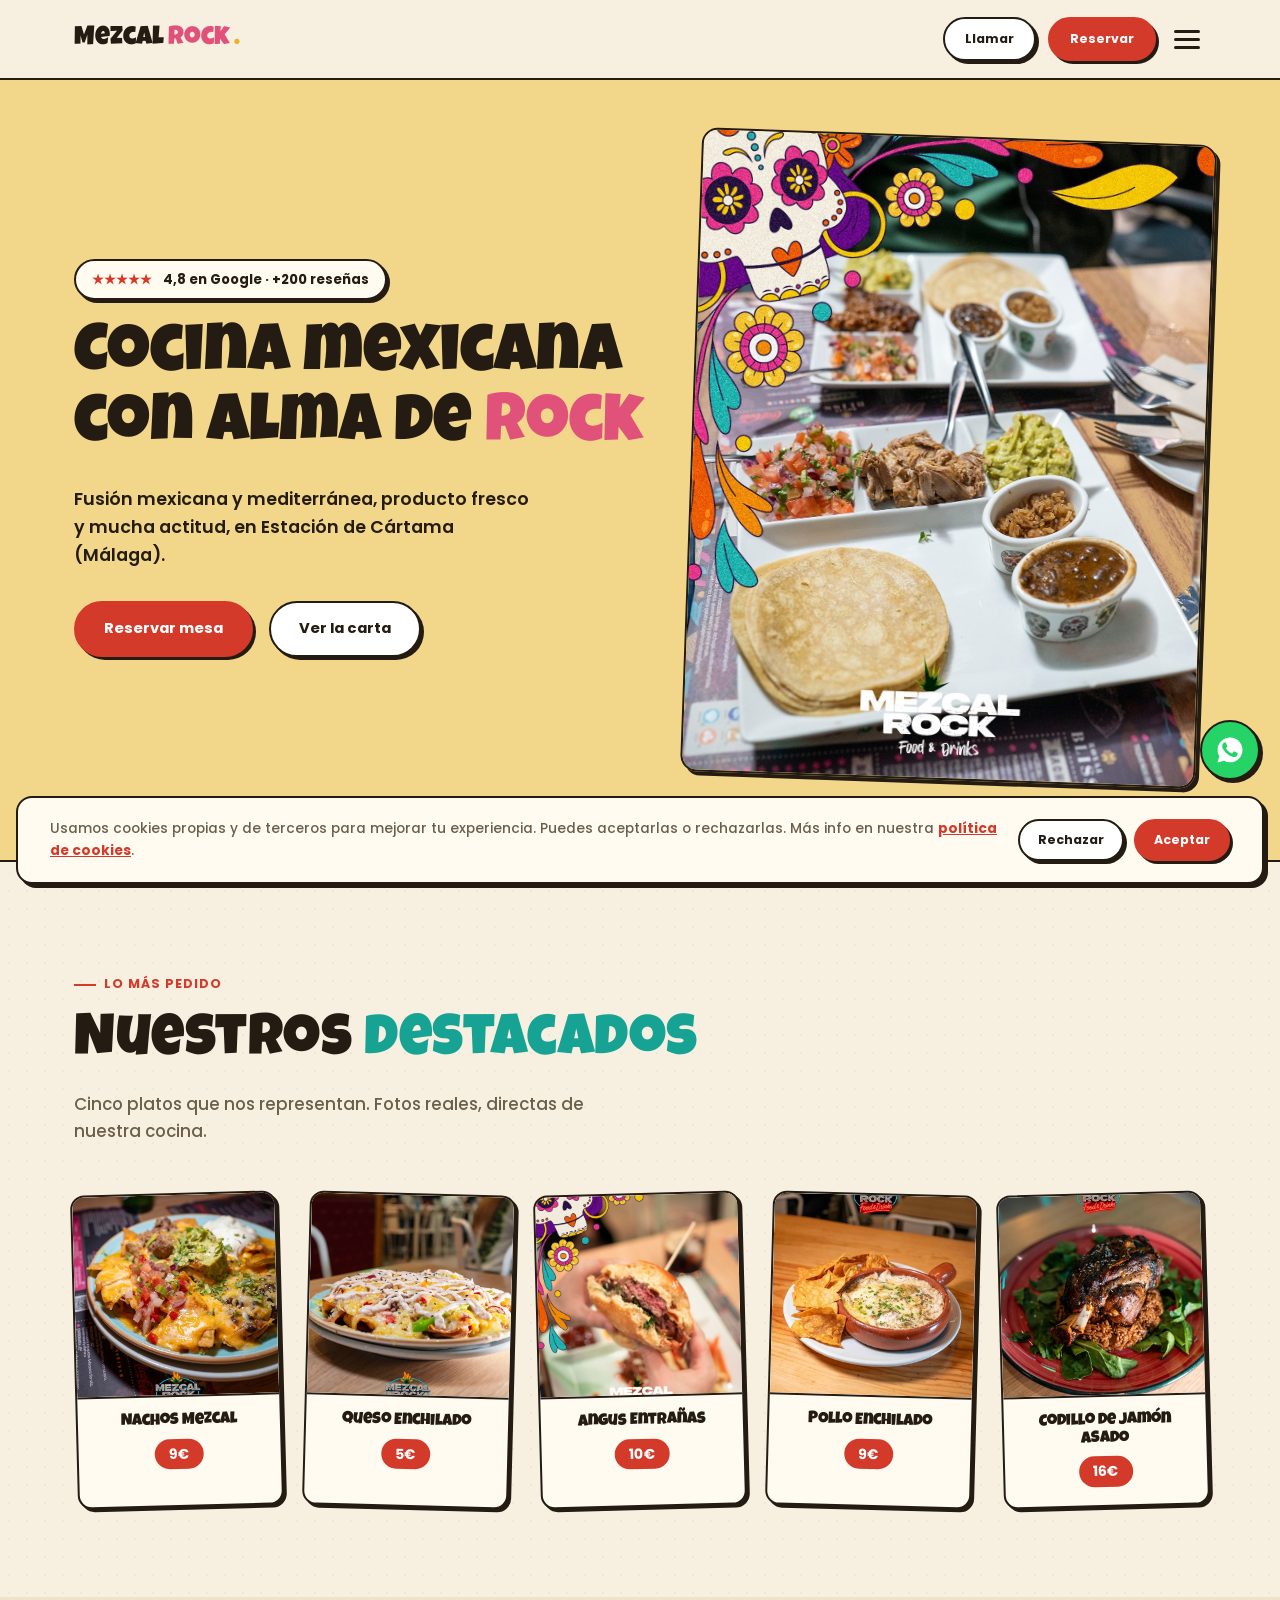
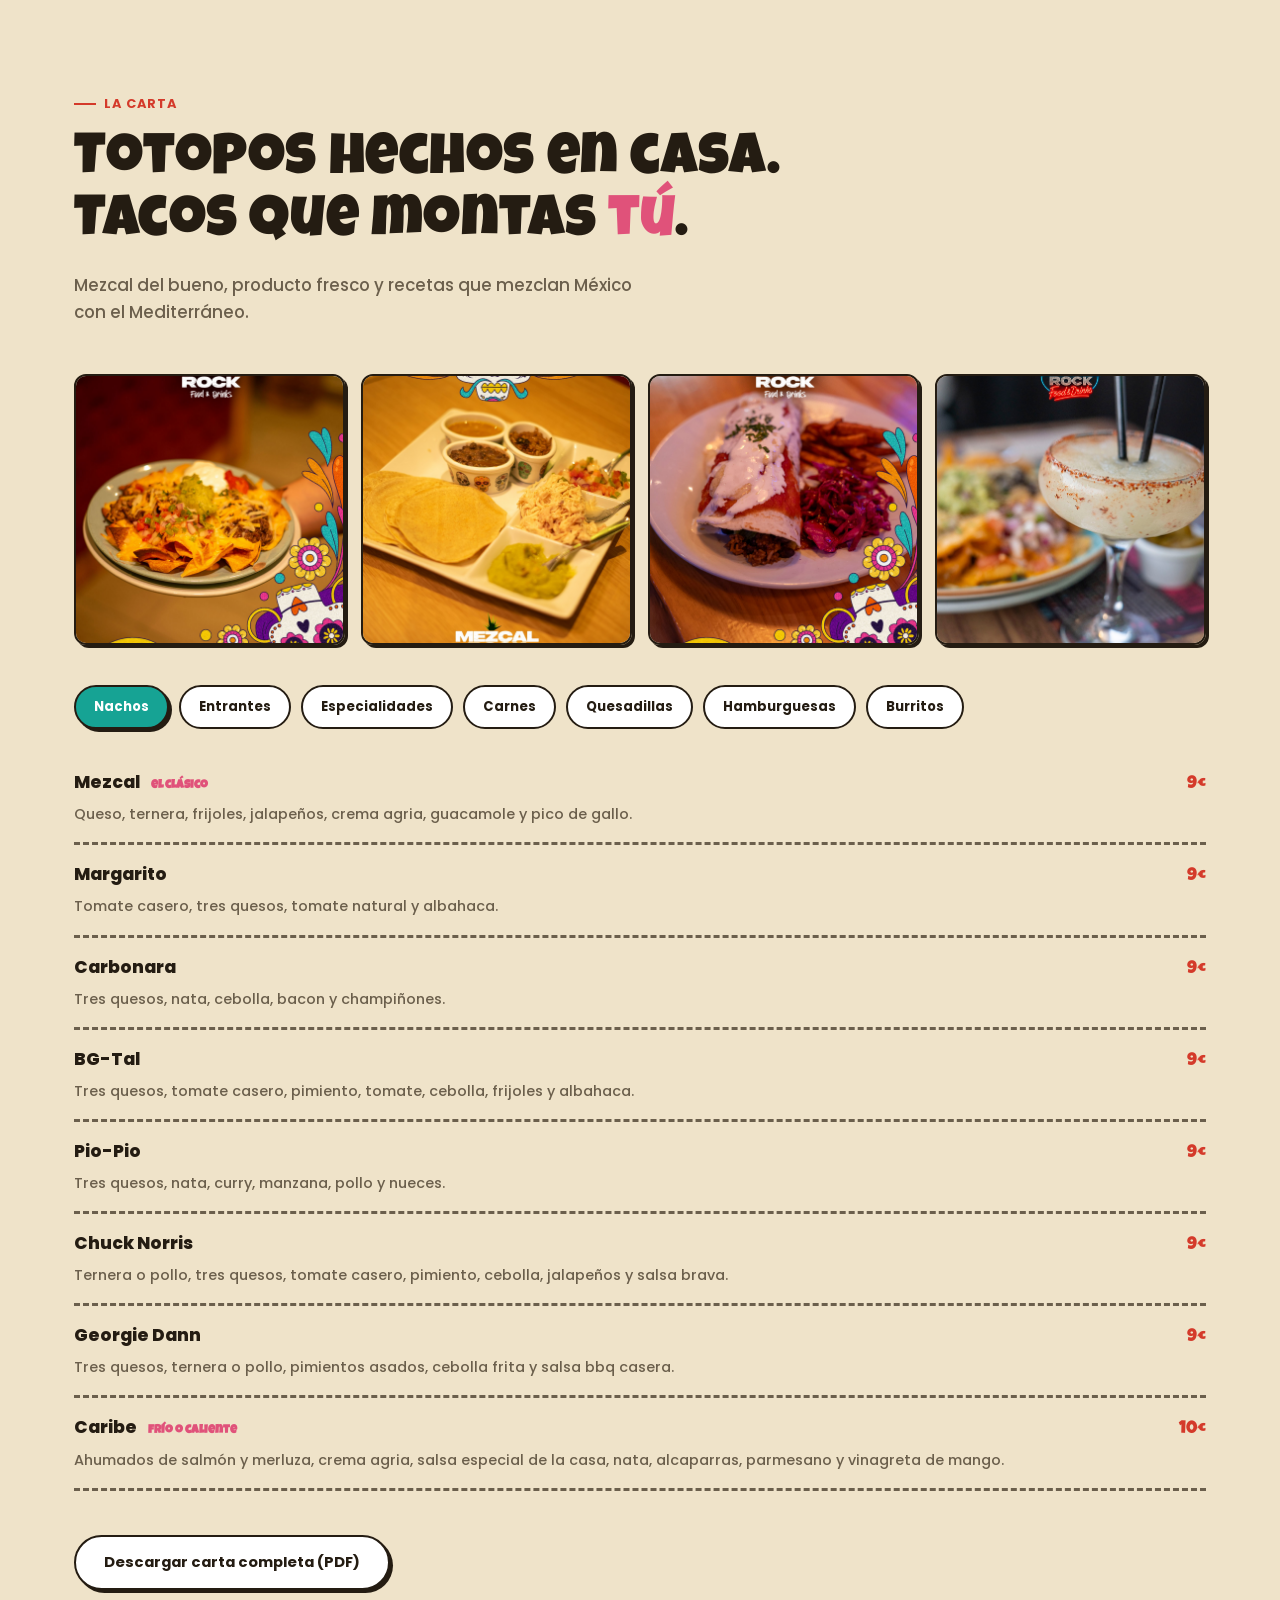
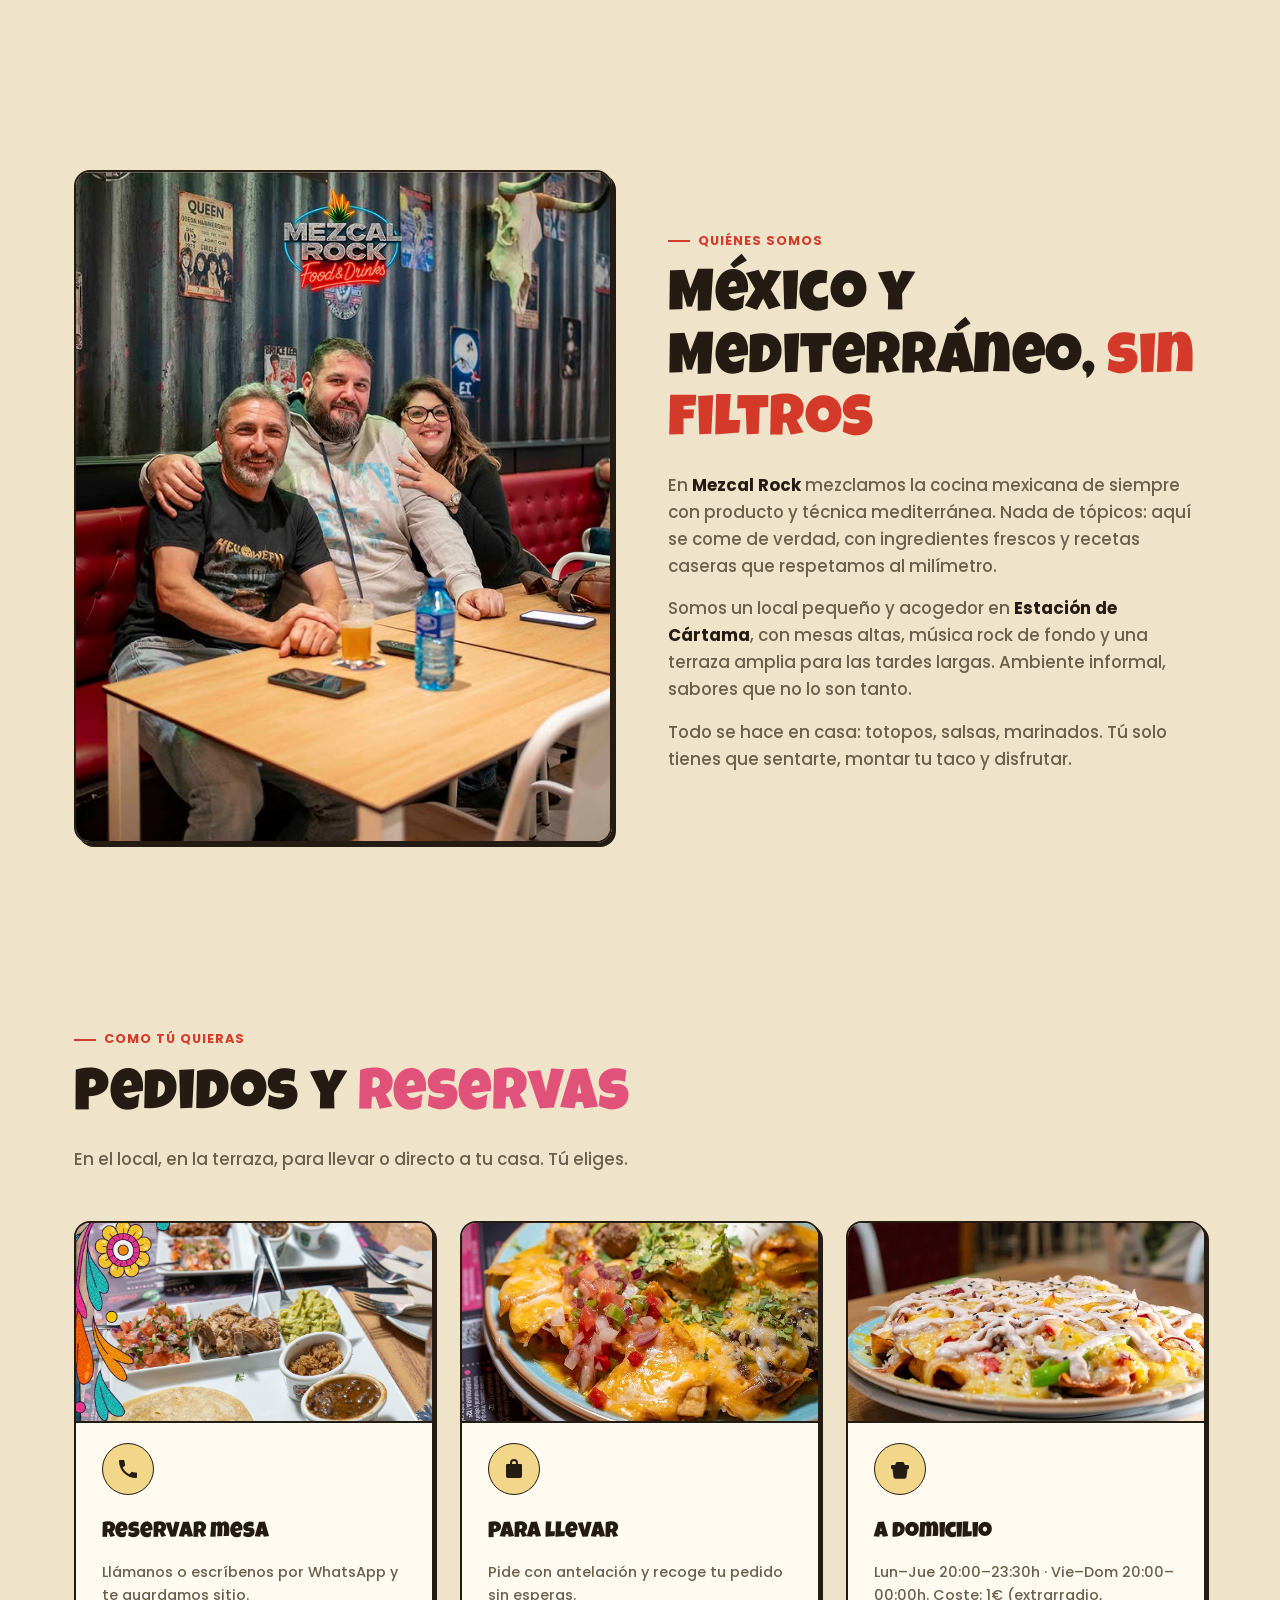
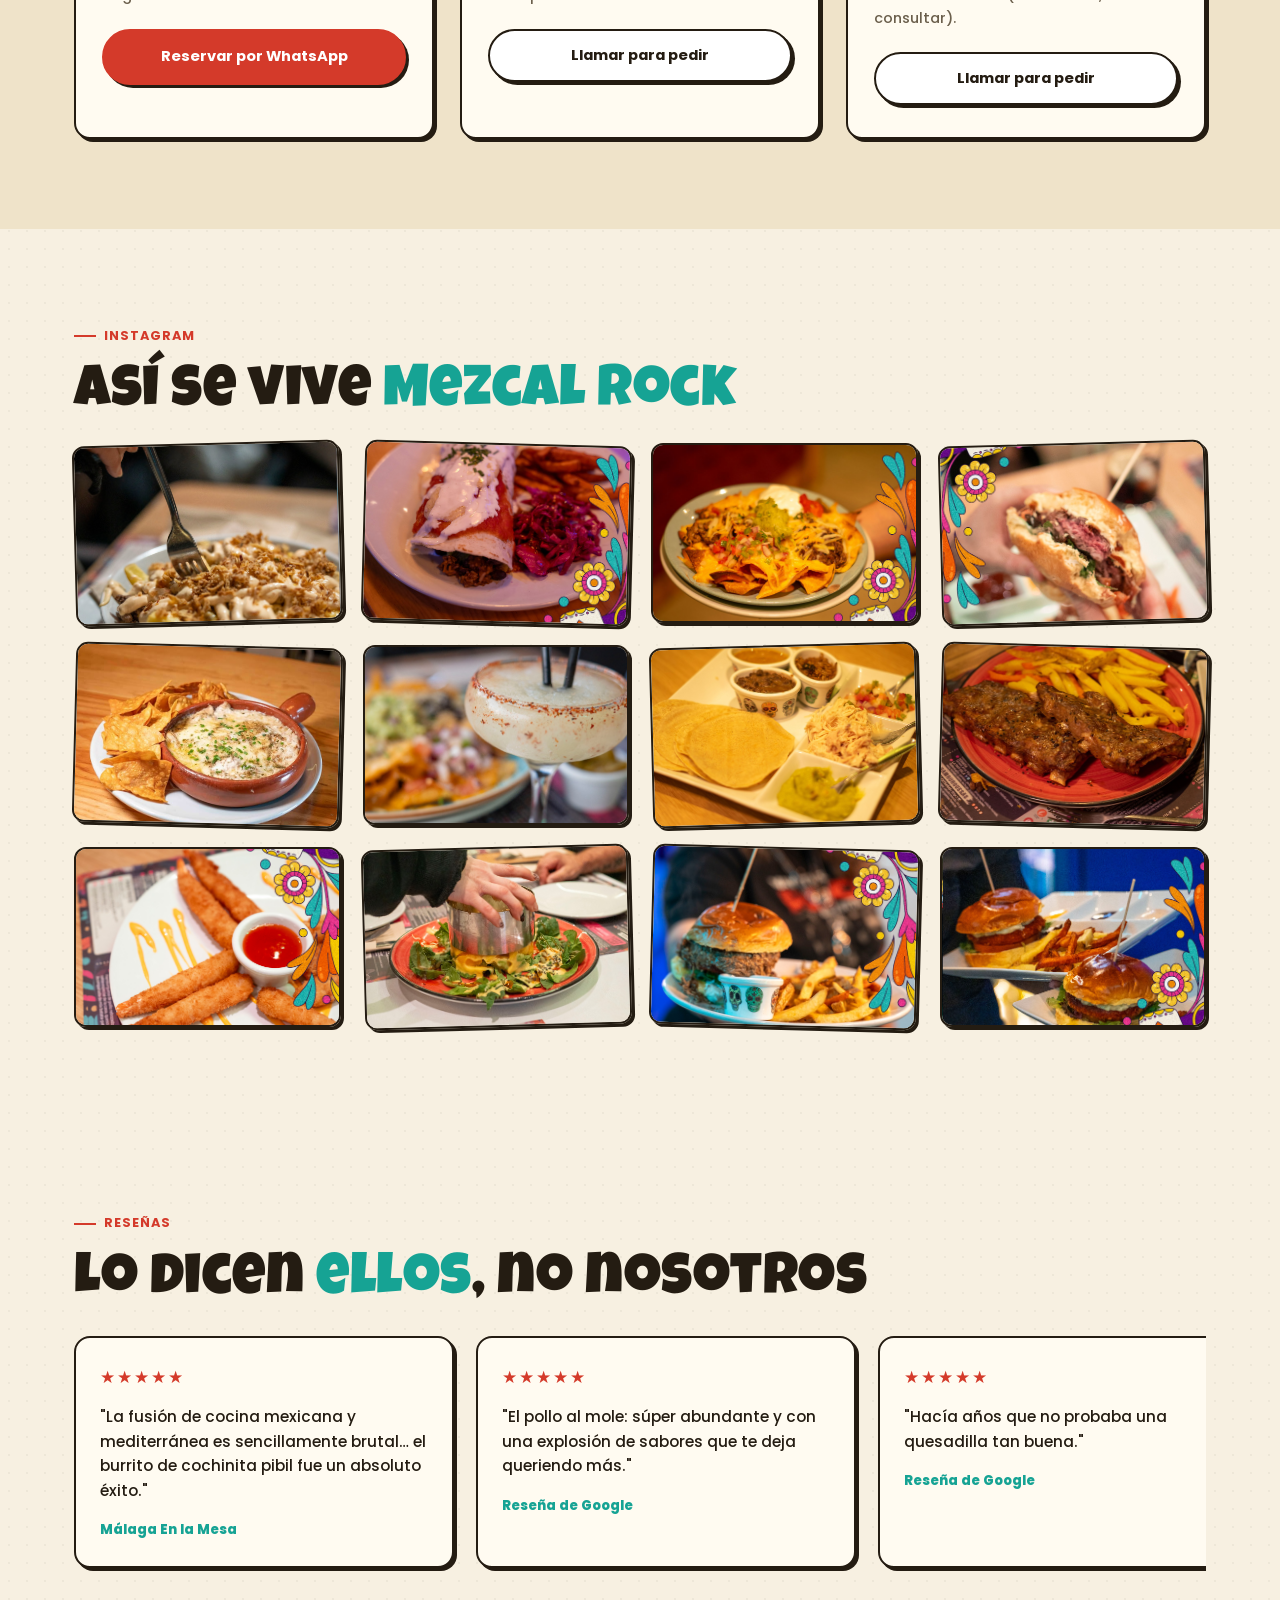
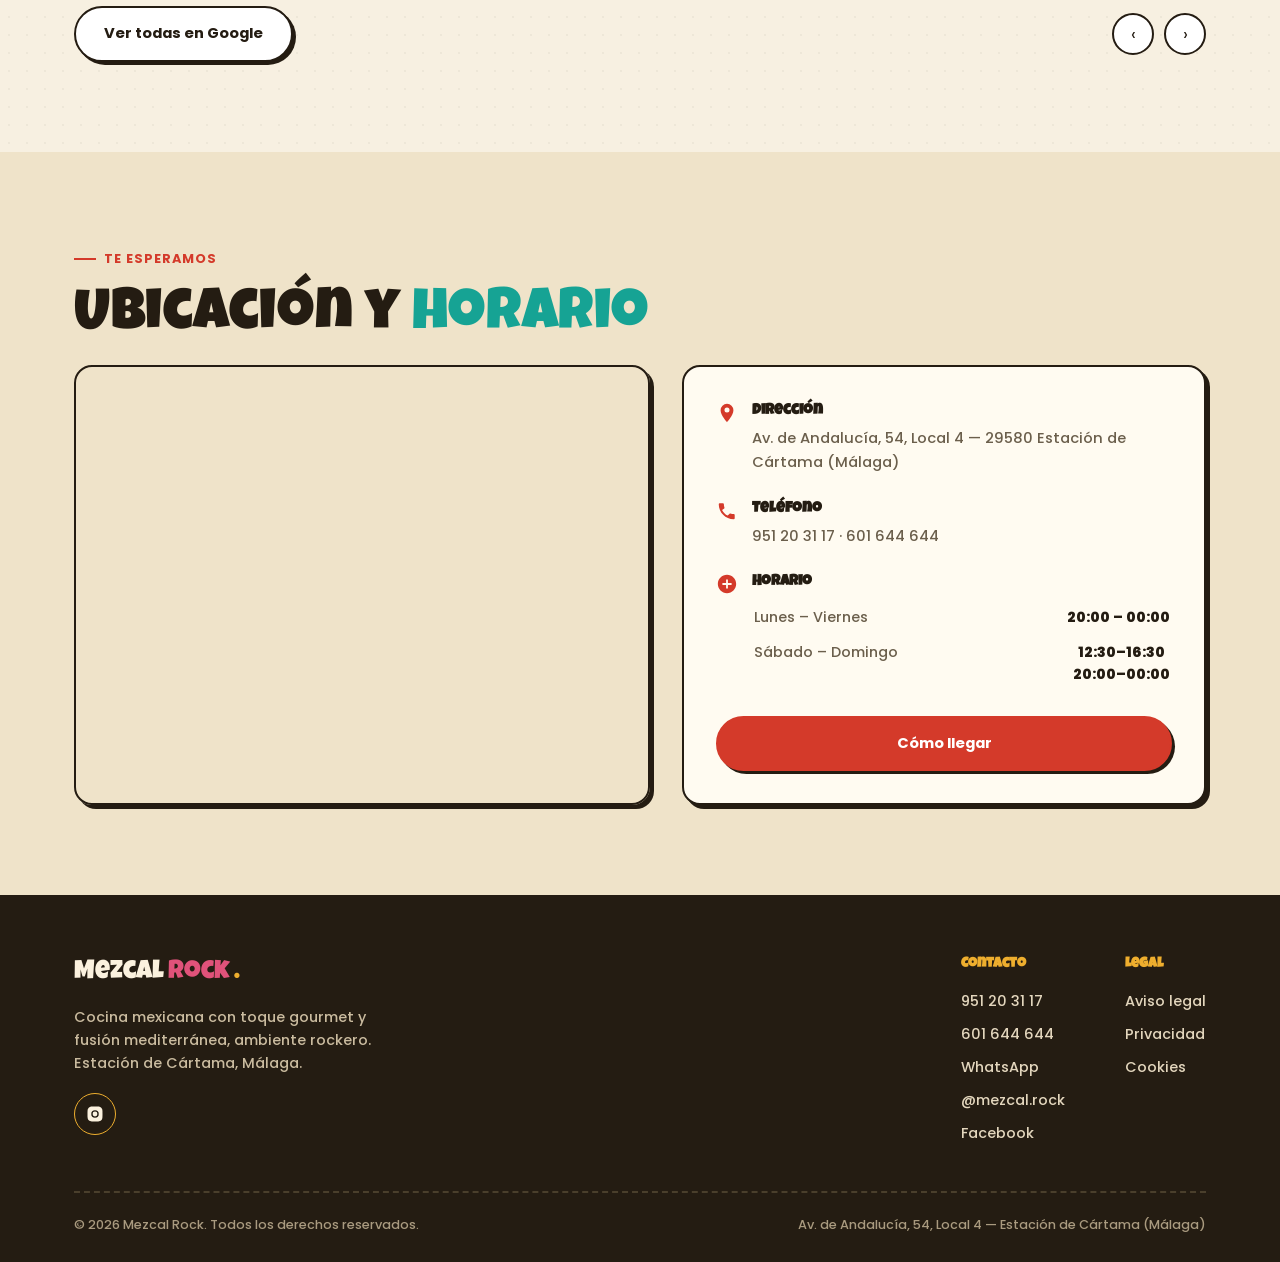
==== commit ba64c8ed: "Quitar el sello "100% CASERO" de la foto del hero" ====
--- a/index.html
+++ b/index.html
@@ -2,7 +2,7 @@
 <html lang="es">
 <head>
 <meta charset="UTF-8">
-<meta name="viewport" content="width=device-width, initial-scale=1.0, viewport-fit=cover">
+<meta name="viewport" content="width=device-width, initial-scale=1.0, maximum-scale=1.0, user-scalable=no, viewport-fit=cover">
 <title>Mezcal Rock — Restaurante Mexicano en Cártama (Málaga)</title>
 <meta name="description" content="Restaurante mexicano en Cártama / Estación de Cártama (Málaga). Cocina mexicana con toque gourmet y fusión mediterránea, ambiente rockero. Tacos, burritos, mole y cócteles de mezcal. Terraza, para llevar y a domicilio.">
 <meta name="robots" content="index, follow">
@@ -106,7 +106,6 @@
     </div>
     <div class="hero-photo">
       <img src="assets/taco-platter-cerdo.jpg" alt="Tabla de tacos de cerdo Mezcal Rock" loading="eager">
-      <div class="hero-stamp">100% casero</div>
     </div>
   </div>
 </section>
@@ -631,22 +630,10 @@
   </div>
 </footer>
 
-<!-- WhatsApp flotante (escritorio) -->
+<!-- WhatsApp flotante -->
 <a href="https://wa.me/34951203117?text=Hola%2C%20quiero%20hacer%20una%20reserva" class="wa-float" target="_blank" rel="noopener" aria-label="Escríbenos por WhatsApp">
   <svg viewBox="0 0 24 24"><path d="M12.04 2c-5.5 0-9.96 4.46-9.96 9.96 0 1.76.46 3.48 1.34 5L2 22l5.2-1.36a9.9 9.9 0 0 0 4.83 1.23h.01c5.5 0 9.96-4.46 9.96-9.96S17.54 2 12.04 2zm5.86 14.2c-.25.7-1.45 1.34-2 1.42-.55.09-1.16.13-3.68-.9-3.09-1.27-5.06-4.42-5.21-4.63-.15-.2-1.25-1.66-1.25-3.17 0-1.5.79-2.24 1.07-2.54.28-.3.6-.38.8-.38h.58c.19 0 .43-.03.66.5.25.6.85 2.07.92 2.22.07.15.12.33.02.53-.1.2-.15.33-.3.5-.15.18-.32.4-.45.53-.15.15-.31.31-.13.61.18.3.8 1.33 1.73 2.15 1.19 1.06 2.19 1.4 2.5 1.55.31.15.49.13.67-.08.18-.2.77-.9.98-1.2.2-.3.4-.25.68-.15.28.1 1.76.83 2.06.98.3.15.5.23.58.35.07.13.07.75-.18 1.44z"/></svg>
 </a>
-
-<!-- Barra fija de reserva (solo móvil) -->
-<div class="mobile-cta-bar">
-  <a href="tel:+34951203117" class="mcb-btn mcb-call">
-    <svg viewBox="0 0 24 24"><path d="M6.6 10.8c1.4 2.7 3.5 4.9 6.2 6.2l2-2c.3-.3.7-.4 1-.2 1.1.4 2.3.6 3.6.6.6 0 1 .4 1 1V20c0 .6-.4 1-1 1C10.4 21 3 13.6 3 4.6c0-.6.4-1 1-1h3.6c.6 0 1 .4 1 1 0 1.3.2 2.5.6 3.6.1.4 0 .8-.2 1z"/></svg>
-    Llamar
-  </a>
-  <a href="https://wa.me/34951203117?text=Hola%2C%20quiero%20reservar%20mesa" target="_blank" rel="noopener" class="mcb-btn mcb-wa">
-    <svg viewBox="0 0 24 24"><path d="M12.04 2c-5.5 0-9.96 4.46-9.96 9.96 0 1.76.46 3.48 1.34 5L2 22l5.2-1.36a9.9 9.9 0 0 0 4.83 1.23h.01c5.5 0 9.96-4.46 9.96-9.96S17.54 2 12.04 2zm5.86 14.2c-.25.7-1.45 1.34-2 1.42-.55.09-1.16.13-3.68-.9-3.09-1.27-5.06-4.42-5.21-4.63-.15-.2-1.25-1.66-1.25-3.17 0-1.5.79-2.24 1.07-2.54.28-.3.6-.38.8-.38h.58c.19 0 .43-.03.66.5.25.6.85 2.07.92 2.22.07.15.12.33.02.53-.1.2-.15.33-.3.5-.15.18-.32.4-.45.53-.15.15-.31.31-.13.61.18.3.8 1.33 1.73 2.15 1.19 1.06 2.19 1.4 2.5 1.55.31.15.49.13.67-.08.18-.2.77-.9.98-1.2.2-.3.4-.25.68-.15.28.1 1.76.83 2.06.98.3.15.5.23.58.35.07.13.07.75-.18 1.44z"/></svg>
-    Reservar por WhatsApp
-  </a>
-</div>
 
 <!-- Ventanita para llamar -->
 <div class="call-modal" id="callModal">
--- a/css/style.css
+++ b/css/style.css
@@ -19,7 +19,6 @@
   --border:2px solid var(--ink);
   --shadow:4px 4px 0 var(--ink);
   --shadow-sm:3px 3px 0 var(--ink);
-  --mobile-bar-h:68px;
 }
 
 *,*::before,*::after{box-sizing:border-box;margin:0;padding:0;}
@@ -316,24 +315,6 @@
   transform:rotate(2deg);
 }
 .hero-photo img{width:100%;height:100%;object-fit:cover;}
-.hero-stamp{
-  position:absolute;
-  bottom:16px; left:16px;
-  background:var(--card);
-  border:var(--border);
-  border-radius:999px;
-  display:flex;
-  align-items:center;
-  gap:6px;
-  font-family:var(--font-body);
-  font-weight:700;
-  font-size:.78rem;
-  letter-spacing:.03em;
-  text-transform:uppercase;
-  color:var(--ink);
-  box-shadow:var(--shadow-sm);
-  padding:8px 16px;
-}
 
 .hero-badge{
   display:inline-flex;
@@ -388,22 +369,6 @@
 }
 .wa-float:hover{transform:scale(1.06);}
 .wa-float svg{width:30px;height:30px;fill:#fff;}
-
-/* ---------- Barra fija móvil ---------- */
-.mobile-cta-bar{display:none;}
-.mcb-btn{
-  flex:1;
-  display:flex;
-  align-items:center;
-  justify-content:center;
-  gap:8px;
-  font-family:var(--font-body);
-  font-weight:700;
-  font-size:.92rem;
-}
-.mcb-btn svg{width:18px;height:18px;fill:currentColor;flex:0 0 18px;}
-.mcb-call{background:var(--card);color:var(--ink);}
-.mcb-wa{background:var(--red);color:#fff;}
 
 /* ---------- Destacados ---------- */
 .destacados-grid{
@@ -729,18 +694,6 @@
   .nav-cta .btn-white{display:none;}
   .nav-cta{gap:10px;}
 
-  body{padding-bottom:var(--mobile-bar-h);}
-  .wa-float{display:none;}
-  .mobile-cta-bar{
-    display:flex;
-    position:fixed;
-    left:0;right:0;bottom:0;
-    z-index:180;
-    border-top:var(--border);
-    padding-bottom:env(safe-area-inset-bottom,0);
-  }
-  .cookie-banner{bottom:calc(var(--mobile-bar-h) + 12px);}
-
   section{padding:52px 0;}
   .hero{padding:calc(var(--header-h) + 24px) 0 36px;}
   .hero-photo{max-width:300px;margin:0 auto 4px;transform:rotate(1.5deg);}
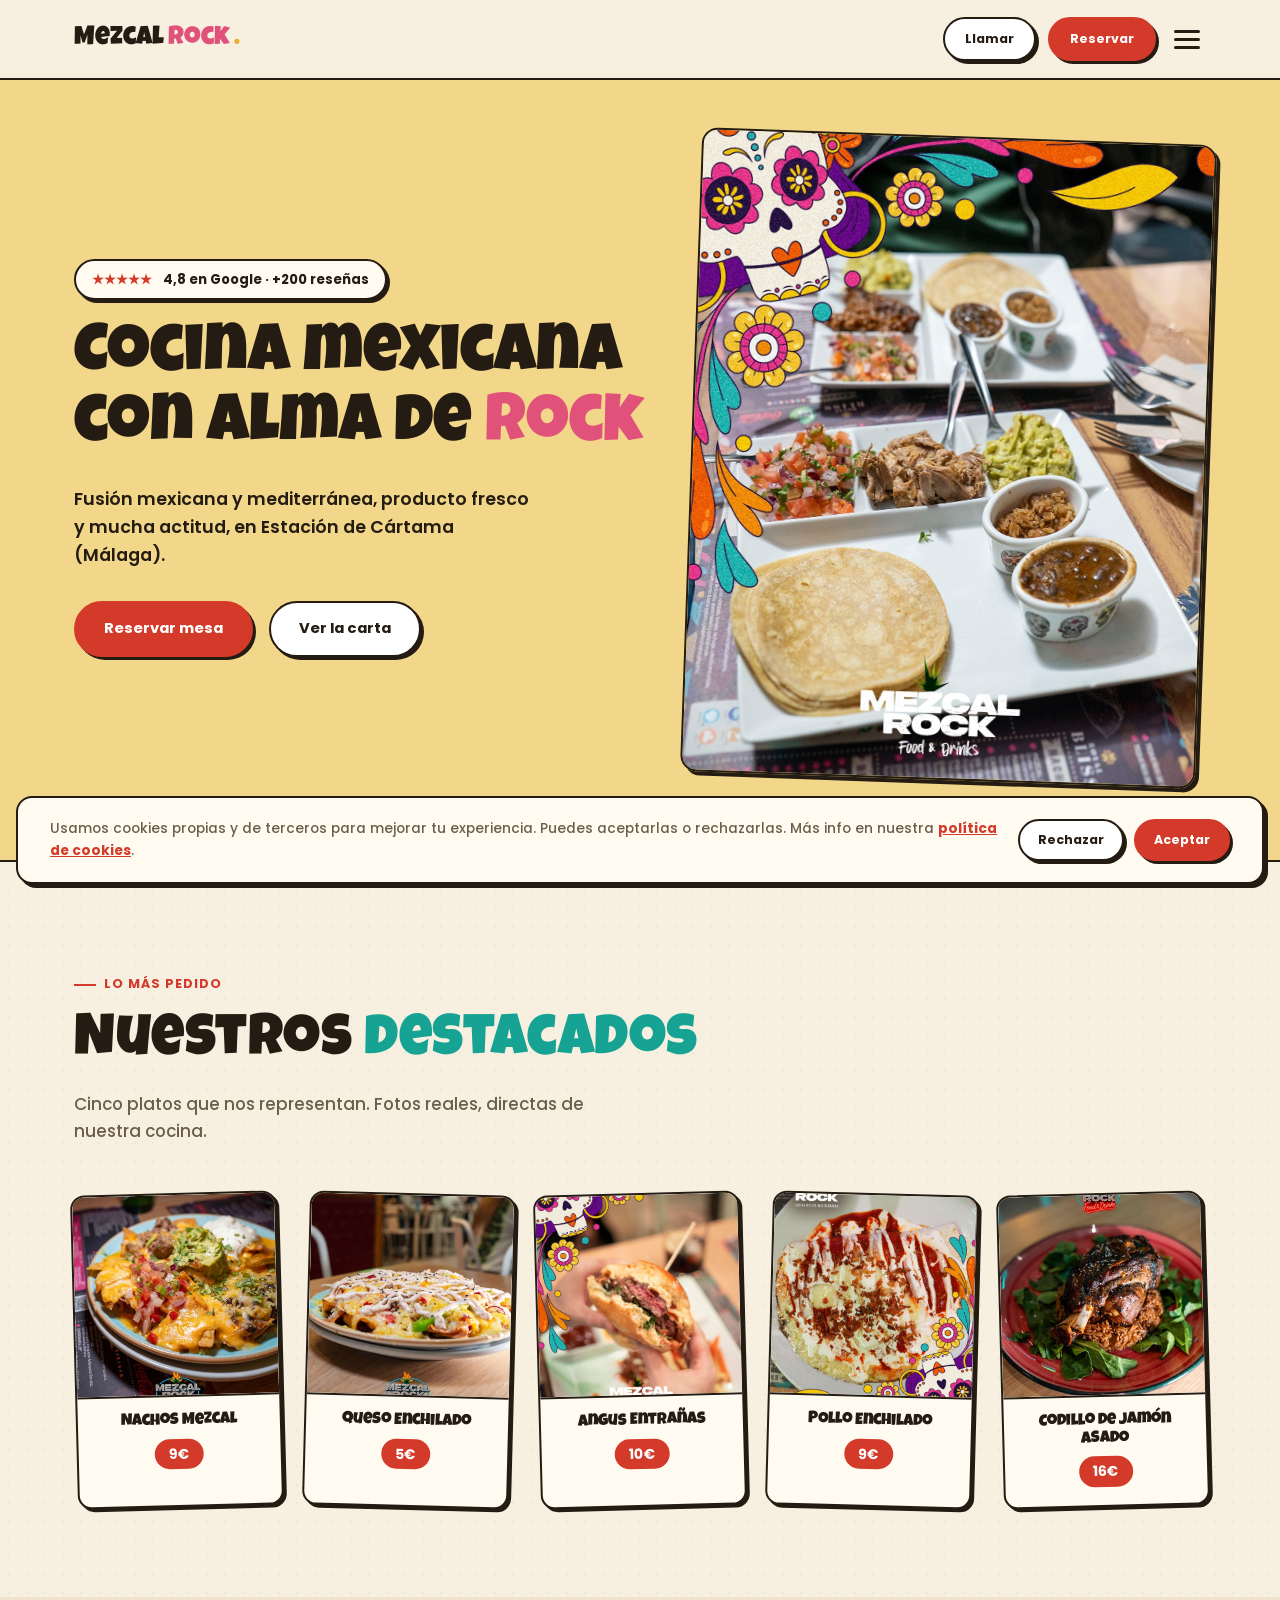
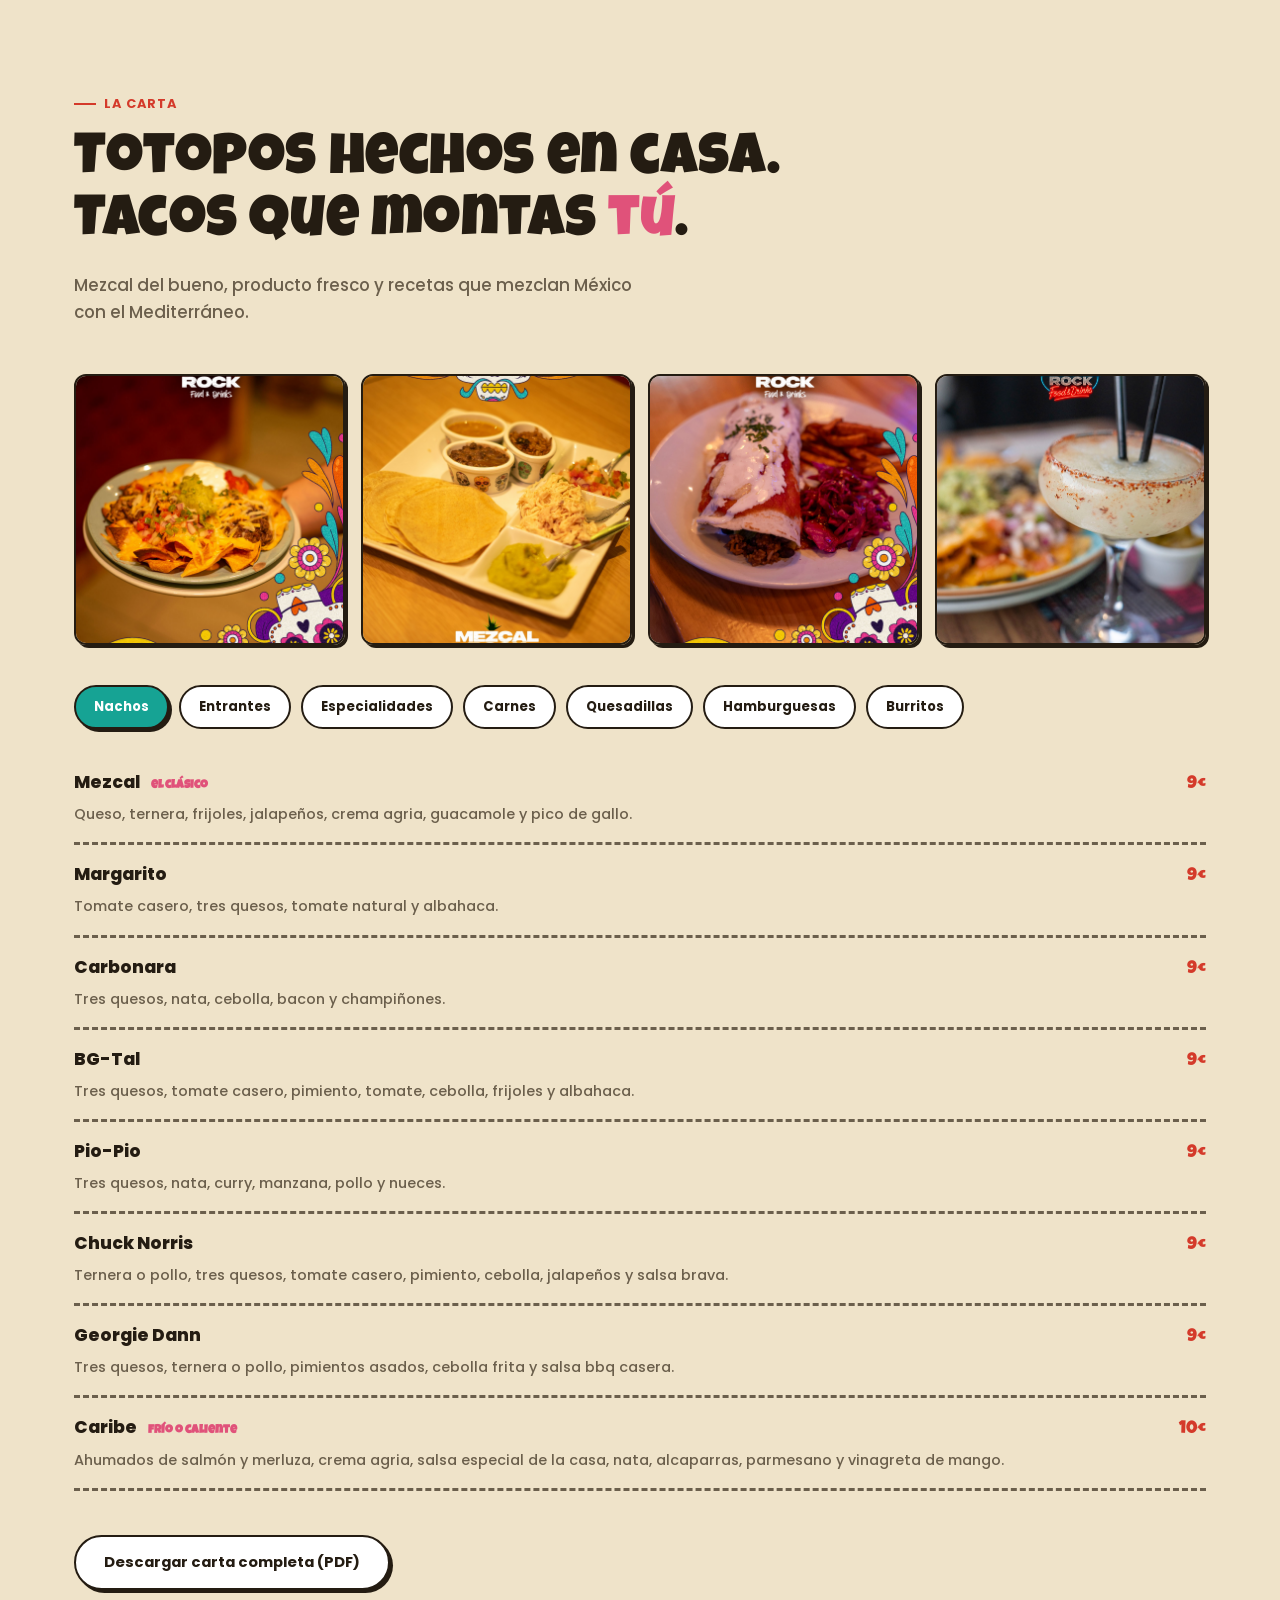
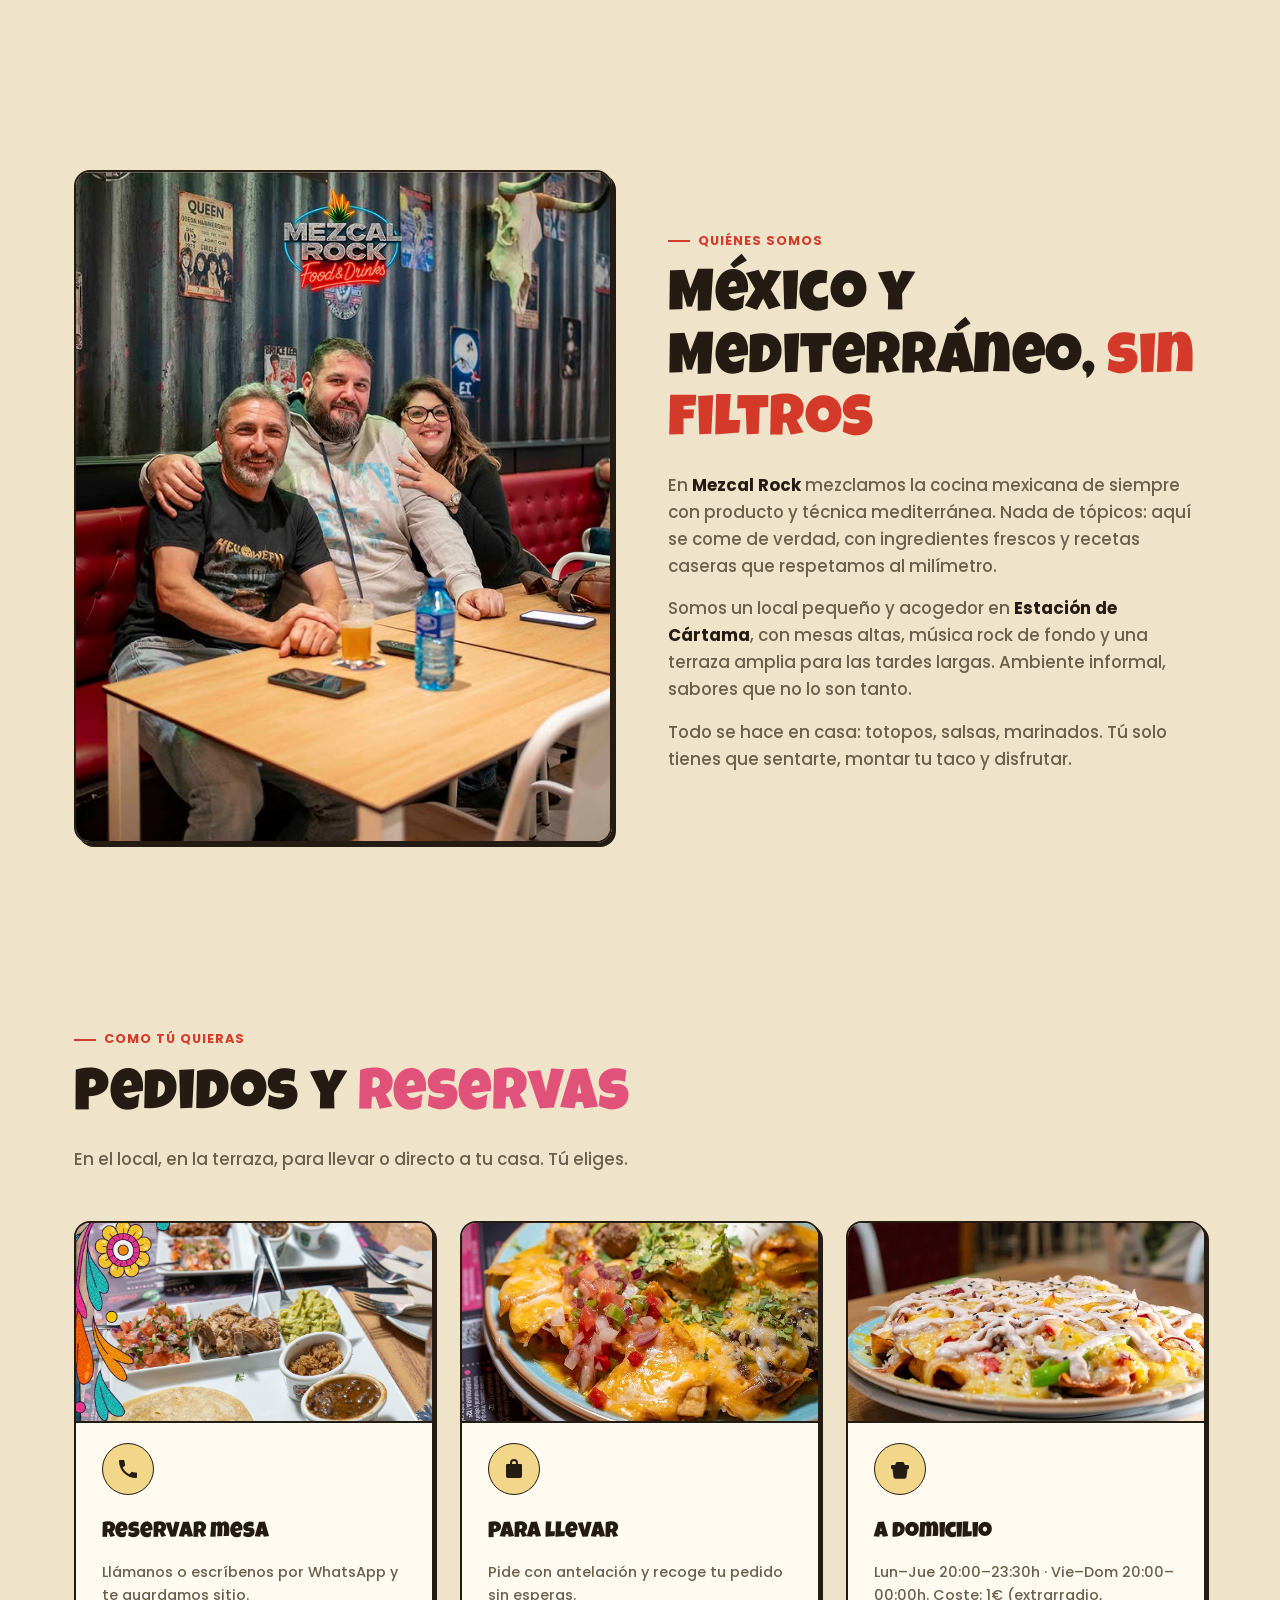
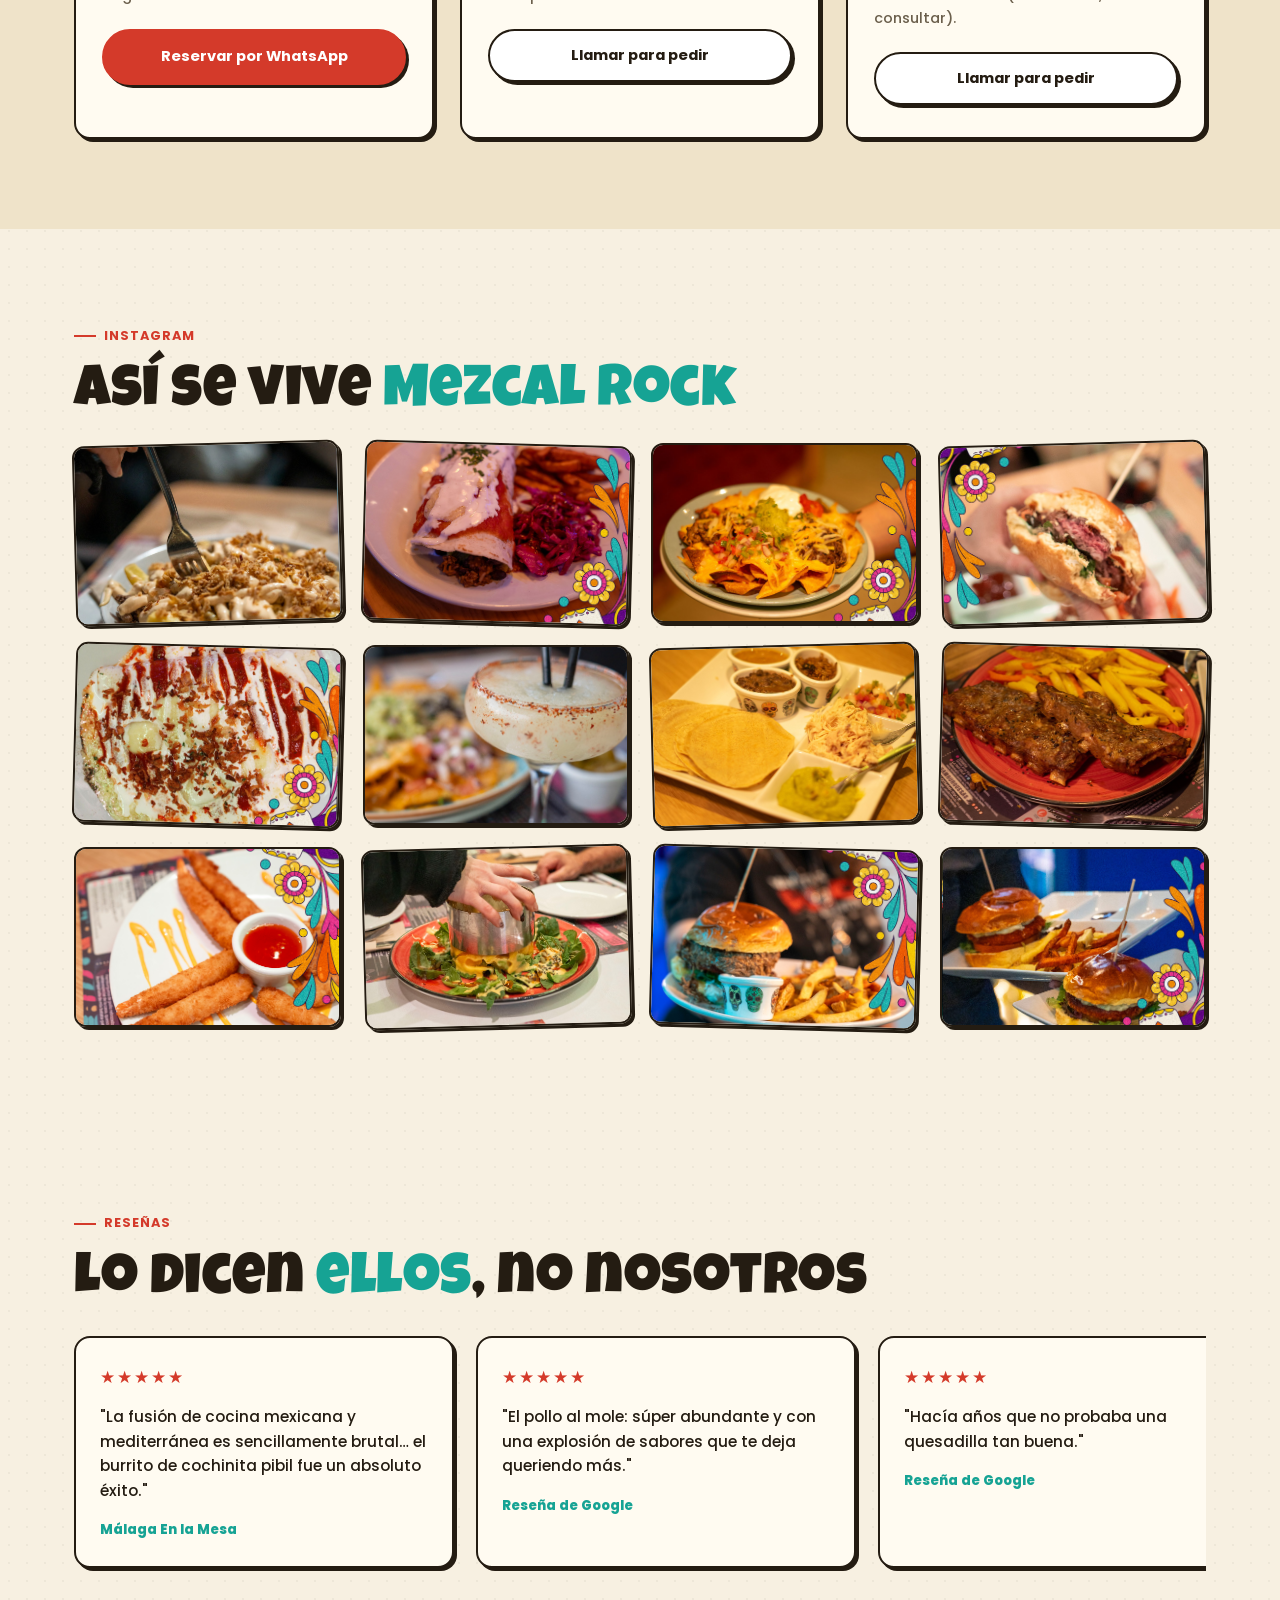
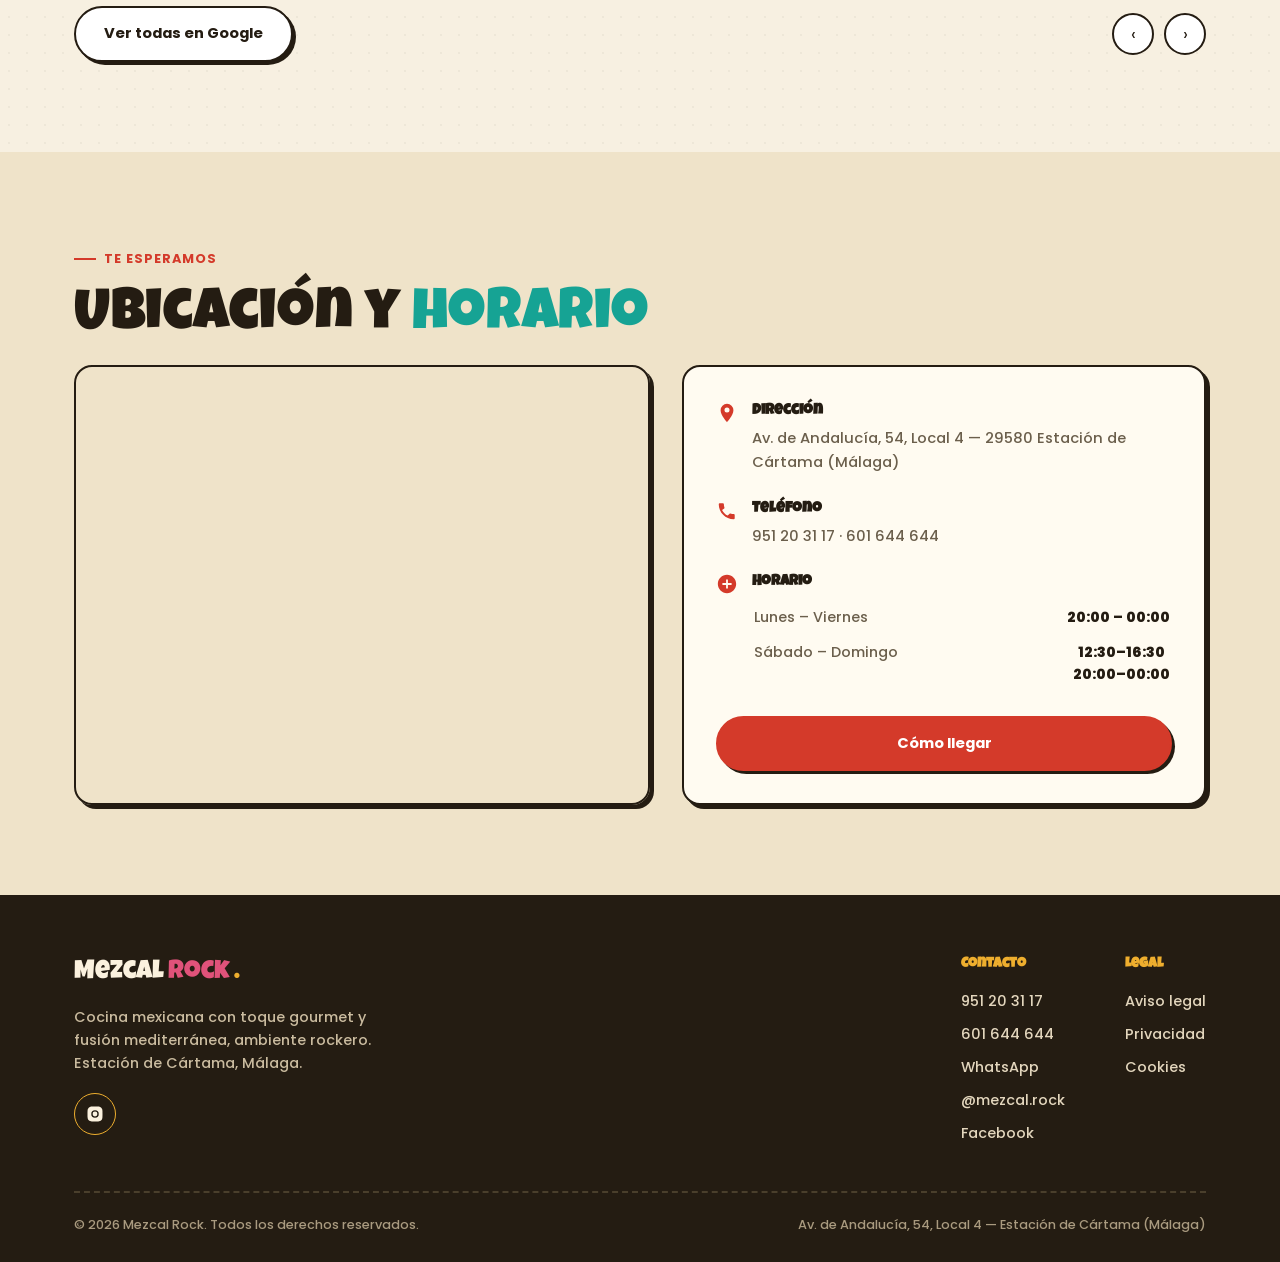
==== commit 1b8bef92: "Quitar el botón flotante de WhatsApp (móvil y escritorio) Se elimina el icono circular de WhatsApp f" ====
--- a/index.html
+++ b/index.html
@@ -75,7 +75,7 @@
 
     <div class="nav-cta">
       <a href="tel:+34951203117" class="btn btn-white">Llamar</a>
-      <a href="https://wa.me/34951203117?text=Hola%2C%20quiero%20reservar%20mesa%20en%20Mezcal%20Rock" class="btn btn-primary" target="_blank" rel="noopener">Reservar</a>
+      <a href="https://wa.me/34601644644?text=Hola%2C%20quiero%20reservar%20mesa%20en%20Mezcal%20Rock" class="btn btn-primary" target="_blank" rel="noopener">Reservar</a>
       <button class="burger" id="burgerBtn" aria-label="Abrir menú" aria-expanded="false">
         <span></span><span></span><span></span>
       </button>
@@ -100,7 +100,7 @@
       <h1>Cocina mexicana<br>con alma de <span class="accent">rock</span></h1>
       <p class="lead">Fusión mexicana y mediterránea, producto fresco y mucha actitud, en Estación de Cártama (Málaga).</p>
       <div class="hero-actions">
-        <a href="https://wa.me/34951203117?text=Hola%2C%20quiero%20reservar%20mesa" class="btn btn-primary" target="_blank" rel="noopener">Reservar mesa</a>
+        <a href="https://wa.me/34601644644?text=Hola%2C%20quiero%20reservar%20mesa" class="btn btn-primary" target="_blank" rel="noopener">Reservar mesa</a>
         <a href="#carta" class="btn btn-white">Ver la carta</a>
       </div>
     </div>
@@ -453,7 +453,7 @@
         </div>
         <h3>Reservar mesa</h3>
         <p>Llámanos o escríbenos por WhatsApp y te guardamos sitio.</p>
-        <a href="https://wa.me/34951203117?text=Hola%2C%20quiero%20reservar%20mesa" class="btn btn-primary btn-block" target="_blank" rel="noopener">Reservar por WhatsApp</a>
+        <a href="https://wa.me/34601644644?text=Hola%2C%20quiero%20reservar%20mesa" class="btn btn-primary btn-block" target="_blank" rel="noopener">Reservar por WhatsApp</a>
       </div>
 
       <div class="order-card">
@@ -610,7 +610,7 @@
           <h5>Contacto</h5>
           <a href="tel:+34951203117">951 20 31 17</a>
           <a href="tel:+34601644644">601 644 644</a>
-          <a href="https://wa.me/34951203117" target="_blank" rel="noopener">WhatsApp</a>
+          <a href="https://wa.me/34601644644" target="_blank" rel="noopener">WhatsApp</a>
           <a href="https://www.instagram.com/mezcal.rock" target="_blank" rel="noopener">@mezcal.rock</a>
           <a href="https://www.facebook.com/mezcalrockcartama" target="_blank" rel="noopener">Facebook</a>
         </div>
@@ -629,11 +629,6 @@
     </div>
   </div>
 </footer>
-
-<!-- WhatsApp flotante -->
-<a href="https://wa.me/34951203117?text=Hola%2C%20quiero%20hacer%20una%20reserva" class="wa-float" target="_blank" rel="noopener" aria-label="Escríbenos por WhatsApp">
-  <svg viewBox="0 0 24 24"><path d="M12.04 2c-5.5 0-9.96 4.46-9.96 9.96 0 1.76.46 3.48 1.34 5L2 22l5.2-1.36a9.9 9.9 0 0 0 4.83 1.23h.01c5.5 0 9.96-4.46 9.96-9.96S17.54 2 12.04 2zm5.86 14.2c-.25.7-1.45 1.34-2 1.42-.55.09-1.16.13-3.68-.9-3.09-1.27-5.06-4.42-5.21-4.63-.15-.2-1.25-1.66-1.25-3.17 0-1.5.79-2.24 1.07-2.54.28-.3.6-.38.8-.38h.58c.19 0 .43-.03.66.5.25.6.85 2.07.92 2.22.07.15.12.33.02.53-.1.2-.15.33-.3.5-.15.18-.32.4-.45.53-.15.15-.31.31-.13.61.18.3.8 1.33 1.73 2.15 1.19 1.06 2.19 1.4 2.5 1.55.31.15.49.13.67-.08.18-.2.77-.9.98-1.2.2-.3.4-.25.68-.15.28.1 1.76.83 2.06.98.3.15.5.23.58.35.07.13.07.75-.18 1.44z"/></svg>
-</a>
 
 <!-- Ventanita para llamar -->
 <div class="call-modal" id="callModal">
--- a/css/style.css
+++ b/css/style.css
@@ -351,25 +351,6 @@
 
 .hero-actions{display:flex;flex-wrap:wrap;gap:16px;}
 
-/* ---------- WhatsApp float ---------- */
-.wa-float{
-  position:fixed;
-  right:20px;
-  bottom:20px;
-  width:60px;height:60px;
-  border-radius:50%;
-  background:#25D366;
-  border:var(--border);
-  display:flex;
-  align-items:center;
-  justify-content:center;
-  z-index:170;
-  box-shadow:var(--shadow-sm);
-  transition:transform .2s;
-}
-.wa-float:hover{transform:scale(1.06);}
-.wa-float svg{width:30px;height:30px;fill:#fff;}
-
 /* ---------- Destacados ---------- */
 .destacados-grid{
   display:grid;
